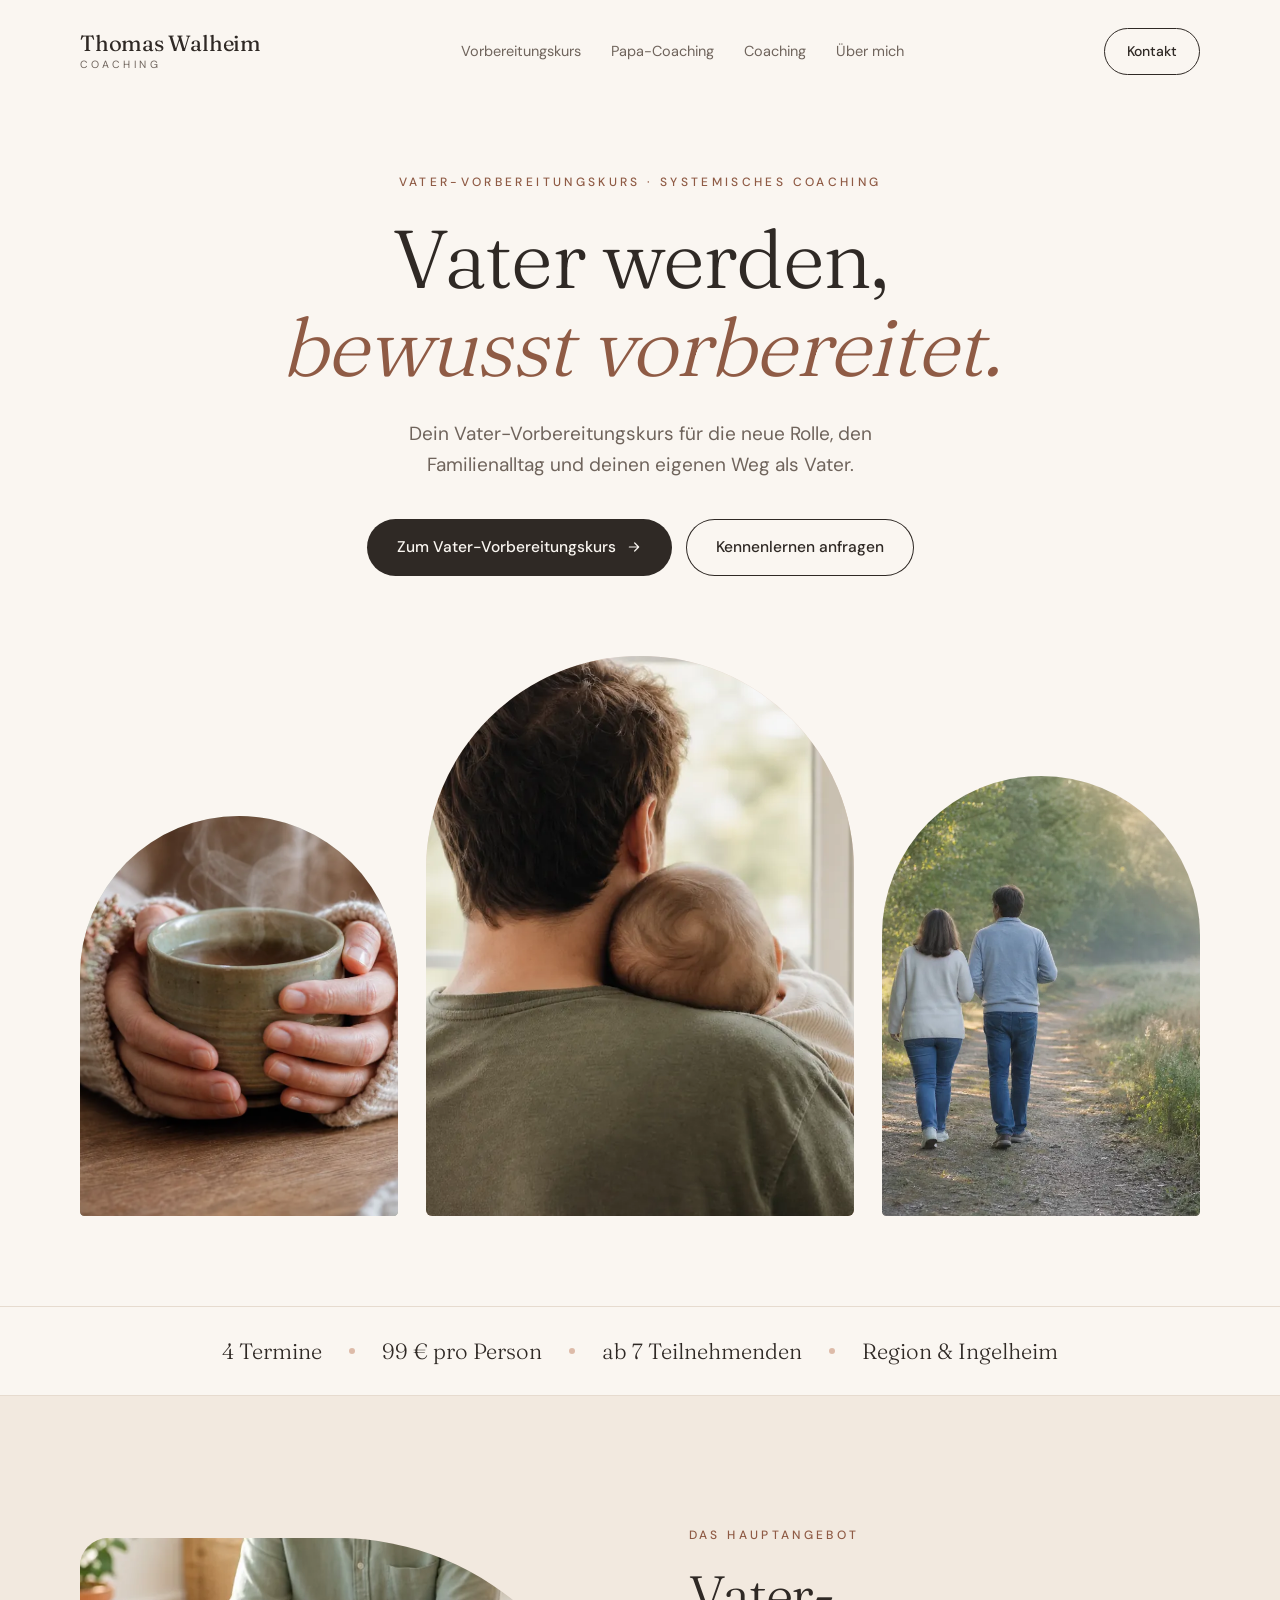
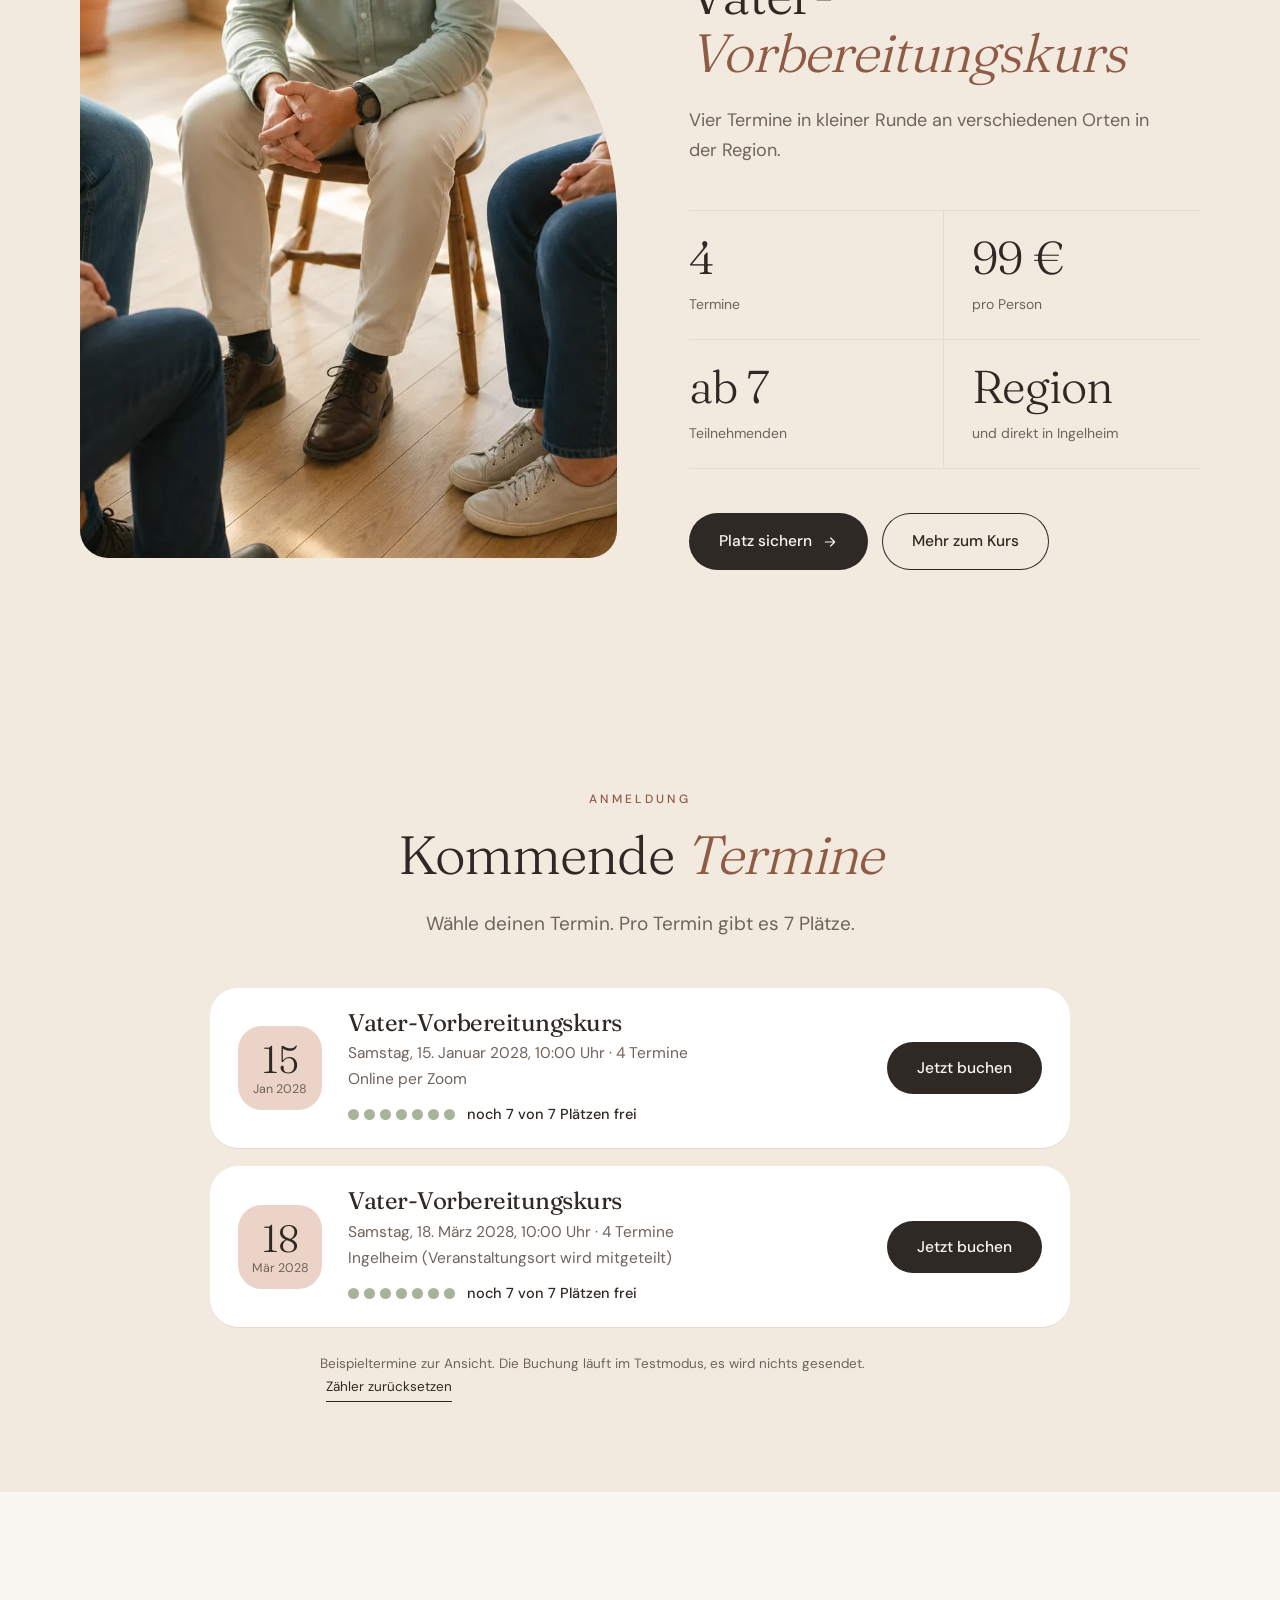
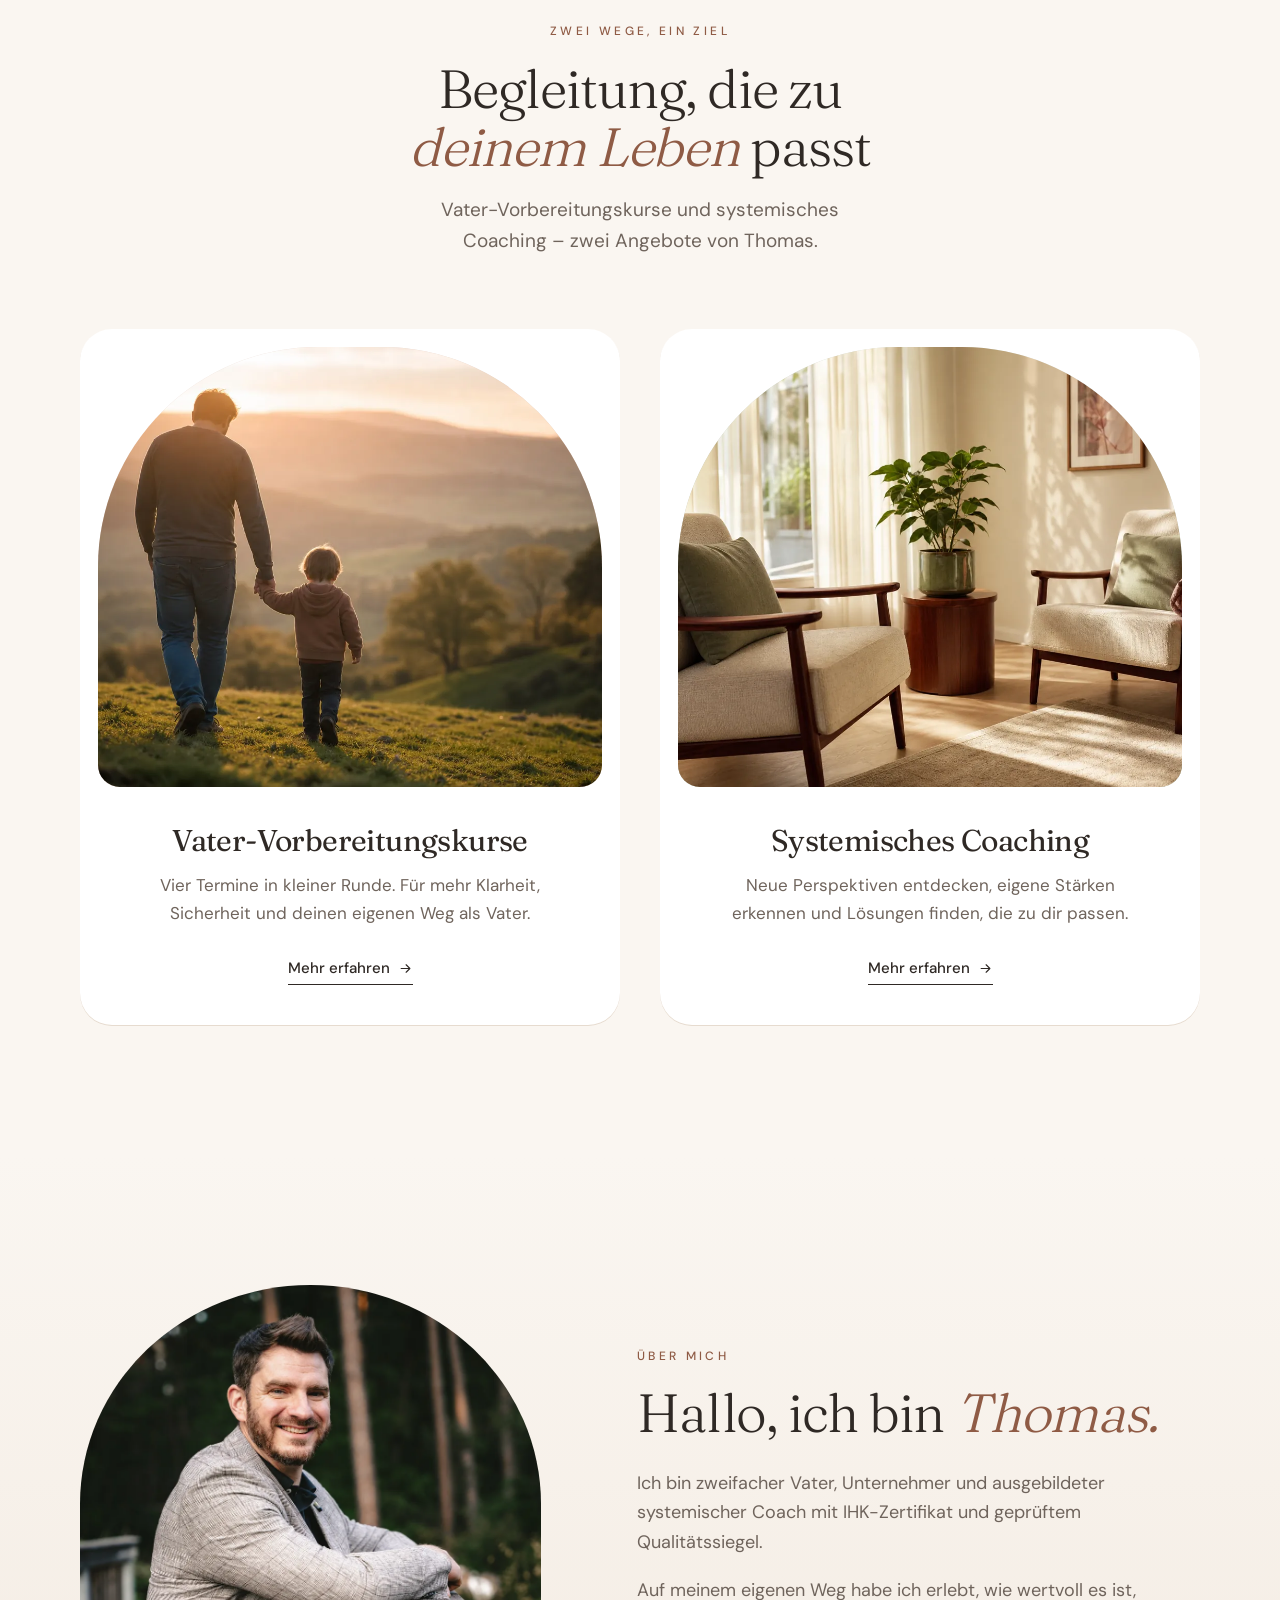
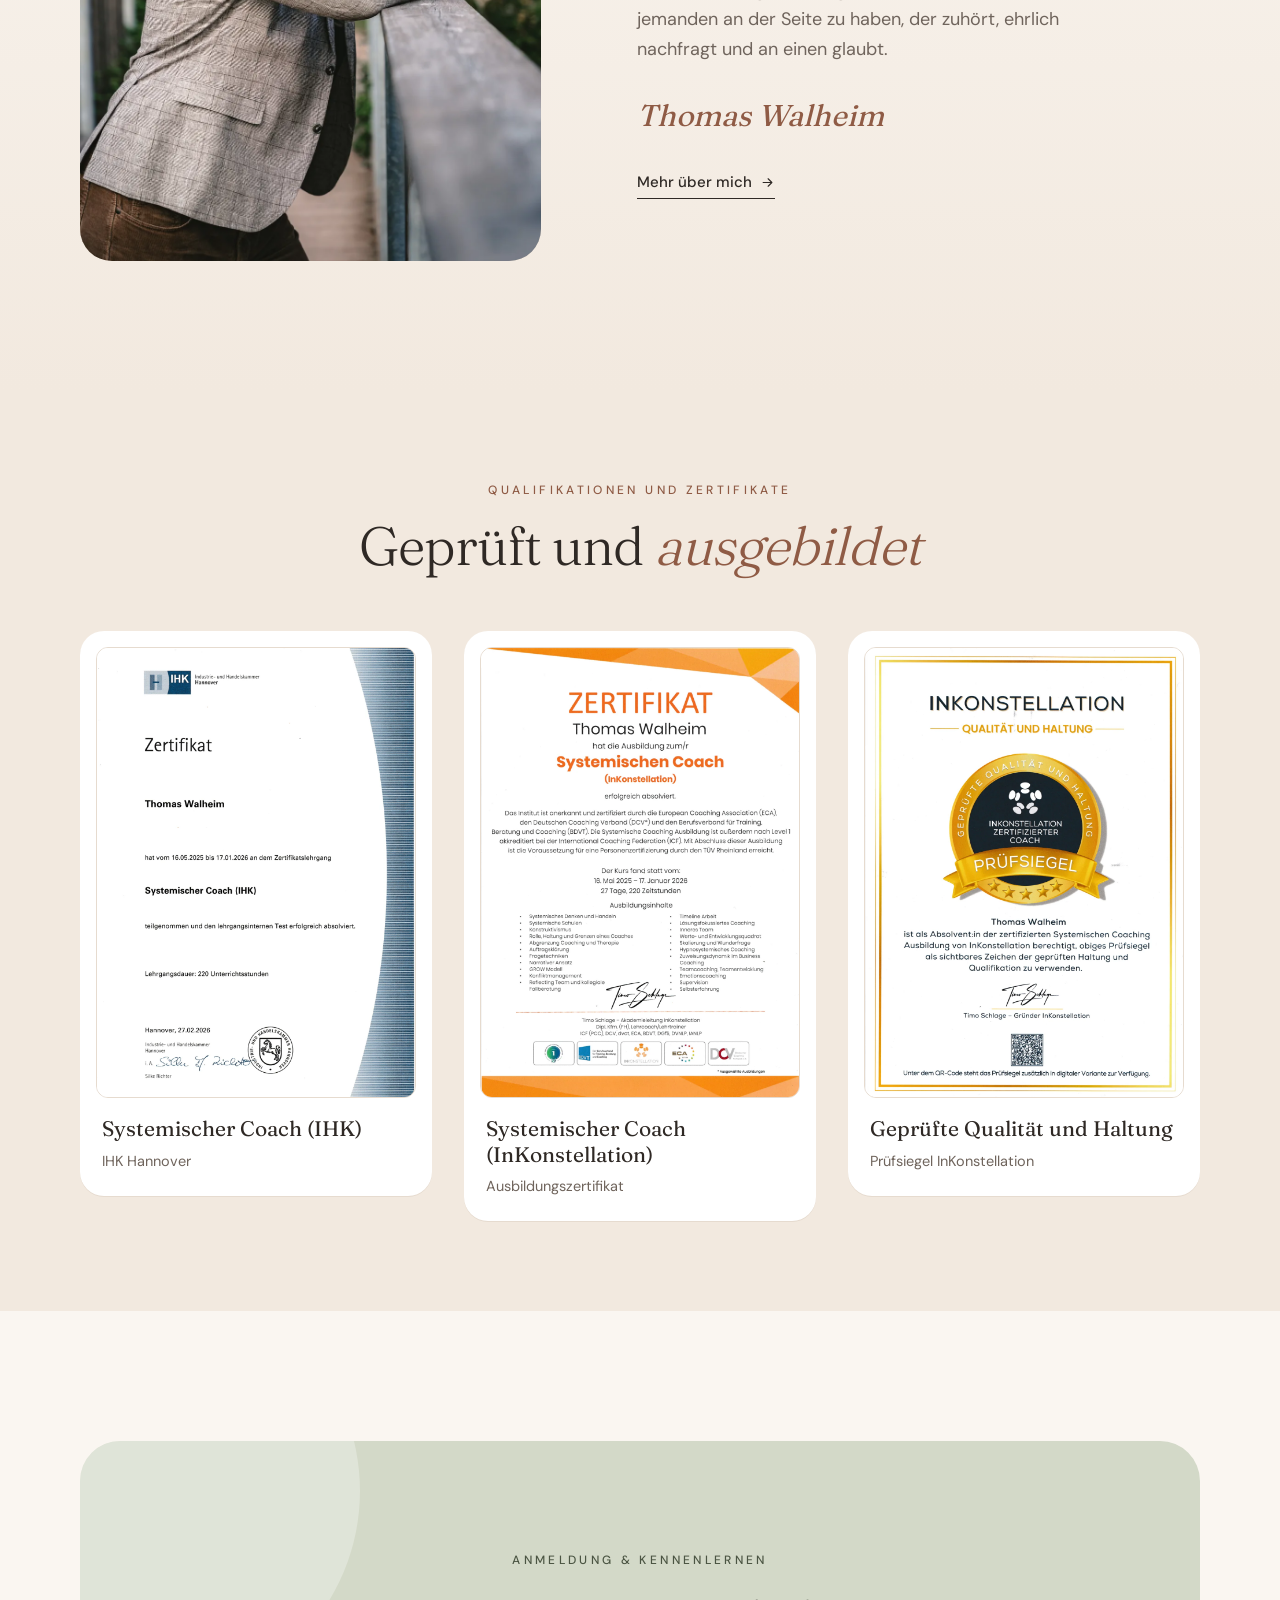
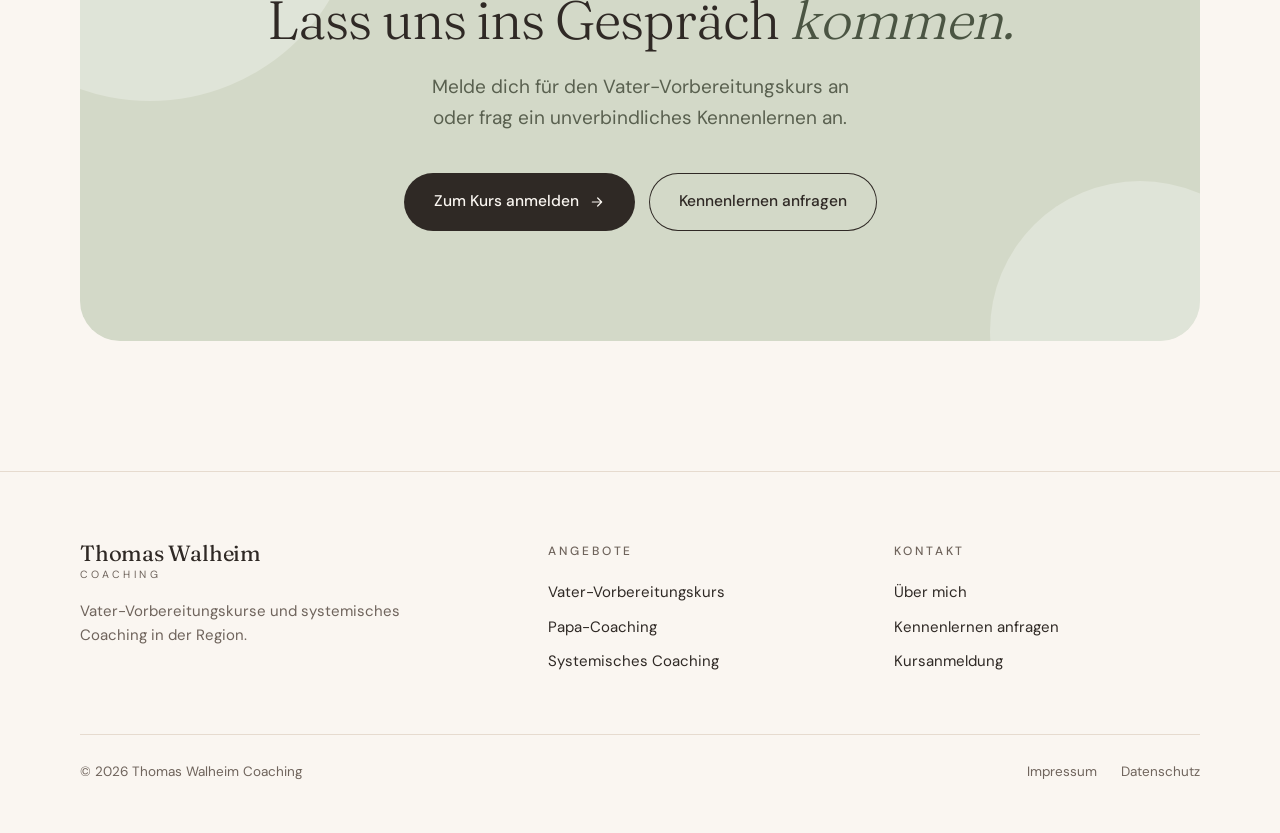
==== index.html @ 5d62e1c5 "Vorschau fuer Thomas" ====
<!DOCTYPE html>
<html lang="de"><head><meta charset="utf-8">
<meta name="viewport" content="width=device-width, initial-scale=1">
<meta name="robots" content="noindex, nofollow">
<title>Start – Thomas Walheim Coaching</title>
<link rel="icon" href="data:,">
<link rel="preload" href="fonts/fraunces-latin-wght-normal.woff2" as="font" type="font/woff2" crossorigin>
<link rel="stylesheet" href="css/style.css"></head><body>
<svg width="0" height="0" style="position:absolute" aria-hidden="true"><symbol id="kamera" viewBox="0 0 24 24" fill="none" stroke="currentColor" stroke-width="1.6" stroke-linecap="round" stroke-linejoin="round"><path d="M4 8h3l1.6-2.4h6.8L17 8h3v11H4z"/><circle cx="12" cy="13.2" r="3.4"/></symbol><symbol id="pfeil" viewBox="0 0 24 24" fill="none" stroke="currentColor" stroke-width="1.8" stroke-linecap="round" stroke-linejoin="round"><path d="M5 12h14M13 6l6 6-6 6"/></symbol></svg>
<header class="kopf"><div class="wrap"><a class="logo" href="index.html">Thomas Walheim<small>Coaching</small></a>
<nav class="nav" id="nav" aria-label="Hauptnavigation"><a href="vorbereitungskurs.html">Vorbereitungskurs</a><a href="papa-coaching.html">Papa-Coaching</a><a href="coaching.html">Coaching</a><a href="ueber-mich.html">Über mich</a></nav>
<a class="kopf-knopf" href="kontakt.html">Kontakt</a>
<button class="menue" type="button" aria-expanded="false" aria-controls="nav">Menü</button></div></header>
<main>
<section class="hero" style="padding-bottom:0"><div class="wrap"><p class="kicker">Vater-Vorbereitungskurs · Systemisches Coaching</p>
<h1>Vater werden, <em>bewusst vorbereitet.</em></h1>
<p class="lead">Dein Vater-Vorbereitungskurs für die neue Rolle, den Familienalltag und deinen eigenen Weg als Vater.</p>
<div class="knoepfe"><a class="knopf" href="vorbereitungskurs.html">Zum Vater-Vorbereitungskurs <svg aria-hidden="true"><use href="#pfeil"/></svg></a><a class="knopf hell" href="kontakt.html">Kennenlernen anfragen</a></div>
<div class="bogen-reihe"><div class="bild bogen salbei"><img src="img/thomas-tasse.webp" alt="Zwei Hände umfassen eine dampfende Tasse Tee, im Hintergrund eine kleine Vase mit Trockenblumen" width="1280" height="853" style="object-position:45% 50%" loading="lazy" decoding="async"></div><div class="bild bogen"><img src="img/thomas-vater-baby.webp" alt="Ein Vater von hinten am Fenster, ein Baby ruht an seiner Schulter" width="1280" height="853" style="object-position:50% 40%" loading="lazy" decoding="async"></div><div class="bild bogen leinen"><img src="img/thomas-spaziergang.webp" alt="Zwei Menschen von hinten auf einem Weg durch Wiesen im Morgennebel" width="1280" height="853" style="object-position:50% 50%" loading="lazy" decoding="async"></div></div></div>
<div class="leiste"><div class="wrap"><span>4 Termine</span><span>99 € pro Person</span><span>ab 7 Teilnehmenden</span><span>Region &amp; Ingelheim</span></div></div></section>
<section class="kurs"><div class="wrap kurs-karte"><div class="bild "><img src="img/thomas-stuhlkreis.webp" alt="Menschen im Stuhlkreis, angeschnitten, mit ruhig gefalteten Händen" width="1280" height="853" style="object-position:50% 50%" loading="lazy" decoding="async"></div>
<div class="kurs-text"><span class="kicker">Das Hauptangebot</span><h2>Vater-<em>Vorbereitungs&shy;kurs</em></h2>
<p>Vier Termine in kleiner Runde an verschiedenen Orten in der Region.</p><div class="fakten"><div><b>4</b><span>Termine</span></div><div><b>99 €</b><span>pro Person</span></div><div><b>ab 7</b><span>Teilnehmenden</span></div><div><b>Region</b><span>und direkt in Ingelheim</span></div></div>
<div class="knoepfe"><a class="knopf" href="vorbereitungskurs.html#anmeldung">Platz sichern <svg aria-hidden="true"><use href="#pfeil"/></svg></a><a class="knopf hell" href="vorbereitungskurs.html">Mehr zum Kurs</a></div></div></div></section>
<section class="eng termine" id="termine"><div class="wrap"><div class="schmal"><p class="kicker">Anmeldung</p><h2>Kommende <em>Termine</em></h2><p class="lead">Wähle deinen Termin. Pro Termin gibt es 7 Plätze.</p></div><div class="termin-liste"><article class="termin" data-id="vk-2028-01" data-gesamt="7" data-titel="Vater-Vorbereitungskurs" data-wann="Samstag, 15. Januar 2028, 10:00 Uhr" data-wo="Online per Zoom"><div class="termin-datum"><b>15</b><span>Jan 2028</span></div><div class="termin-info"><h3>Vater-Vorbereitungskurs</h3><p>Samstag, 15. Januar 2028, 10:00 Uhr · 4 Termine</p><p class="wo">Online per Zoom</p><p class="plaetze"><span class="punkte" aria-hidden="true"></span><b class="plaetze-text"></b></p></div><button class="knopf" type="button" data-buchen>Jetzt buchen</button></article><article class="termin" data-id="vk-2028-03" data-gesamt="7" data-titel="Vater-Vorbereitungskurs" data-wann="Samstag, 18. März 2028, 10:00 Uhr" data-wo="Ingelheim (Veranstaltungsort wird mitgeteilt)"><div class="termin-datum"><b>18</b><span>Mär 2028</span></div><div class="termin-info"><h3>Vater-Vorbereitungskurs</h3><p>Samstag, 18. März 2028, 10:00 Uhr · 4 Termine</p><p class="wo">Ingelheim (Veranstaltungsort wird mitgeteilt)</p><p class="plaetze"><span class="punkte" aria-hidden="true"></span><b class="plaetze-text"></b></p></div><button class="knopf" type="button" data-buchen>Jetzt buchen</button></article></div><p class="termin-note">Beispieltermine zur Ansicht. Die Buchung läuft im Testmodus, es wird nichts gesendet. <button class="textlink" type="button" id="test-reset">Zähler zurücksetzen</button></p></div><dialog id="buchen-dialog" aria-labelledby="dlg-titel">
<button class="dlg-zu" type="button" data-zu aria-label="Fenster schließen">&times;</button>
<div class="dlg-schritt" data-schritt="form">
<p class="kicker" id="dlg-kicker">Anmeldung</p><h2 id="dlg-titel" tabindex="-1">Verbindlich anmelden</h2>
<p class="dlg-sub" id="dlg-sub"></p>
<form id="buchen-form">
<label>Name<input name="name" autocomplete="name" required></label>
<label>E-Mail<input name="email" type="email" autocomplete="email" required></label>
<label>Telefon<input name="tel" type="tel" autocomplete="tel" required></label>
<label>Straße und Hausnummer<input name="strasse" autocomplete="street-address" required></label>
<label>PLZ und Ort<input name="ort" autocomplete="address-level2" required></label>
<label>Voraussichtlicher Geburtstermin (optional)<input name="geburtstermin" type="date"></label>
<label class="check"><input type="checkbox" name="einwilligung" required> <span>Ich habe die <a href="datenschutz.html" target="_blank" rel="noopener">Datenschutzerklärung</a> gelesen und willige in die Verarbeitung meiner Angaben zur Abwicklung meiner Anmeldung ein.</span></label>
<p class="dlg-hinweis" id="dlg-hinweis">Der Platz wird erst verbindlich, wenn du den Link in der Bestätigungs-Mail anklickst.</p>
<button class="knopf" type="submit" id="dlg-senden">Verbindlich anmelden</button>
</form></div>
<div class="dlg-schritt" data-schritt="mail" hidden><p class="kicker">Fast geschafft</p><h2 tabindex="-1">Bitte E-Mail bestätigen</h2>
<p>Du bekommst sofort eine E-Mail mit der Bestätigung deiner Anmeldung, den Bezahldaten (Überweisung) und einem Bestätigungslink. Mit dem Klick auf den Link wird dein Platz verbindlich.</p>
<p class="dlg-test"><b>Testmodus:</b> Es wurde nichts gesendet und nichts gespeichert.</p>
<button class="knopf hell" type="button" id="dlg-link">Bestätigungslink anklicken (Test)</button></div>
<div class="dlg-schritt" data-schritt="fertig" hidden><p class="kicker">Geschafft</p><h2 tabindex="-1">Dein Platz ist verbindlich</h2>
<p>Danke für deine Anmeldung. Du bekommst jetzt eine zweite E-Mail mit dem Zoom-Link bzw. den Angaben zum Veranstaltungsort.</p>
<p class="dlg-test"><b>Testmodus:</b> Es wurde keine E-Mail gesendet.</p>
<button class="knopf" type="button" data-zu>Schließen</button></div>
<div class="dlg-schritt" data-schritt="warte" hidden><p class="kicker">Warteliste</p><h2 tabindex="-1">Du stehst auf der Warteliste</h2>
<p>Dieser Termin ist ausgebucht. Wir melden uns, sobald ein Platz frei wird.</p>
<p class="dlg-test"><b>Testmodus:</b> Es wurde nichts gesendet und nichts gespeichert.</p>
<button class="knopf" type="button" data-zu>Schließen</button></div>
</dialog></section>
<section><div class="wrap"><div class="schmal themen-kopf"><p class="kicker">Zwei Wege, ein Ziel</p><h2>Begleitung, die zu <em>deinem Leben</em> passt</h2>
<p class="lead">Vater-Vorbereitungskurse und systemisches Coaching – zwei Angebote von Thomas.</p></div>
<div class="themen"><article class="thema"><div class="bild "><img src="img/thomas-vater-kind.webp" alt="Ein Vater geht mit seinem kleinen Kind an der Hand über eine Wiese im Abendlicht" width="1280" height="853" style="object-position:62% 50%" loading="lazy" decoding="async"></div><h3>Vater-Vorbereitungskurse</h3><p>Vier Termine in kleiner Runde. Für mehr Klarheit, Sicherheit und deinen eigenen Weg als Vater.</p>
<a class="textlink" href="vorbereitungskurs.html">Mehr erfahren <svg aria-hidden="true"><use href="#pfeil"/></svg></a></article>
<article class="thema"><div class="bild salbei"><img src="img/thomas-sessel.webp" alt="Zwei helle Sessel mit Pflanze in einem sonnigen Raum" width="1280" height="853" style="object-position:40% 50%" loading="lazy" decoding="async"></div><h3>Systemisches Coaching</h3><p>Neue Perspektiven entdecken, eigene Stärken erkennen und Lösungen finden, die zu dir passen.</p>
<a class="textlink" href="coaching.html">Mehr erfahren <svg aria-hidden="true"><use href="#pfeil"/></svg></a></article></div></div></section>
<section class="ich"><div class="wrap ich-raster"><div class="bild leinen"><img src="img/thomas-portrait.webp" alt="Thomas Walheim lehnt lächelnd an einem Geländer im Wald" width="1000" height="1500" style="object-position:45% 18%" loading="lazy" decoding="async"></div>
<div class="ich-text"><p class="kicker">Über mich</p><h2>Hallo, ich bin <em>Thomas.</em></h2>
<p>Ich bin zweifacher Vater, Unternehmer und ausgebildeter systemischer Coach mit IHK-Zertifikat und geprüftem Qualitätssiegel.</p><p>Auf meinem eigenen Weg habe ich erlebt, wie wertvoll es ist, jemanden an der Seite zu haben, der zuhört, ehrlich nachfragt und an einen glaubt.</p>
<p class="unterschrift">Thomas Walheim</p><div class="knoepfe ich-link"><a class="textlink" href="ueber-mich.html">Mehr über mich <svg aria-hidden="true"><use href="#pfeil"/></svg></a></div></div></div></section>
<section class="eng zerts"><div class="wrap"><div class="schmal"><p class="kicker">Qualifikationen und Zertifikate</p><h2>Geprüft und <em>ausgebildet</em></h2></div><div class="zert-raster"><figure><a href="img/zertifikat-ihk.webp"><img src="img/zertifikat-ihk.webp" alt="Zertifikat der IHK Hannover: Systemischer Coach (IHK), Thomas Walheim" width="1100" height="1556" loading="lazy" decoding="async"></a><figcaption><b>Systemischer Coach (IHK)</b><span>IHK Hannover</span></figcaption></figure><figure><a href="img/zertifikat-inkonstellation.webp"><img src="img/zertifikat-inkonstellation.webp" alt="Ausbildungszertifikat InKonstellation: Systemischer Coach, Thomas Walheim" width="1100" height="1556" loading="lazy" decoding="async"></a><figcaption><b>Systemischer Coach (InKonstellation)</b><span>Ausbildungszertifikat</span></figcaption></figure><figure><a href="img/pruefsiegel-inkonstellation.webp"><img src="img/pruefsiegel-inkonstellation.webp" alt="Prüfsiegel InKonstellation: Geprüfte Qualität und Haltung, Thomas Walheim" width="1100" height="1556" loading="lazy" decoding="async"></a><figcaption><b>Geprüfte Qualität und Haltung</b><span>Prüfsiegel InKonstellation</span></figcaption></figure></div></div></section>
<section class="cta"><div class="wrap"><div class="cta-box"><p class="kicker">Anmeldung &amp; Kennenlernen</p><h2>Lass uns ins Gespräch <em>kommen.</em></h2><p class="lead">Melde dich für den Vater-Vorbereitungskurs an oder frag ein unverbindliches Kennenlernen an.</p><div class="knoepfe"><a class="knopf" href="vorbereitungskurs.html#anmeldung">Zum Kurs anmelden <svg aria-hidden="true"><use href="#pfeil"/></svg></a><a class="knopf hell" href="kontakt.html">Kennenlernen anfragen</a></div></div></div></section></main>
<footer class="fuss"><div class="wrap"><div class="fuss-raster">
<div><p class="logo">Thomas Walheim<small>Coaching</small></p><p>Vater-Vorbereitungskurse und systemisches Coaching in der Region.</p></div>
<div><h4>Angebote</h4><ul><li><a href="vorbereitungskurs.html">Vater-Vorbereitungskurs</a></li><li><a href="papa-coaching.html">Papa-Coaching</a></li><li><a href="coaching.html">Systemisches Coaching</a></li></ul></div>
<div><h4>Kontakt</h4><ul><li><a href="ueber-mich.html">Über mich</a></li><li><a href="kontakt.html">Kennenlernen anfragen</a></li><li><a href="vorbereitungskurs.html#anmeldung">Kursanmeldung</a></li></ul></div></div>
<div class="fuss-unten"><span>© 2026 Thomas Walheim Coaching</span><nav><a href="impressum.html">Impressum</a><a href="datenschutz.html">Datenschutz</a></nav></div></div></footer>
<script src="js/main.js"></script><script src="js/termine.js"></script></body></html>
---- css/style.css ----
@font-face{font-family:"Fraunces";src:url("../fonts/fraunces-latin-wght-normal.woff2") format("woff2");font-weight:100 900;font-style:normal;font-display:swap}
@font-face{font-family:"DM Sans";src:url("../fonts/dm-sans-latin-wght-normal.woff2") format("woff2");font-weight:100 1000;font-style:normal;font-display:swap}
/* Morgenlicht: warm, redaktionell, zentriert, Bogenformen */
:root{--creme:#FAF6F1;--leinen:#F2E9DF;--rosenholz:#EBD3C7;--rosenholz-tief:#DDBBA9;--salbei:#D3D9C8;--salbei-tief:#A9B39C;--ton:#8F5B45;--tinte:#2F2925;--grau:#6F645C;--linie:#E6DBCF;--serif:"Fraunces",Georgia,serif;--sans:"DM Sans",system-ui,sans-serif}
*{box-sizing:border-box;margin:0;padding:0}
h1,h2,h3,.lead{text-wrap:balance}
html{scroll-behavior:smooth}
body{background:var(--creme);color:var(--tinte);font-family:var(--sans);font-size:17px;line-height:1.65;-webkit-font-smoothing:antialiased}
a{color:inherit;text-decoration:none}
.wrap{max-width:1200px;margin:0 auto;padding:0 40px}
.schmal{max-width:760px;margin:0 auto;text-align:center}
.kopf{padding:28px 0;position:relative;z-index:5}
.kopf .wrap{display:flex;align-items:center;justify-content:space-between;gap:24px}
.logo{font-family:var(--serif);font-size:22px;font-weight:400;letter-spacing:-.01em;line-height:1}
.logo small{display:block;font-family:var(--sans);font-size:10.5px;letter-spacing:.32em;text-transform:uppercase;color:var(--grau);margin-top:6px}
.nav{display:flex;gap:30px;font-size:14.5px;color:var(--grau)}
.nav a:hover,.nav a[aria-current]{color:var(--tinte)}
.nav a[aria-current]{border-bottom:1px solid var(--ton);padding-bottom:2px}
.kopf-knopf{font-size:14px;font-weight:500;padding:11px 22px;border:1px solid var(--tinte);border-radius:999px}
.menue{display:none;font:500 14px var(--sans);background:none;border:1px solid var(--linie);border-radius:999px;padding:9px 18px;color:var(--tinte);cursor:pointer}
.kicker{font-size:12px;letter-spacing:.28em;text-transform:uppercase;color:var(--ton);font-weight:500}
h1,h2,h3{font-family:var(--serif);font-weight:300;letter-spacing:-.02em;line-height:1.08}
h1{font-size:clamp(44px,6.4vw,88px)}
h2{font-size:clamp(34px,4.2vw,56px)}
h3{font-size:30px;font-weight:400}
h1 em,h2 em{font-style:italic;color:var(--ton)}
.lead{font-size:19px;color:var(--grau);max-width:560px;margin:0 auto}
.knoepfe{display:flex;gap:14px;justify-content:center;flex-wrap:wrap}
.knopf{display:inline-flex;align-items:center;gap:10px;font-weight:500;font-size:15.5px;padding:16px 30px;border-radius:999px;background:var(--tinte);color:var(--creme);transition:transform .2s;border:0;font-family:var(--sans);cursor:pointer}
.knopf:hover{transform:translateY(-2px)}
.knopf.hell{background:transparent;color:var(--tinte);box-shadow:inset 0 0 0 1px var(--tinte)}
.knopf svg{width:16px;height:16px}
a:focus-visible,input:focus-visible,select:focus-visible,button:focus-visible{outline:3px solid #2b2480;outline-offset:3px}
.bild{position:relative;overflow:hidden;background:radial-gradient(120% 90% at 30% 20%,rgba(255,255,255,.55),transparent 60%),linear-gradient(160deg,var(--rosenholz),var(--rosenholz-tief))}
.bild::after{content:"";position:absolute;inset:0;opacity:.18;mix-blend-mode:multiply;background-image:url("data:image/svg+xml,%3Csvg xmlns='http://www.w3.org/2000/svg' width='160' height='160'%3E%3Cfilter id='n'%3E%3CfeTurbulence type='fractalNoise' baseFrequency='.9' numOctaves='2'/%3E%3C/filter%3E%3Crect width='100%25' height='100%25' filter='url(%23n)' opacity='.6'/%3E%3C/svg%3E")}
.bild.salbei{background:radial-gradient(120% 90% at 70% 15%,rgba(255,255,255,.55),transparent 60%),linear-gradient(170deg,var(--salbei),var(--salbei-tief))}
.bild.leinen{background:radial-gradient(120% 90% at 50% 10%,rgba(255,255,255,.7),transparent 60%),linear-gradient(170deg,var(--leinen),#E2D3C2)}
.bild img{position:absolute;inset:0;width:100%;height:100%;object-fit:cover;z-index:1}
.bildidee{position:absolute;left:18px;bottom:18px;right:18px;z-index:2;display:flex;gap:10px;align-items:flex-start;font-size:12.5px;line-height:1.4;color:var(--tinte);background:rgba(250,246,241,.82);backdrop-filter:blur(6px);padding:10px 14px;border-radius:14px;max-width:300px;text-align:left}
.bildidee svg{flex:0 0 15px;width:15px;height:15px;margin-top:1px;opacity:.6}
.bildidee b{display:block;font-weight:600;font-size:10.5px;letter-spacing:.18em;text-transform:uppercase;color:var(--ton);margin-bottom:2px}
.hero{padding:70px 0 0;text-align:center}
.hero h1{margin:22px auto 26px;max-width:900px}
.hero .lead{margin-bottom:38px}
.hero.klein{padding:50px 0 20px}.hero.klein h1{font-size:clamp(40px,5.4vw,72px)}
.bogen-reihe{display:grid;grid-template-columns:1fr 1.35fr 1fr;gap:28px;align-items:end;margin-top:80px}
.bogen{border-radius:999px 999px 28px 28px}
.bogen-reihe .bild:nth-child(1){height:400px}.bogen-reihe .bild:nth-child(2){height:560px}.bogen-reihe .bild:nth-child(3){height:440px}
.bogen-einzel{width:min(380px,100%);height:460px;margin:60px auto 0}
.leiste{border-top:1px solid var(--linie);border-bottom:1px solid var(--linie);margin-top:90px}
.leiste .wrap{display:flex;justify-content:center;padding-top:26px;padding-bottom:26px;flex-wrap:wrap;font-family:var(--serif);font-size:22px;font-weight:300}
.leiste span{position:relative;padding:0 30px}
.leiste span+span::before{content:"";position:absolute;left:-3px;top:50%;width:6px;height:6px;margin-top:-3px;border-radius:50%;background:var(--rosenholz-tief)}
section{padding:130px 0}
section.eng{padding:90px 0}
.kurs{background:var(--leinen)}
.kurs-karte{display:grid;grid-template-columns:1.05fr 1fr;gap:72px;align-items:center}
.kurs-karte .bild{height:620px;border-radius:28px 280px 28px 28px}
.kurs-text{text-align:left}
.kurs-text .kicker{display:block;margin-bottom:20px}
.kurs-text h2{margin-bottom:24px}
.kurs-text p{color:var(--grau);font-size:18px;max-width:470px}
.fakten{display:grid;grid-template-columns:1fr 1fr;margin:44px 0;border-top:1px solid var(--linie)}
.fakten div{padding:24px 0 22px;border-bottom:1px solid var(--linie)}
.fakten div:nth-child(odd){padding-right:24px;border-right:1px solid var(--linie)}
.fakten div:nth-child(even){padding-left:28px}
.fakten b{display:block;font-family:var(--serif);font-weight:300;font-size:46px;line-height:1;letter-spacing:-.02em;margin-bottom:8px}
.fakten span{font-size:14px;color:var(--grau)}
.kurs-text .knoepfe{justify-content:flex-start}
.themen-kopf{margin-bottom:72px}
.themen-kopf h2{margin:18px auto;max-width:640px}
.themen{display:grid;grid-template-columns:1fr 1fr;gap:40px}
.thema{background:#fff;border-radius:32px;padding:18px 18px 40px;box-shadow:0 1px 0 var(--linie);text-align:center}
.thema .bild{height:440px;border-radius:220px 220px 22px 22px;margin-bottom:38px}
.thema h3{margin-bottom:14px}
.thema p{color:var(--grau);max-width:400px;margin:0 auto 26px}
.textlink{display:inline-flex;gap:8px;align-items:center;font-weight:500;font-size:15px;border-bottom:1px solid var(--tinte);padding-bottom:3px}
.textlink svg{width:15px;height:15px}
.ich{background:linear-gradient(180deg,var(--creme),var(--leinen))}
.ich-raster{display:grid;grid-template-columns:.9fr 1.1fr;gap:96px;align-items:center}
.ich .bild{aspect-ratio:4/5;border-radius:50% 50% 32px 32px / 38% 38% 32px 32px}
.ich-text{text-align:left}
.ich-text h2{margin:18px 0 26px}
.ich-text p{color:var(--grau);font-size:18px;max-width:500px;margin-bottom:18px}
.ich-text p.kicker{color:var(--ton);font-size:12px;margin:0}
.ich-text .unterschrift{font-family:var(--serif);font-style:italic;font-size:30px;color:var(--ton);margin:26px 0 30px}
.ich-link{justify-content:flex-start}
.drei{display:grid;grid-template-columns:repeat(3,1fr);gap:24px;margin-top:56px}
.drei article{background:#fff;border-radius:28px;padding:36px 26px;text-align:center}
.drei article:nth-child(2){background:var(--rosenholz)}.drei article:nth-child(3){background:var(--salbei)}
.drei h3{font-size:26px;margin-bottom:10px}.drei p{color:var(--grau);font-size:16px}
.schritte{list-style:none;display:grid;grid-template-columns:repeat(3,1fr);gap:36px;margin-top:56px}
.schritte li{text-align:center}
.schritte span{width:64px;height:64px;border-radius:50%;background:var(--salbei);display:flex;align-items:center;justify-content:center;font-family:var(--serif);font-size:28px;font-weight:300;margin:0 auto 16px}
.schritte p{color:var(--grau);font-size:16px}
.zitat{background:var(--rosenholz)}
blockquote{font-family:var(--serif);font-style:italic;font-weight:300;font-size:clamp(28px,4vw,48px);line-height:1.2;letter-spacing:-.02em;max-width:820px;margin:0 auto}
.zitat .kicker{margin-top:26px;display:block}
.cta{text-align:center;padding:130px 0}
.cta-box{background:var(--salbei);border-radius:40px;padding:110px 40px;position:relative;overflow:hidden}
.cta-box::before,.cta-box::after{content:"";position:absolute;border-radius:50%;background:rgba(255,255,255,.28)}
.cta-box::before{width:420px;height:420px;left:-140px;top:-160px}
.cta-box::after{width:300px;height:300px;right:-90px;bottom:-140px}
.cta-box>*{position:relative;z-index:1}
.cta h2{margin:20px auto 22px;max-width:900px}
.cta .lead{margin-bottom:40px;color:#59604F}
.cta .kicker,.cta h2 em{color:#4B5543}
.hinweis{background:rgba(255,255,255,.6);padding:14px 20px;border-radius:18px;font-size:15px;max-width:560px;margin:0 auto 10px}
form{text-align:left;max-width:480px;margin:34px auto 0}
form label{display:block;margin:16px 0;font-weight:500;font-size:15px}
input:not([type=checkbox]),select{display:block;width:100%;padding:14px 20px;border:1px solid var(--salbei-tief);border-radius:999px;font:inherit;margin-top:6px;background:#fff;color:var(--tinte)}
label.check{font-weight:400;display:flex;gap:10px;align-items:flex-start}
form .knopf{display:flex;margin:26px auto 0}
#meldung{font-weight:600;text-align:center;margin-top:14px;color:#3d4536}
.text-seite{max-width:680px;margin:0 auto;text-align:center;color:var(--grau);font-size:18px}
.fuss{padding:70px 0 50px;border-top:1px solid var(--linie)}
.fuss-raster{display:grid;grid-template-columns:1.4fr 1fr 1fr;gap:40px}
.fuss>.wrap>.fuss-raster>div{text-align:left}
.fuss h4{font-size:12px;letter-spacing:.24em;text-transform:uppercase;font-weight:500;color:var(--grau);margin-bottom:18px}
.fuss ul{list-style:none;display:grid;gap:10px;font-size:15px}
.fuss p{color:var(--grau);font-size:15px;max-width:320px;margin-top:18px}
.fuss p.logo{color:var(--tinte);font-size:22px;margin-top:0}
.fuss-unten{display:flex;justify-content:space-between;margin-top:60px;padding-top:26px;border-top:1px solid var(--linie);font-size:13.5px;color:var(--grau)}
.fuss-unten nav{display:flex;gap:24px}
@media(max-width:900px){
.wrap{padding:0 22px}
.kopf{padding:20px 0}.kopf .wrap{flex-wrap:wrap}
.nav,.kopf-knopf{display:none}.menue{display:block}
.nav.offen{display:flex;flex-direction:column;gap:0;width:100%;order:3;background:#fff;border-radius:24px;padding:10px 22px;text-align:center}
.nav.offen a{padding:12px 0;border-bottom:1px solid var(--linie)}.nav.offen a:last-child{border:0}
section{padding:84px 0}section.eng{padding:60px 0}
.hero{padding-top:44px}.lead{font-size:17.5px}
.bogen-reihe{grid-template-columns:1fr;gap:14px;margin-top:54px}
.bogen-reihe .bild:nth-child(1),.bogen-reihe .bild:nth-child(3){display:none}
.bogen-reihe .bild:nth-child(2){height:400px}
.bogen-einzel{height:360px}
.leiste{margin-top:56px}
.leiste .wrap{display:grid;grid-template-columns:1fr 1fr;font-size:16.5px;row-gap:10px;text-align:center}
.leiste span{padding:0 6px}.leiste span+span::before{display:none}
.kurs-karte,.ich-raster{grid-template-columns:1fr;gap:44px}
.kurs-karte .bild{height:380px;border-radius:24px 160px 24px 24px}
.fakten b{font-size:36px}
.themen,.drei,.schritte{grid-template-columns:1fr;gap:26px}
.thema .bild{height:320px}.themen-kopf{margin-bottom:46px}
.ich-raster,.ich-text,.kurs-text{text-align:center}
.ich-text p,.kurs-text p{margin-left:auto;margin-right:auto}
.kurs-text .knoepfe,.ich-link{justify-content:center}
.kicker{font-size:11px;letter-spacing:.2em}
.ich .bild{max-width:340px;margin:0 auto;width:100%}
.cta{padding:40px 0 84px}.cta-box{padding:72px 24px;border-radius:30px}
.fuss-raster{grid-template-columns:1fr 1fr}.fuss-raster>div:first-child{grid-column:1/-1}
.fuss-unten{flex-direction:column;gap:14px}
.knopf{padding:15px 26px}}
@media(prefers-reduced-motion:reduce){html{scroll-behavior:auto}.knopf{transition:none}}
.ich-seite p{margin-bottom:1.1em}
.zerts{background:var(--leinen)}
.zert-raster{display:grid;grid-template-columns:repeat(3,1fr);gap:32px;margin-top:56px;align-items:start}
.zert-raster figure{background:#fff;border-radius:24px;padding:16px;box-shadow:0 1px 0 var(--linie)}
.zert-raster img{display:block;width:100%;height:auto;border-radius:12px;border:1px solid var(--linie)}
.zert-raster figcaption{padding:18px 6px 6px}
.zert-raster figcaption b{display:block;font-family:var(--serif);font-weight:400;font-size:21px;line-height:1.2;margin-bottom:4px}
.zert-raster figcaption span{font-size:14.5px;color:var(--grau)}
@media(max-width:900px){.zert-raster{grid-template-columns:1fr;max-width:420px;margin-left:auto;margin-right:auto}}
.ich .bild.weg{aspect-ratio:2/3;width:100%;max-width:420px;margin:0 auto}
.ich-text.ich-seite p{max-width:520px}
.bogen-einzel img,.ich .bild img{object-fit:cover}
.eng h2{margin:16px 0 24px}
.eng .schmal>.lead+.lead{margin-top:18px}
/* Termine und Buchen-Dialog */
.termine{background:var(--leinen)}
.termin-liste{display:grid;gap:18px;max-width:860px;margin:48px auto 0}
.termin{display:grid;grid-template-columns:auto 1fr auto;gap:26px;align-items:center;background:#fff;border-radius:28px;padding:22px 28px;text-align:left;box-shadow:0 1px 0 var(--linie)}
.termin-datum{width:84px;height:84px;border-radius:24px;background:var(--rosenholz);display:flex;flex-direction:column;align-items:center;justify-content:center;line-height:1}
.termin-datum b{font-family:var(--serif);font-weight:300;font-size:38px}
.termin-datum span{font-size:12.5px;color:var(--grau);margin-top:4px}
.termin-info h3{font-size:24px;margin-bottom:6px}
.termin-info p{color:var(--grau);font-size:15.5px;margin:0}
.termin-info .wo{margin-bottom:10px}
.plaetze{display:flex;align-items:center;gap:12px;flex-wrap:wrap}
.plaetze b{font-weight:500;color:var(--tinte);font-size:14.5px}
.punkte{display:inline-flex;gap:5px}
.punkte i{width:11px;height:11px;border-radius:50%;background:var(--salbei-tief)}
.punkte i.belegt{background:transparent;box-shadow:inset 0 0 0 1.5px var(--linie)}
.termin.ausgebucht .plaetze b{color:var(--ton)}
.termin.ausgebucht .knopf{background:transparent;color:var(--tinte);box-shadow:inset 0 0 0 1px var(--tinte)}
.termin-note{max-width:640px;margin:26px auto 0;font-size:13.5px;color:var(--grau)}
.termin-note .textlink{background:none;border-top:0;border-left:0;border-right:0;font:inherit;cursor:pointer;color:var(--tinte);margin-left:6px;font-size:13.5px}
dialog#buchen-dialog{border:0;border-radius:32px;padding:44px 40px 40px;width:min(580px,calc(100% - 32px));max-height:calc(100vh - 32px);overflow:auto;background:var(--creme);color:var(--tinte);text-align:left;margin:auto;box-shadow:0 30px 80px rgba(47,41,37,.28)}
dialog#buchen-dialog::backdrop{background:rgba(47,41,37,.5);backdrop-filter:blur(3px)}
.dlg-zu{position:absolute;top:14px;right:16px;width:42px;height:42px;border-radius:50%;border:1px solid var(--linie);background:#fff;font-size:24px;line-height:1;cursor:pointer;color:var(--tinte)}
.dlg-schritt h2{font-size:clamp(28px,5vw,38px);margin:10px 0 12px}
.dlg-schritt h2:focus{outline:none}
.dlg-sub{color:var(--grau);font-size:15.5px;margin-bottom:6px}
#buchen-form label{display:block;margin:14px 0;font-weight:500;font-size:14.5px}
#buchen-form input:not([type=checkbox]){display:block;width:100%;padding:13px 18px;border:1px solid var(--salbei-tief);border-radius:999px;font:inherit;margin-top:6px;background:#fff;color:var(--tinte)}
#buchen-form label.check{display:flex;gap:12px;align-items:flex-start;font-weight:400;font-size:14.5px}
#buchen-form label.check input{margin-top:5px;flex:none}
#buchen-form label.check a{text-decoration:underline}
.dlg-hinweis{background:var(--salbei);border-radius:18px;padding:12px 18px;font-size:14.5px;margin:18px 0 6px}
#buchen-form .knopf{display:flex;margin:22px 0 0;width:100%;justify-content:center}
.dlg-test{background:var(--butter);border-radius:16px;padding:10px 16px;font-size:14px;margin:18px 0}
.dlg-schritt p{color:var(--grau)}
.dlg-schritt .knopf{margin:6px 0 0}
@media(max-width:700px){.termin{grid-template-columns:1fr;text-align:center;justify-items:center;padding:24px 20px}.plaetze{justify-content:center}dialog#buchen-dialog{padding:40px 22px 28px;border-radius:26px}}
@media(min-width:701px){dialog#buchen-dialog{width:min(700px,calc(100% - 32px))}
#buchen-form{display:grid;grid-template-columns:1fr 1fr;column-gap:18px}
#buchen-form label.check,#buchen-form .dlg-hinweis,#buchen-form .knopf{grid-column:1/-1}}
#buchen-form{max-width:none;margin:18px 0 0}
/* FAQ */
.faq-liste{max-width:760px;margin:44px auto 0;display:grid;gap:12px;text-align:left}
.faq-punkt{background:#fff;border-radius:24px;box-shadow:0 1px 0 var(--linie)}
.faq-punkt summary{list-style:none;cursor:pointer;padding:20px 64px 20px 26px;font-family:var(--serif);font-size:20px;line-height:1.3;position:relative}
.faq-punkt summary::-webkit-details-marker{display:none}
.faq-punkt summary::after{content:"+";position:absolute;right:22px;top:50%;transform:translateY(-50%);width:32px;height:32px;border-radius:50%;background:var(--leinen);display:flex;align-items:center;justify-content:center;font-family:var(--sans);font-size:20px;line-height:1}
.faq-punkt[open] summary::after{content:"–"}
.faq-punkt p{padding:0 26px 22px;color:var(--grau);font-size:16.5px}
.faq-punkt summary:focus-visible{outline:3px solid #2b2480;outline-offset:2px;border-radius:24px}
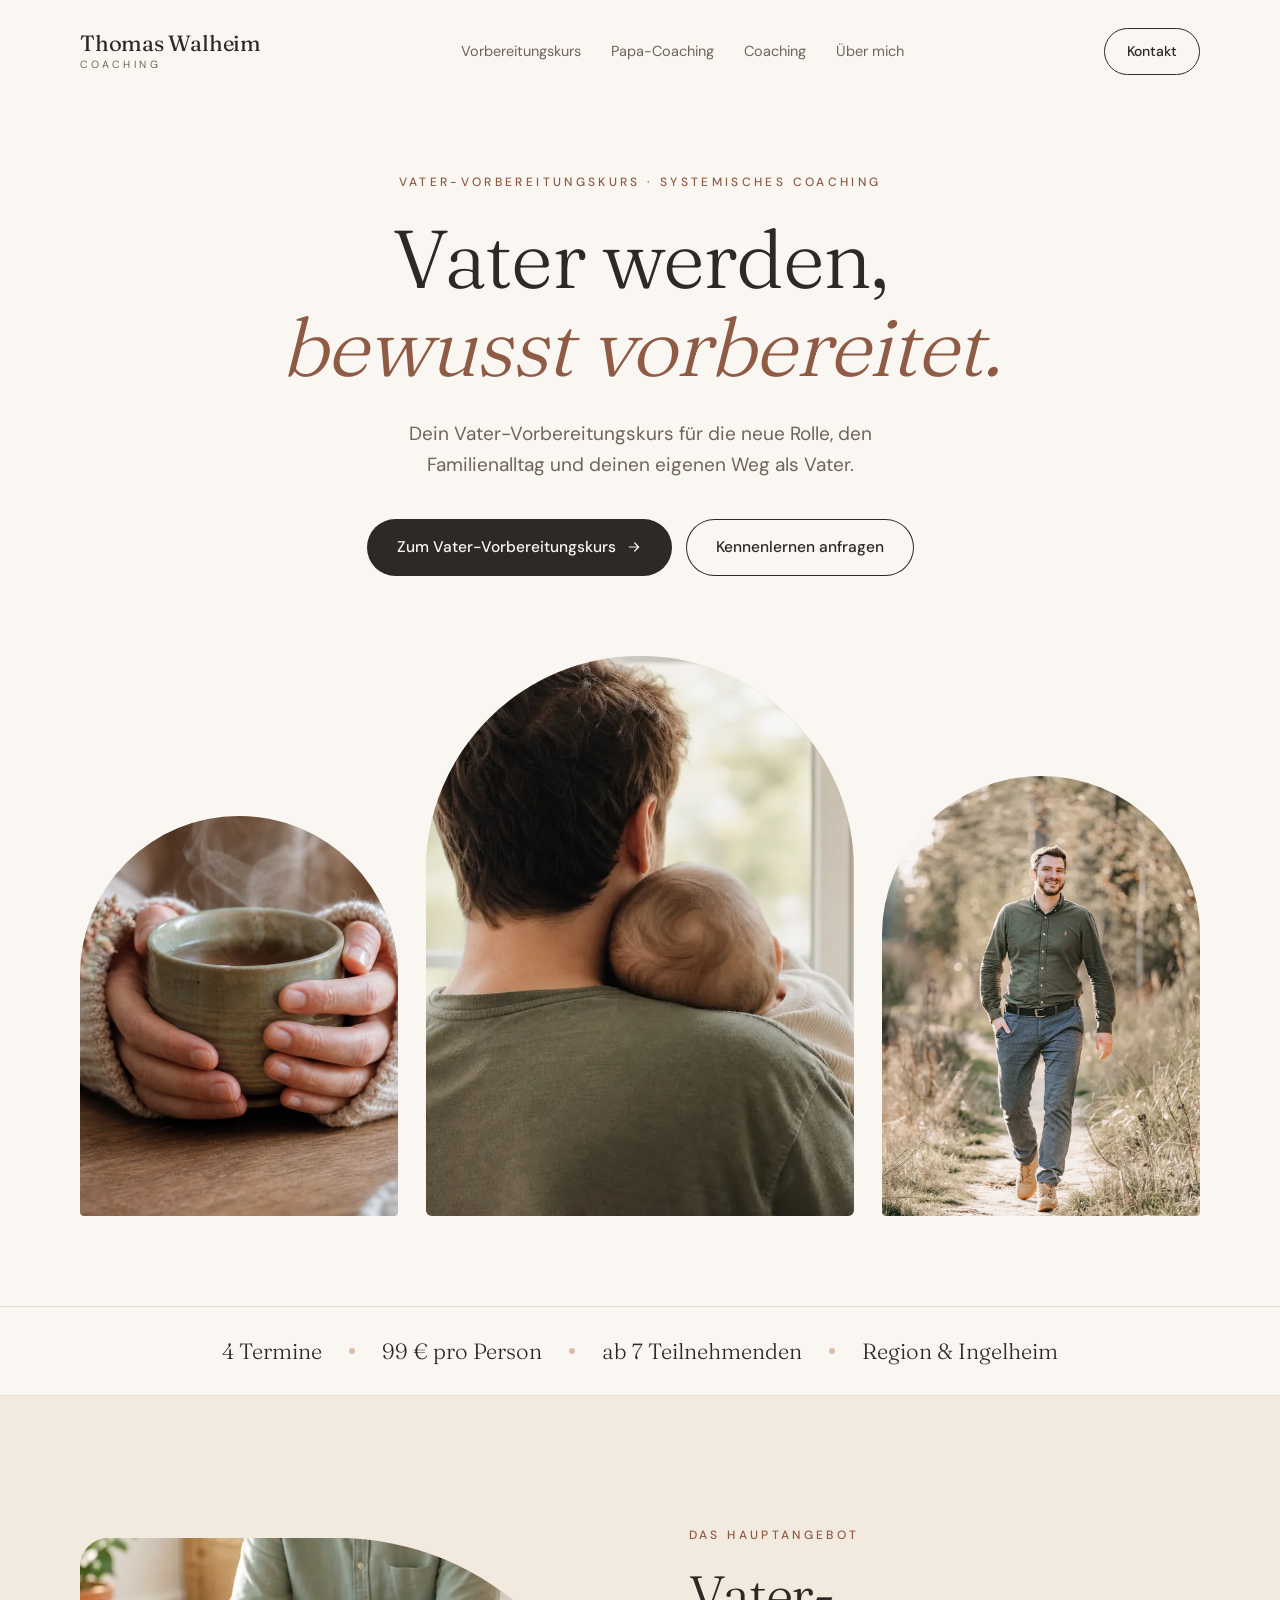
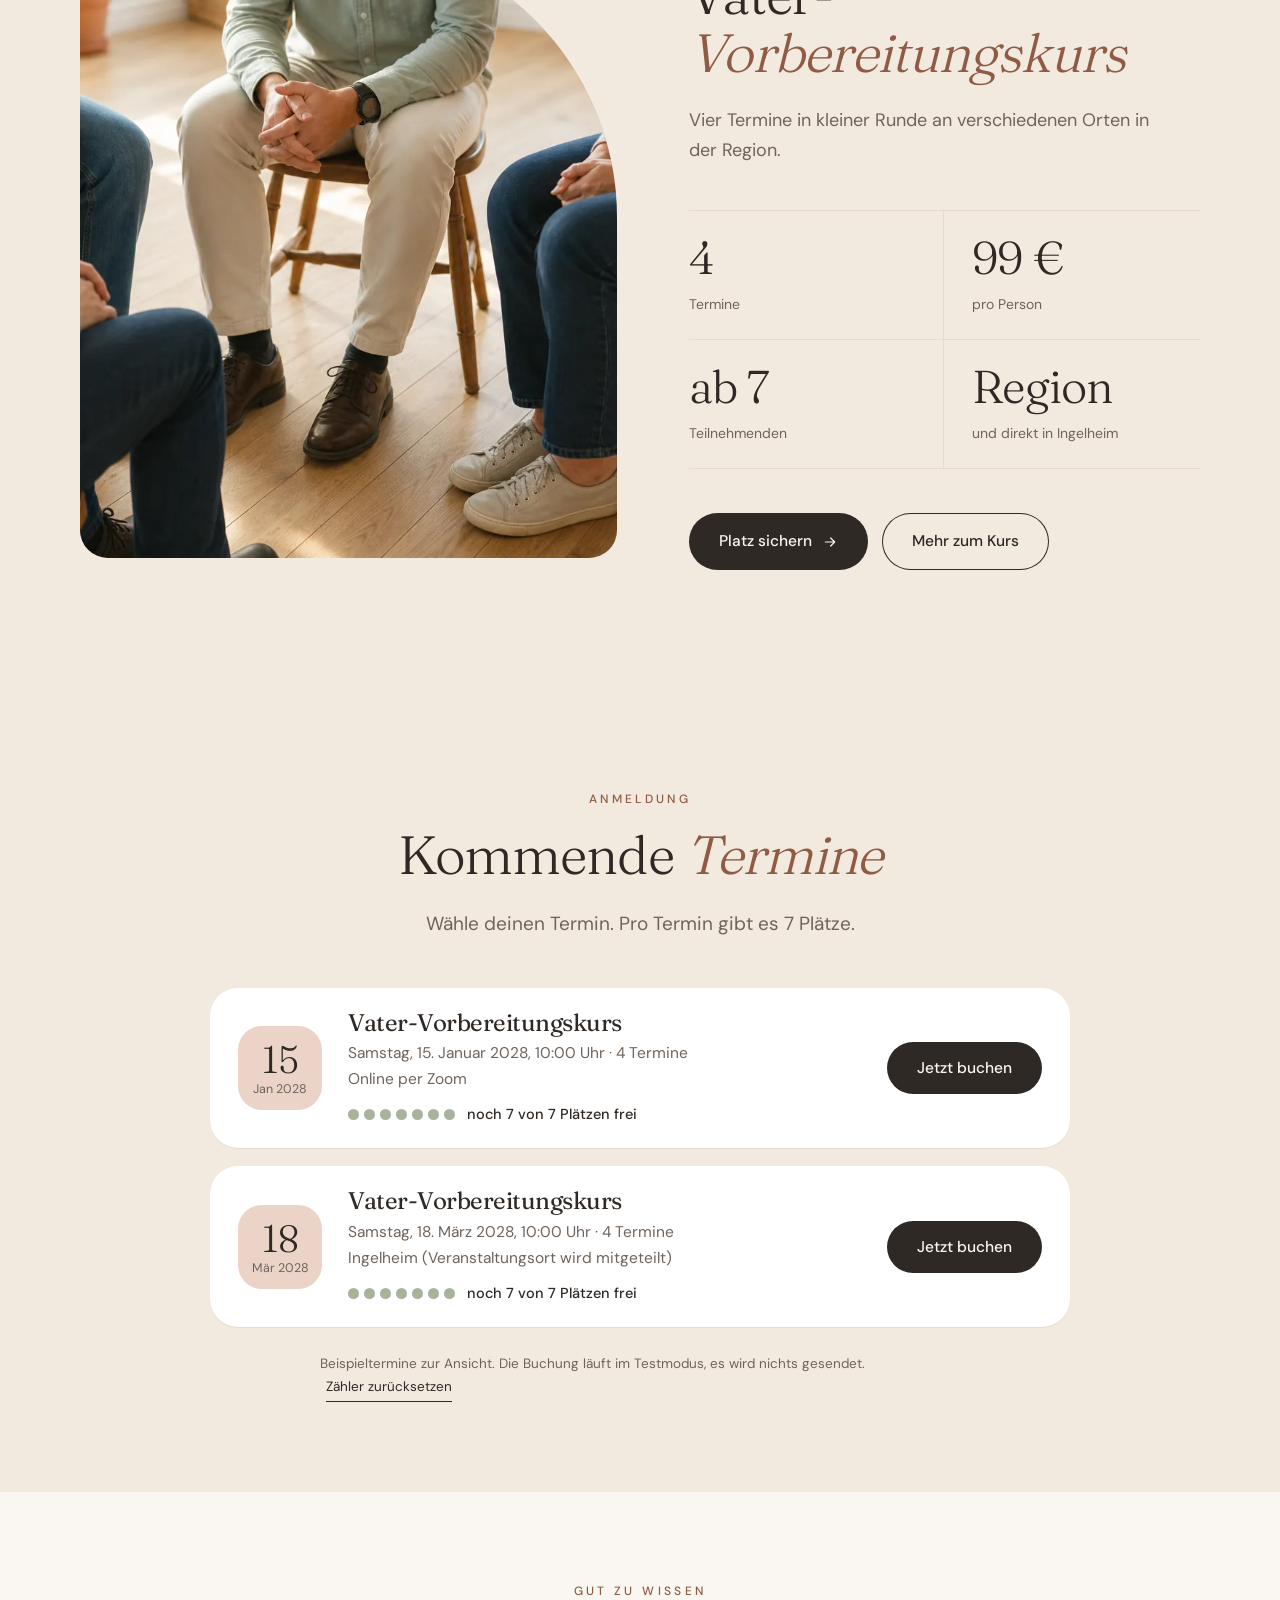
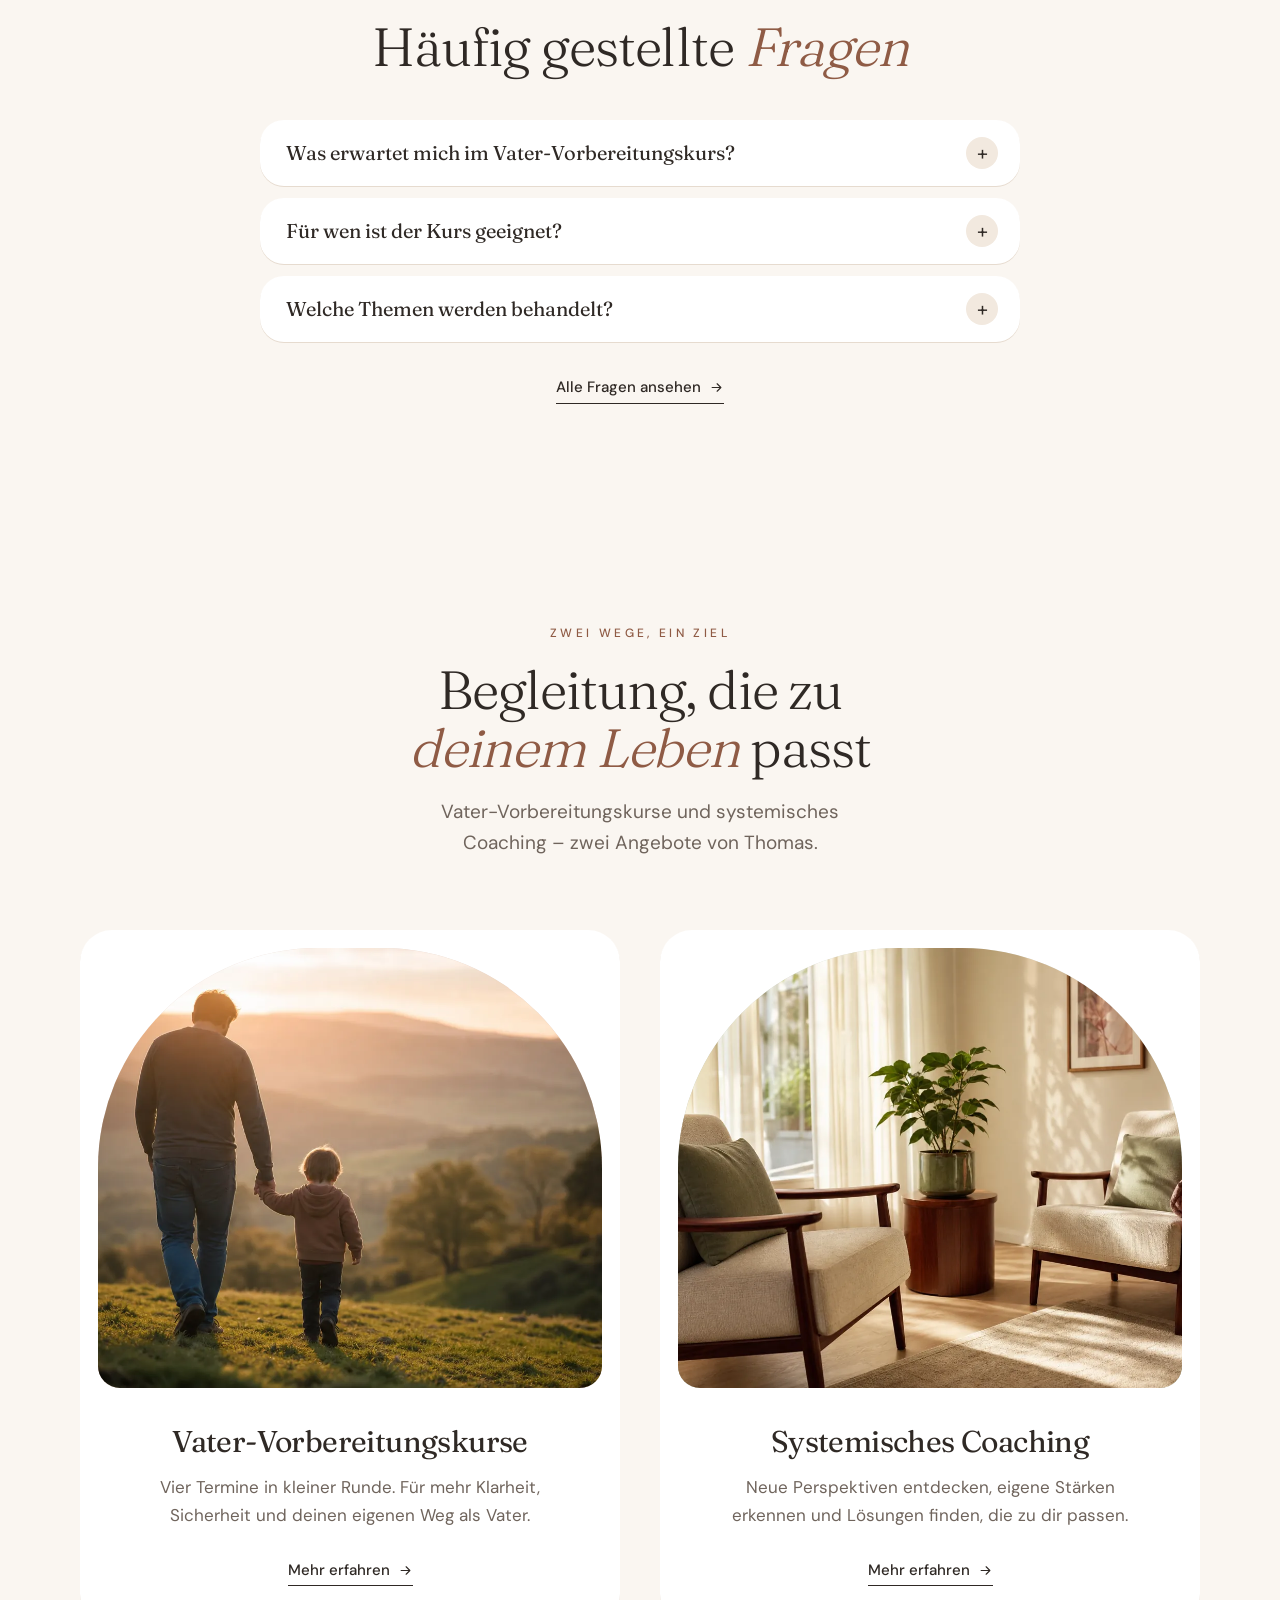
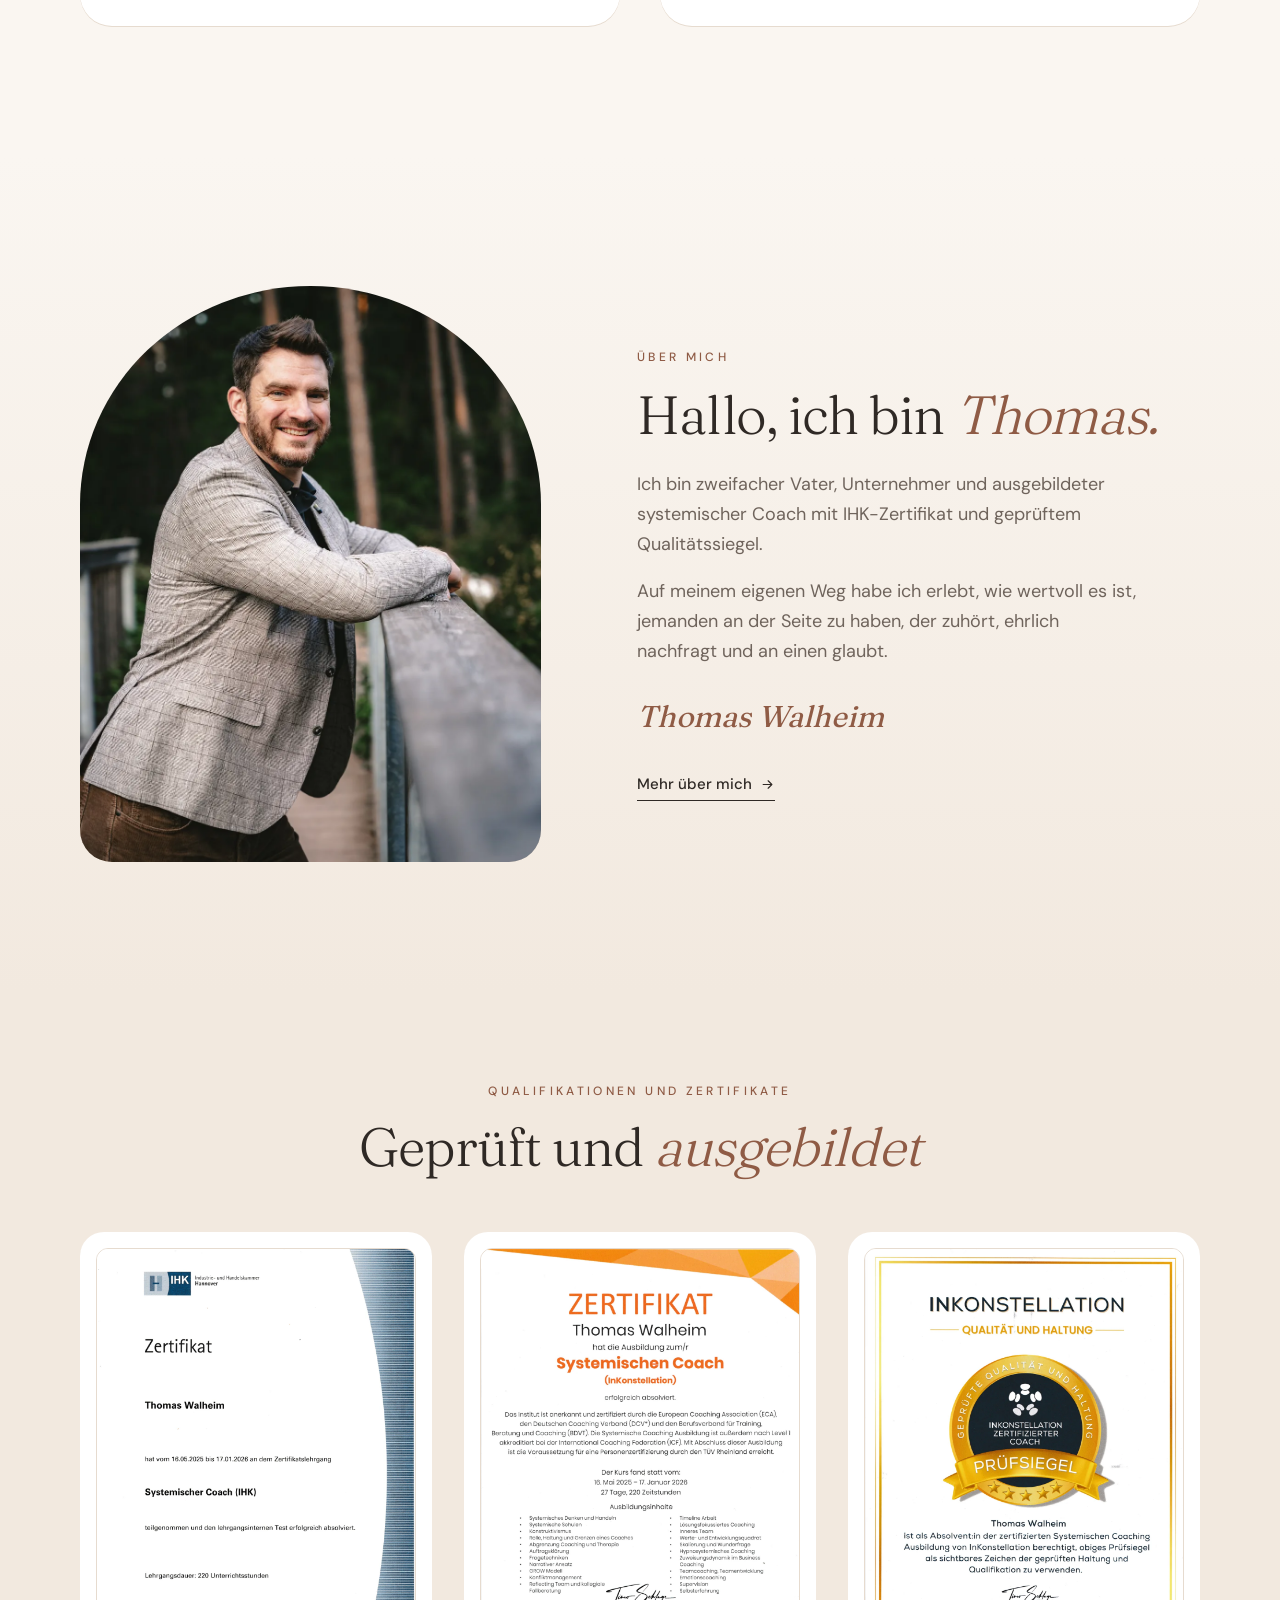
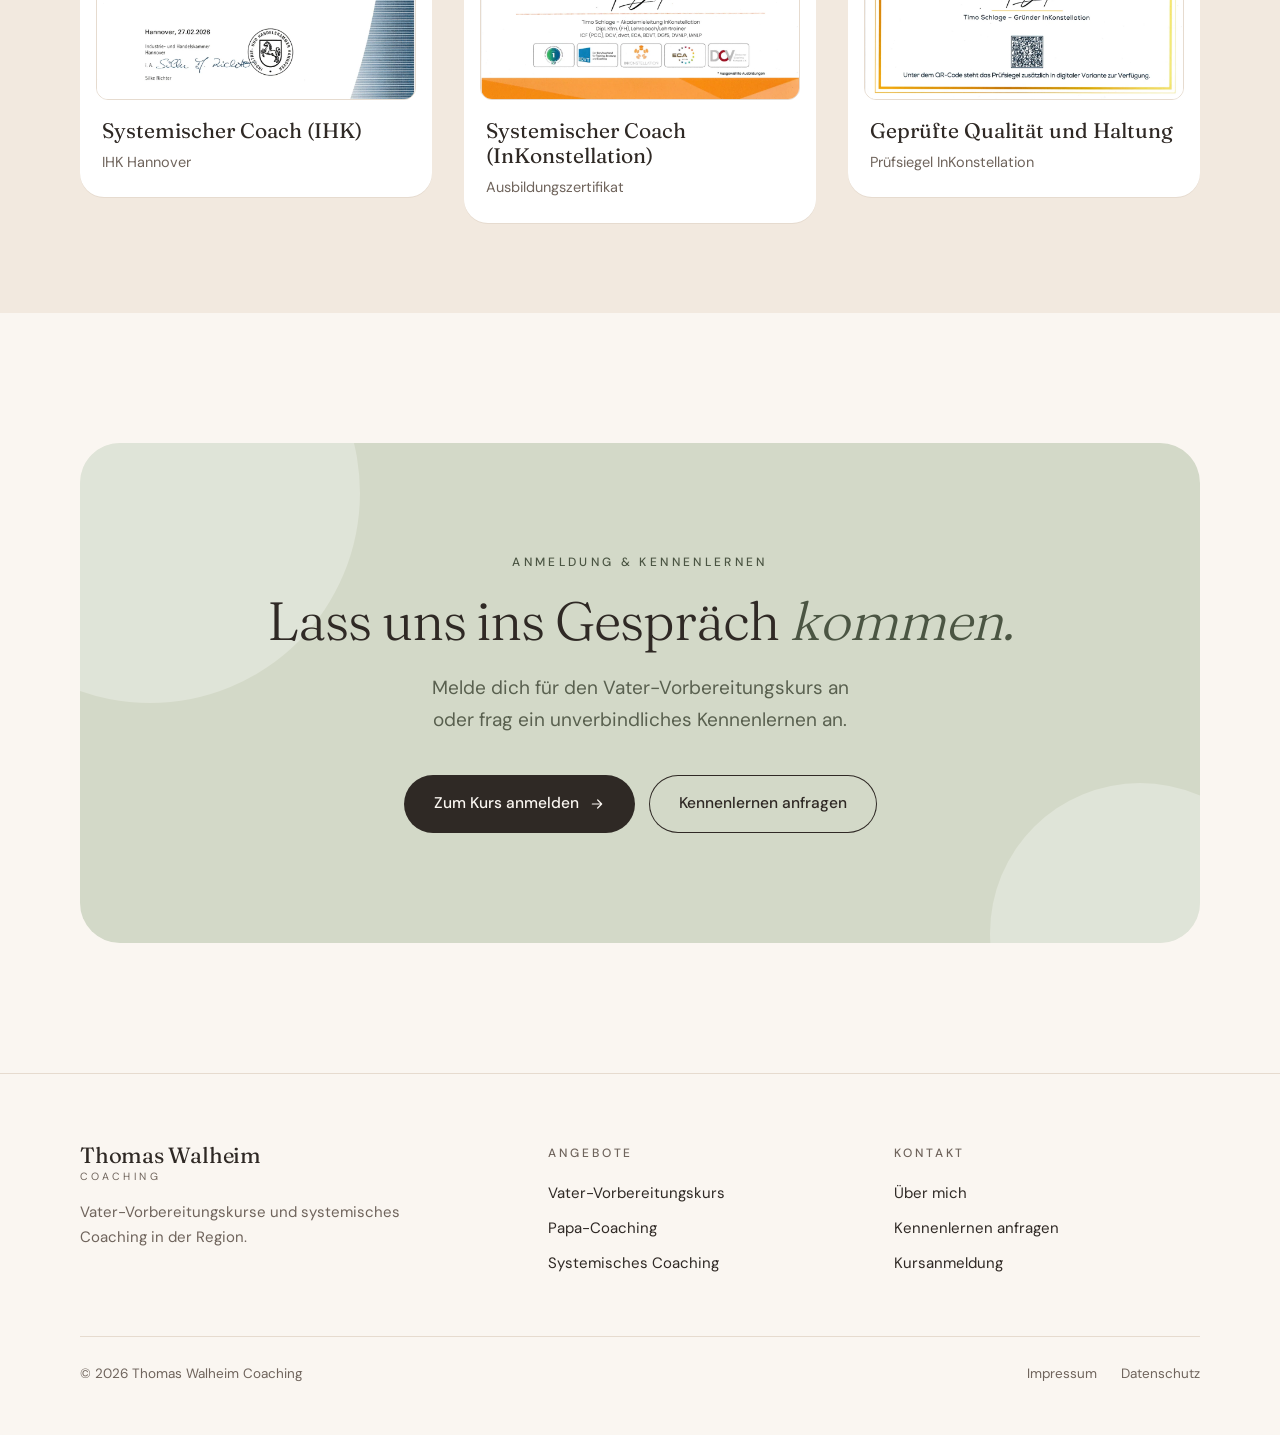
==== commit 5b3e6e4f: "Vorschau fuer Thomas" ====
--- a/index.html
+++ b/index.html
@@ -16,7 +16,7 @@
 <h1>Vater werden, <em>bewusst vorbereitet.</em></h1>
 <p class="lead">Dein Vater-Vorbereitungskurs für die neue Rolle, den Familienalltag und deinen eigenen Weg als Vater.</p>
 <div class="knoepfe"><a class="knopf" href="vorbereitungskurs.html">Zum Vater-Vorbereitungskurs <svg aria-hidden="true"><use href="#pfeil"/></svg></a><a class="knopf hell" href="kontakt.html">Kennenlernen anfragen</a></div>
-<div class="bogen-reihe"><div class="bild bogen salbei"><img src="img/thomas-tasse.webp" alt="Zwei Hände umfassen eine dampfende Tasse Tee, im Hintergrund eine kleine Vase mit Trockenblumen" width="1280" height="853" style="object-position:45% 50%" loading="lazy" decoding="async"></div><div class="bild bogen"><img src="img/thomas-vater-baby.webp" alt="Ein Vater von hinten am Fenster, ein Baby ruht an seiner Schulter" width="1280" height="853" style="object-position:50% 40%" loading="lazy" decoding="async"></div><div class="bild bogen leinen"><img src="img/thomas-spaziergang.webp" alt="Zwei Menschen von hinten auf einem Weg durch Wiesen im Morgennebel" width="1280" height="853" style="object-position:50% 50%" loading="lazy" decoding="async"></div></div></div>
+<div class="bogen-reihe"><div class="bild bogen salbei"><img src="img/thomas-tasse.webp" alt="Zwei Hände umfassen eine dampfende Tasse Tee, im Hintergrund eine kleine Vase mit Trockenblumen" width="1280" height="853" style="object-position:45% 50%" loading="lazy" decoding="async"></div><div class="bild bogen"><img src="img/thomas-vater-baby.webp" alt="Ein Vater von hinten am Fenster, ein Baby ruht an seiner Schulter" width="1280" height="853" style="object-position:50% 40%" loading="lazy" decoding="async"></div><div class="bild bogen leinen"><img src="img/thomas-weg.webp" alt="Thomas Walheim geht lächelnd einen Waldweg entlang" width="1000" height="1500" style="object-position:50% 30%" loading="lazy" decoding="async"></div></div></div>
 <div class="leiste"><div class="wrap"><span>4 Termine</span><span>99 € pro Person</span><span>ab 7 Teilnehmenden</span><span>Region &amp; Ingelheim</span></div></div></section>
 <section class="kurs"><div class="wrap kurs-karte"><div class="bild "><img src="img/thomas-stuhlkreis.webp" alt="Menschen im Stuhlkreis, angeschnitten, mit ruhig gefalteten Händen" width="1280" height="853" style="object-position:50% 50%" loading="lazy" decoding="async"></div>
 <div class="kurs-text"><span class="kicker">Das Hauptangebot</span><h2>Vater-<em>Vorbereitungs&shy;kurs</em></h2>
@@ -51,6 +51,7 @@
 <p class="dlg-test"><b>Testmodus:</b> Es wurde nichts gesendet und nichts gespeichert.</p>
 <button class="knopf" type="button" data-zu>Schließen</button></div>
 </dialog></section>
+<section class="eng faq" id="faq"><div class="wrap"><div class="schmal"><p class="kicker">Gut zu wissen</p><h2>Häufig gestellte <em>Fragen</em></h2></div><div class="faq-liste"><details class="faq-punkt"><summary>Was erwartet mich im Vater-Vorbereitungskurs?</summary><p>Eine Mischung aus praktischen Tipps für den Babyalltag, persönlichen Fragen rund ums Vatersein und offenem Austausch mit anderen werdenden Vätern.</p></details><details class="faq-punkt"><summary>Für wen ist der Kurs geeignet?</summary><p>Für Männer, die zum ersten Mal Vater werden. Aber auch für Väter, die ihr zweites oder drittes Kind erwarten und sich mit neuen oder bereits erlebten Herausforderungen auseinandersetzen möchten.</p></details><details class="faq-punkt"><summary>Welche Themen werden behandelt?</summary><p>Babypflege, Partnerschaft, die eigene Vaterrolle, Erwartungen, Unsicherheiten und Veränderungen im Familienalltag. Auch der Schritt vom ersten zum zweiten Kind wird kurz thematisiert.</p></details></div><p class="faq-mehr"><a class="textlink" href="vorbereitungskurs.html#faq">Alle Fragen ansehen <svg aria-hidden="true"><use href="#pfeil"/></svg></a></p></div></section>
 <section><div class="wrap"><div class="schmal themen-kopf"><p class="kicker">Zwei Wege, ein Ziel</p><h2>Begleitung, die zu <em>deinem Leben</em> passt</h2>
 <p class="lead">Vater-Vorbereitungskurse und systemisches Coaching – zwei Angebote von Thomas.</p></div>
 <div class="themen"><article class="thema"><div class="bild "><img src="img/thomas-vater-kind.webp" alt="Ein Vater geht mit seinem kleinen Kind an der Hand über eine Wiese im Abendlicht" width="1280" height="853" style="object-position:62% 50%" loading="lazy" decoding="async"></div><h3>Vater-Vorbereitungskurse</h3><p>Vier Termine in kleiner Runde. Für mehr Klarheit, Sicherheit und deinen eigenen Weg als Vater.</p>
--- a/css/style.css
+++ b/css/style.css
@@ -215,3 +215,4 @@
 .faq-punkt[open] summary::after{content:"–"}
 .faq-punkt p{padding:0 26px 22px;color:var(--grau);font-size:16.5px}
 .faq-punkt summary:focus-visible{outline:3px solid #2b2480;outline-offset:2px;border-radius:24px}
+.faq-mehr{text-align:center;margin-top:30px}
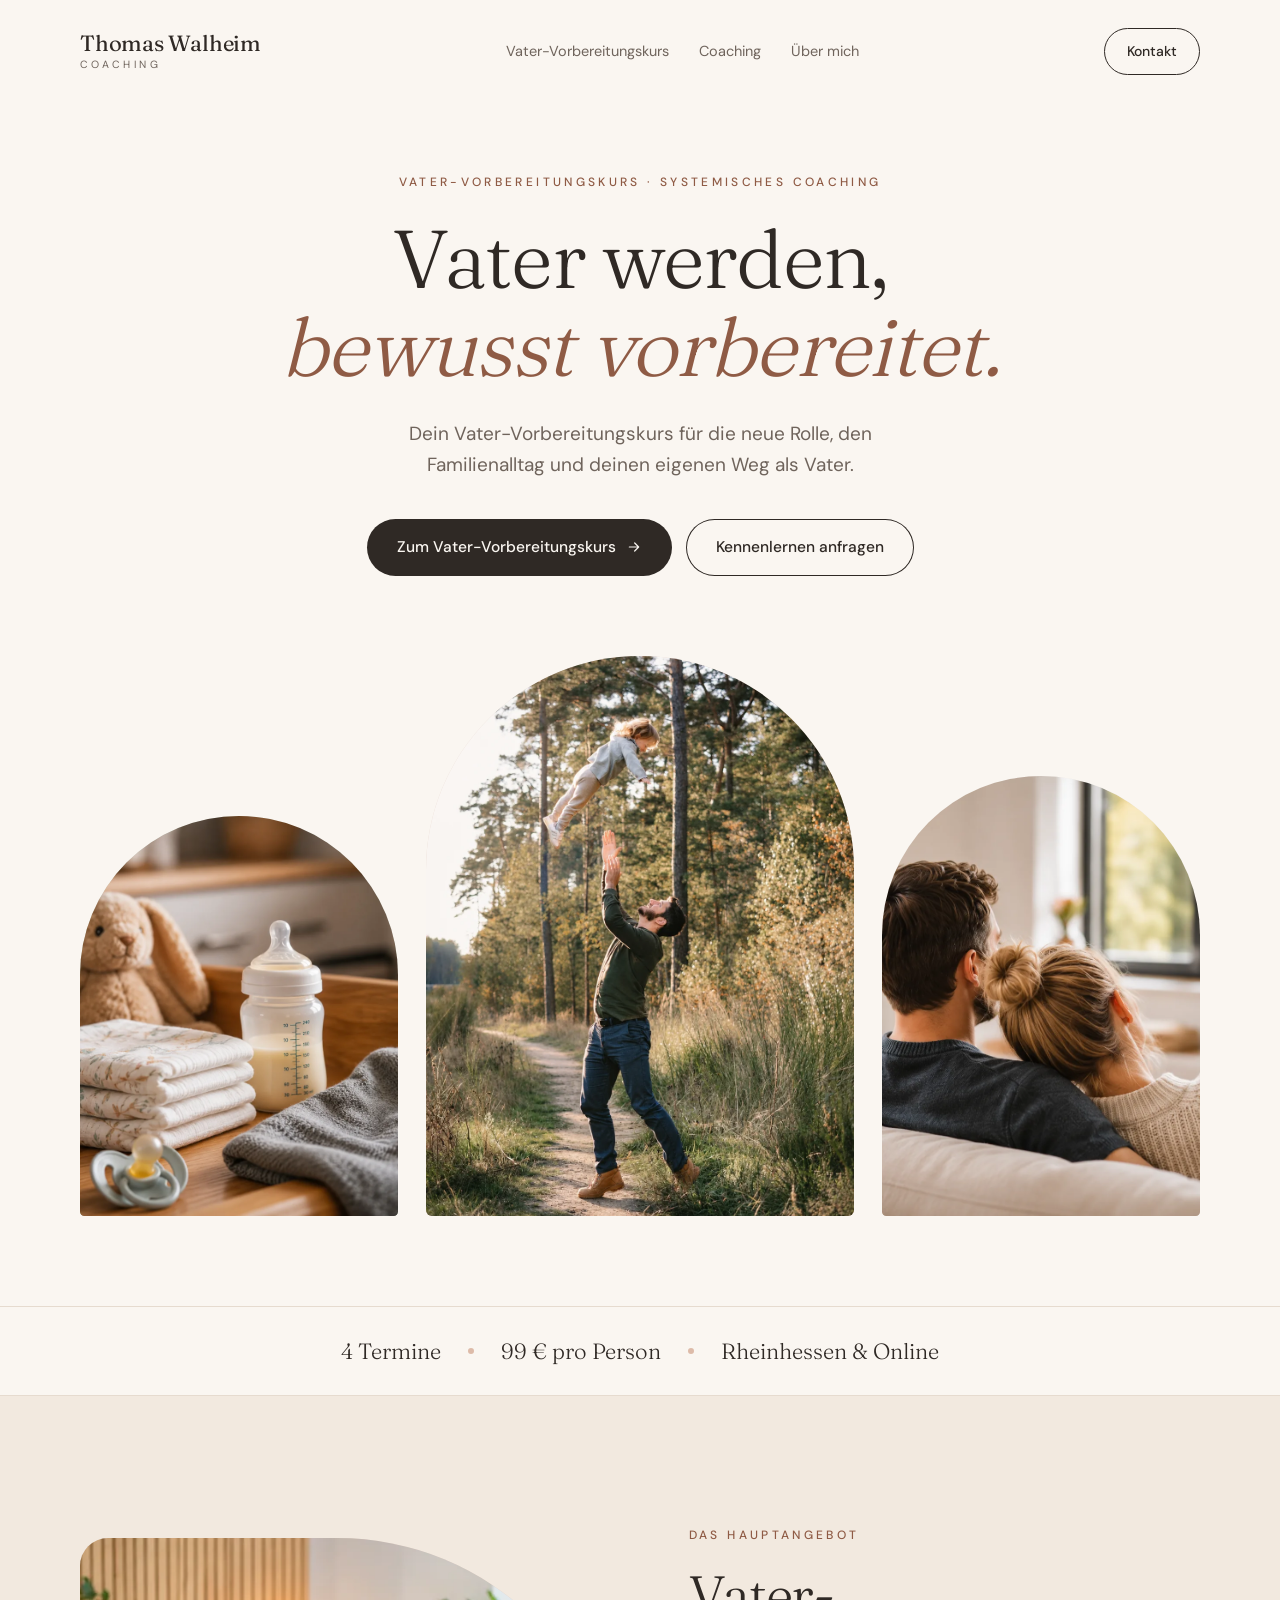
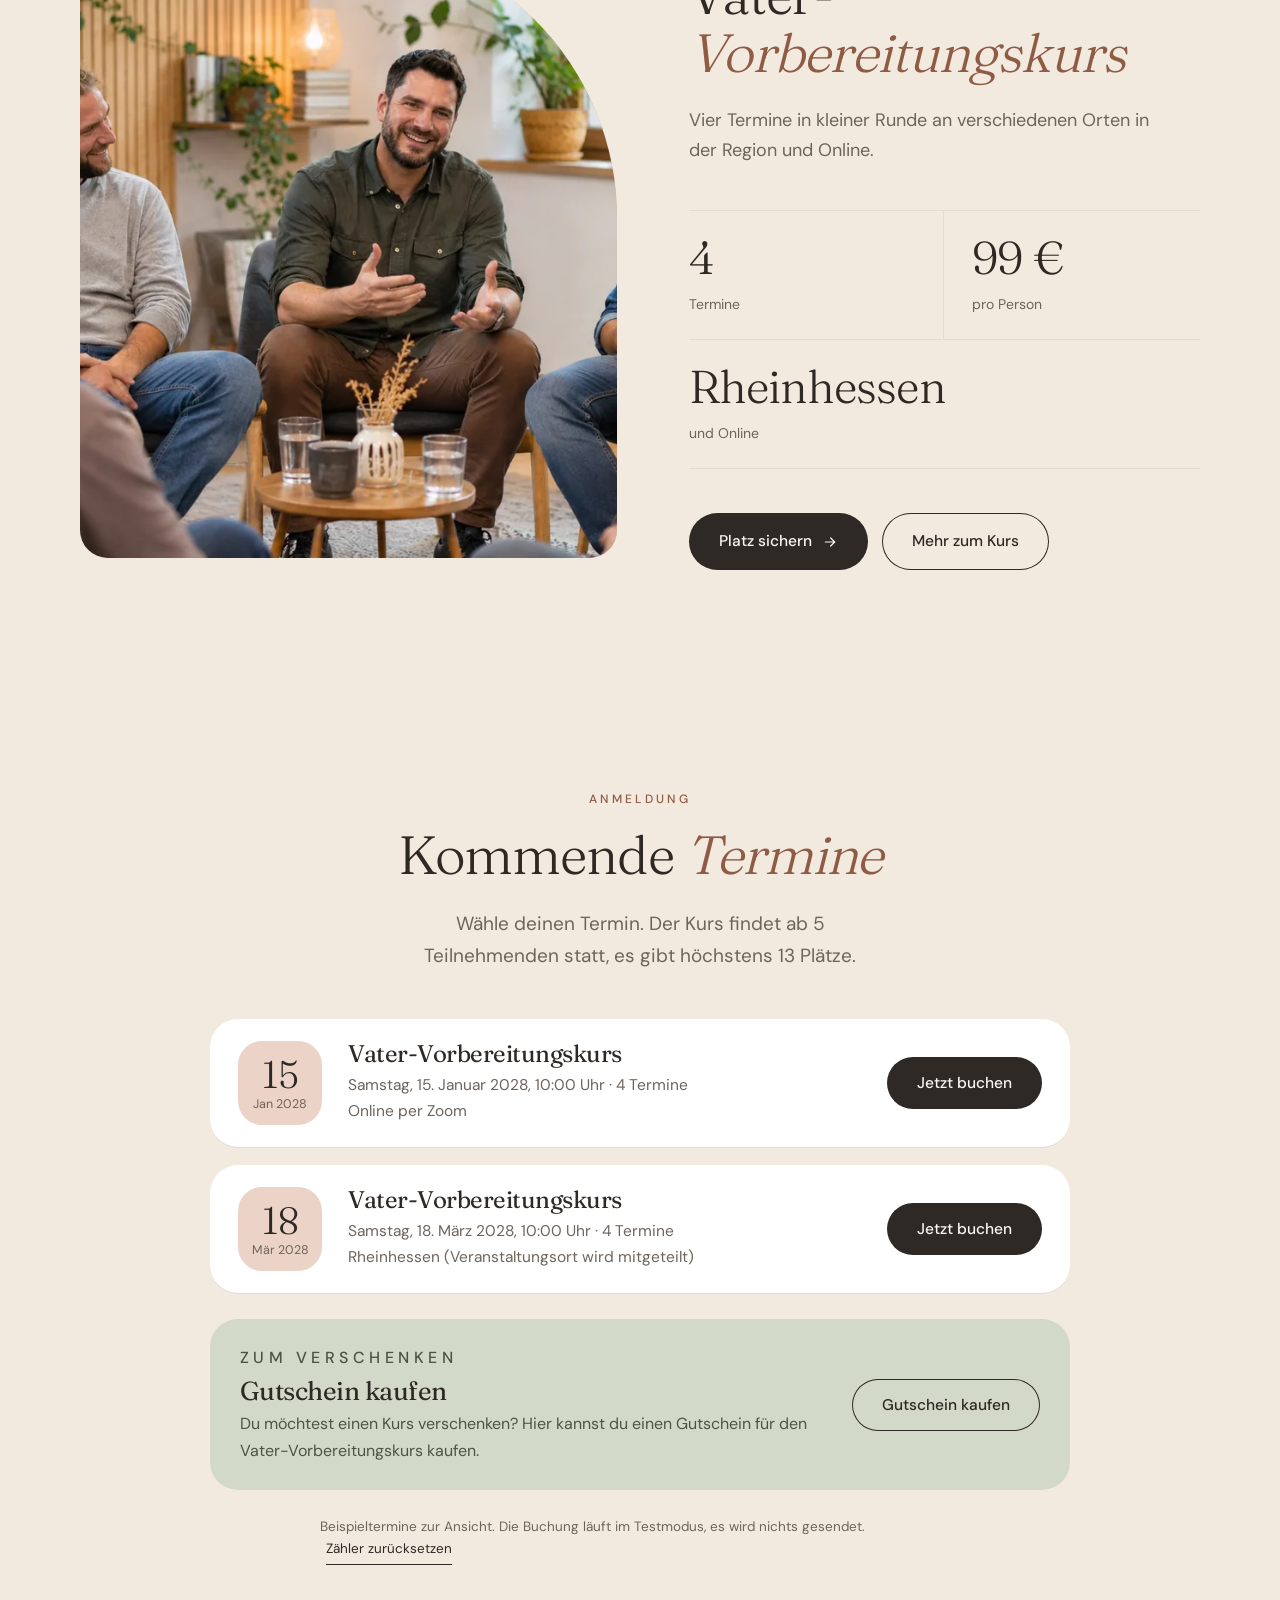
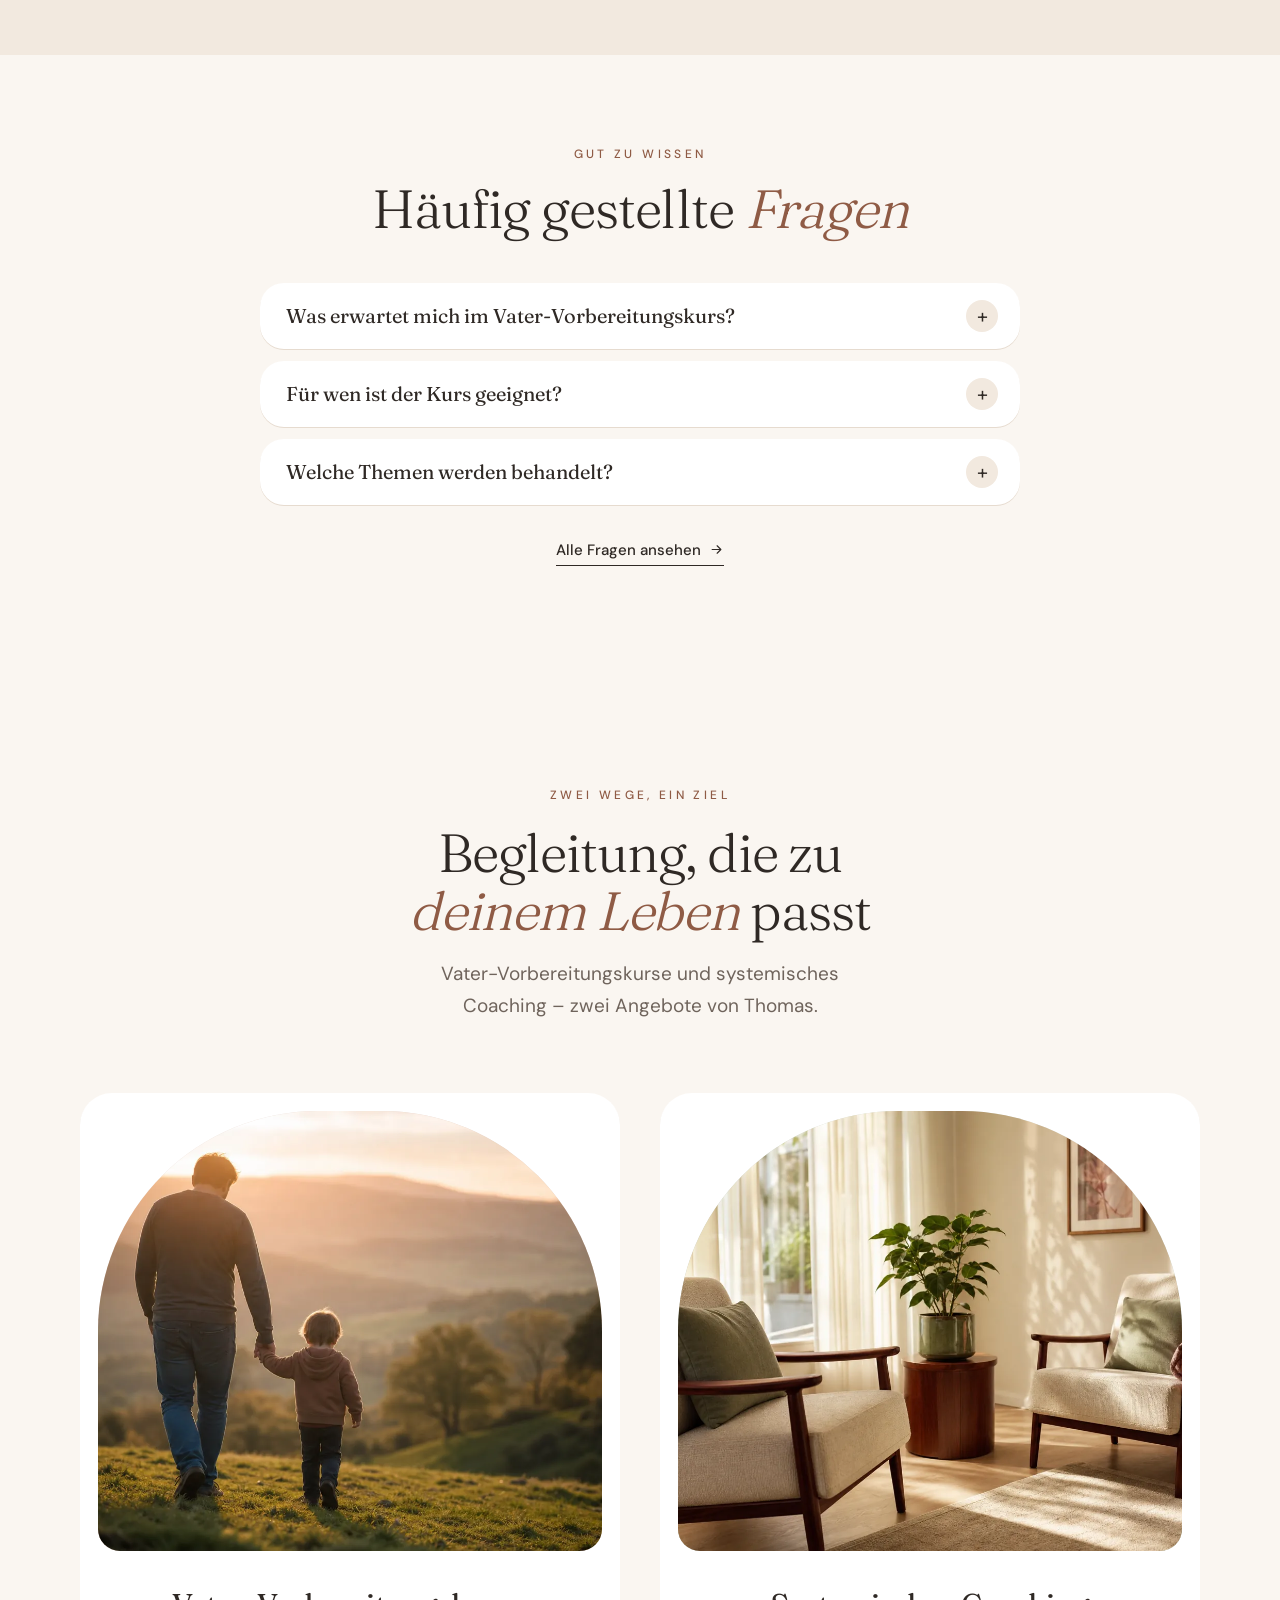
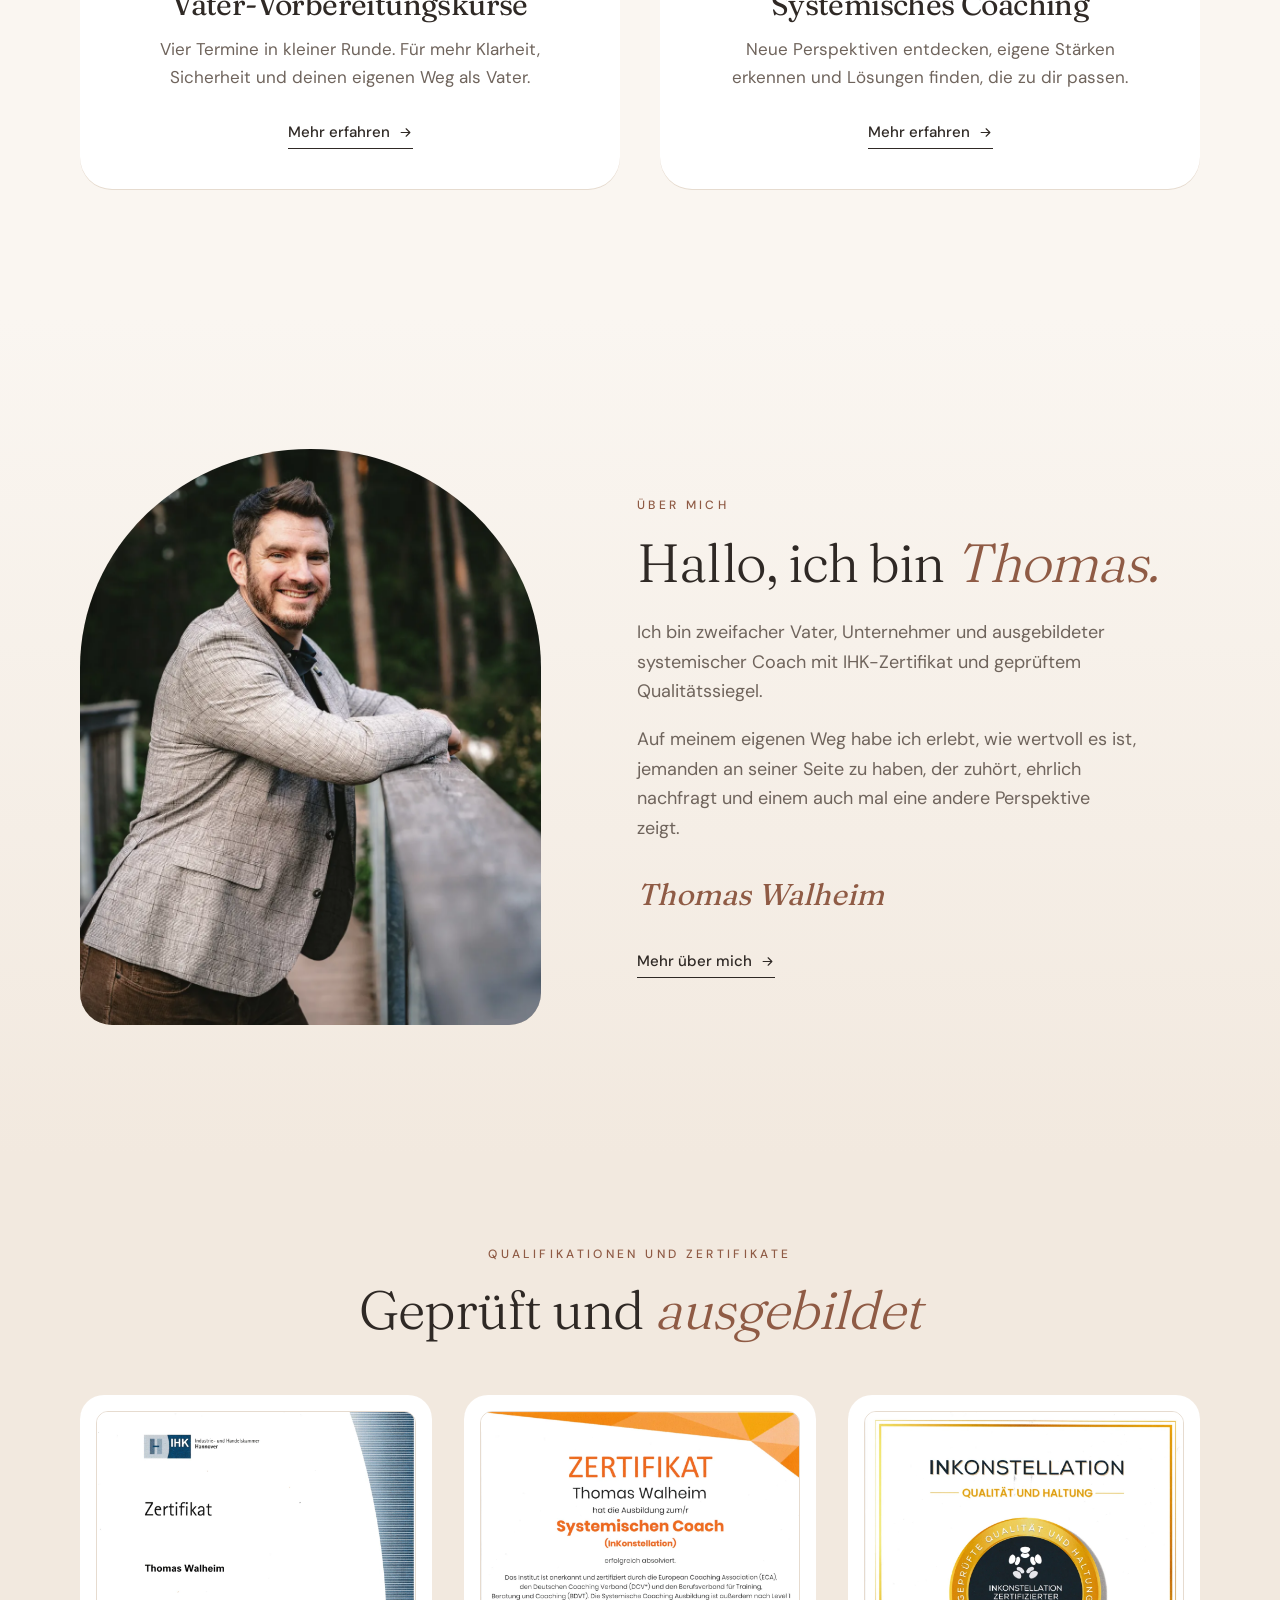
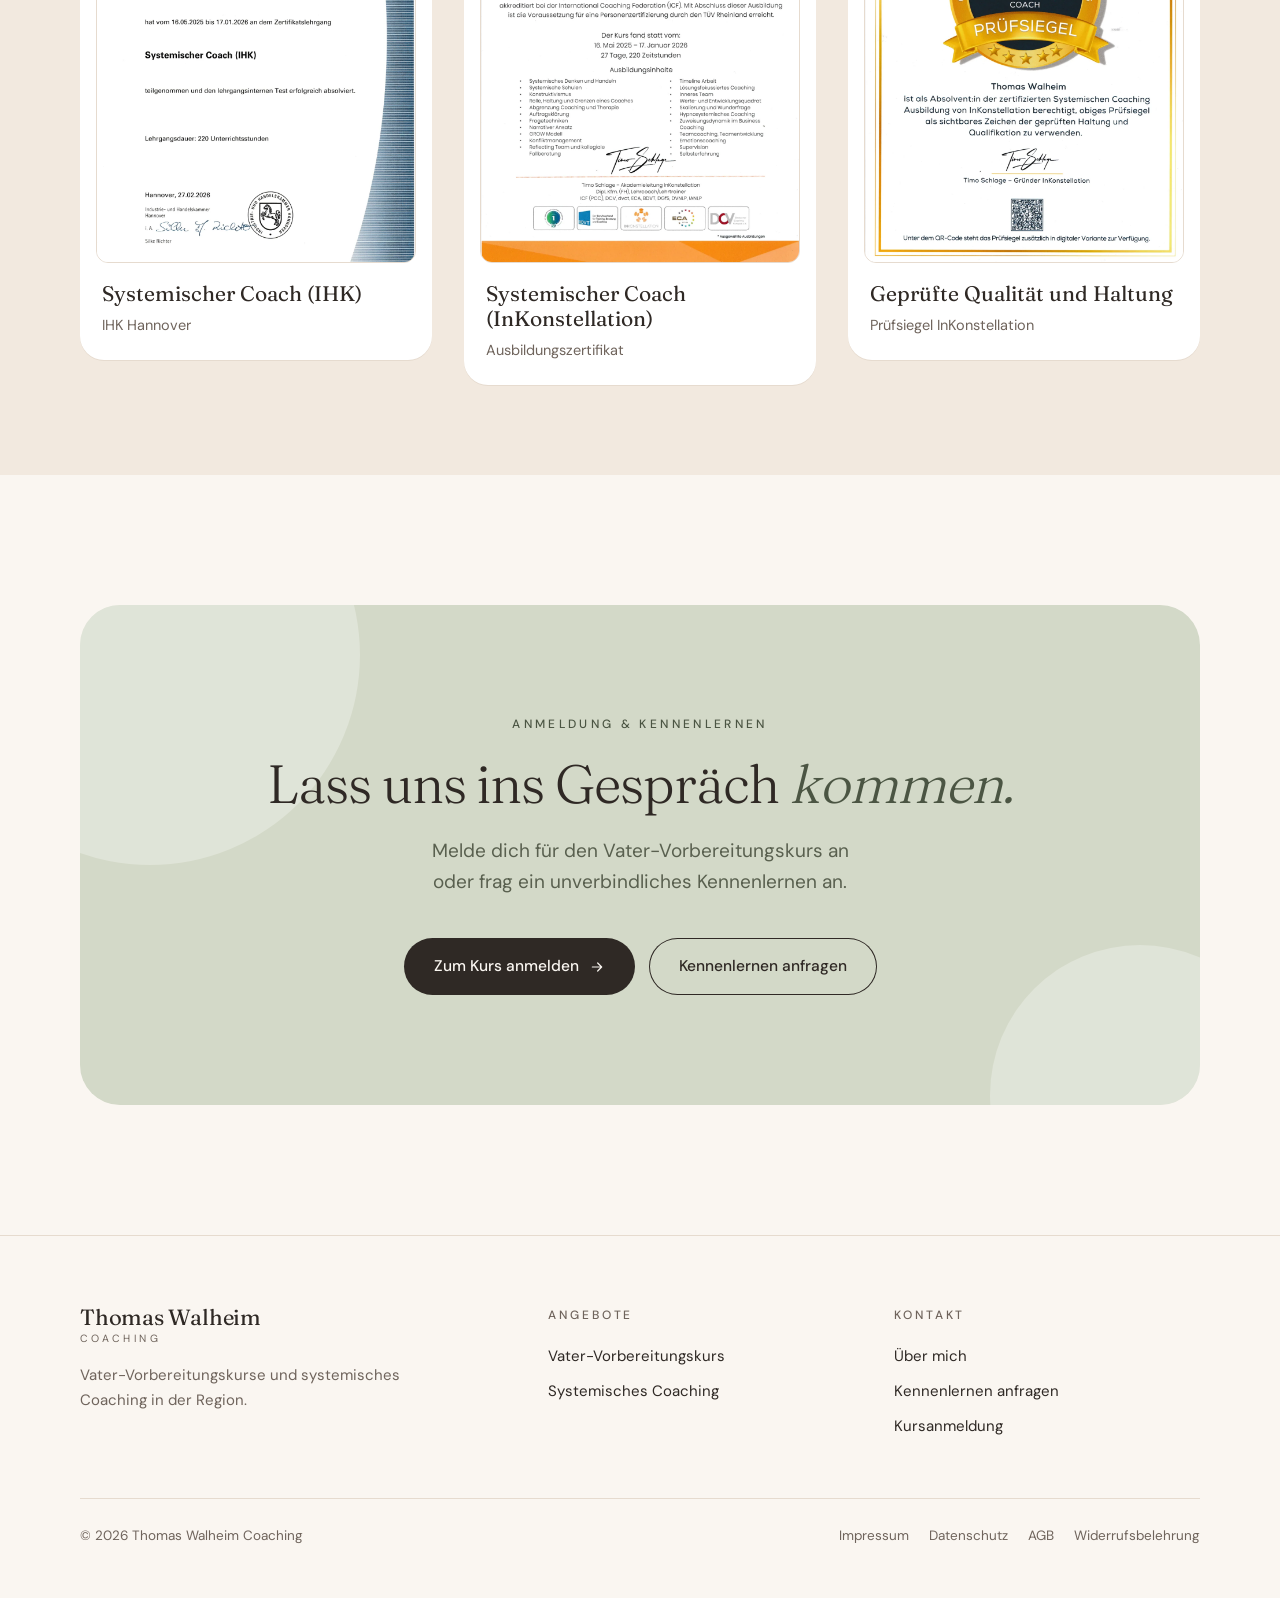
==== commit fadcabfa: "Vorschau fuer Thomas" ====
--- a/index.html
+++ b/index.html
@@ -8,7 +8,7 @@
 <link rel="stylesheet" href="css/style.css"></head><body>
 <svg width="0" height="0" style="position:absolute" aria-hidden="true"><symbol id="kamera" viewBox="0 0 24 24" fill="none" stroke="currentColor" stroke-width="1.6" stroke-linecap="round" stroke-linejoin="round"><path d="M4 8h3l1.6-2.4h6.8L17 8h3v11H4z"/><circle cx="12" cy="13.2" r="3.4"/></symbol><symbol id="pfeil" viewBox="0 0 24 24" fill="none" stroke="currentColor" stroke-width="1.8" stroke-linecap="round" stroke-linejoin="round"><path d="M5 12h14M13 6l6 6-6 6"/></symbol></svg>
 <header class="kopf"><div class="wrap"><a class="logo" href="index.html">Thomas Walheim<small>Coaching</small></a>
-<nav class="nav" id="nav" aria-label="Hauptnavigation"><a href="vorbereitungskurs.html">Vorbereitungskurs</a><a href="papa-coaching.html">Papa-Coaching</a><a href="coaching.html">Coaching</a><a href="ueber-mich.html">Über mich</a></nav>
+<nav class="nav" id="nav" aria-label="Hauptnavigation"><a href="vorbereitungskurs.html">Vater-Vorbereitungskurs</a><a href="coaching.html">Coaching</a><a href="ueber-mich.html">Über mich</a></nav>
 <a class="kopf-knopf" href="kontakt.html">Kontakt</a>
 <button class="menue" type="button" aria-expanded="false" aria-controls="nav">Menü</button></div></header>
 <main>
@@ -16,13 +16,24 @@
 <h1>Vater werden, <em>bewusst vorbereitet.</em></h1>
 <p class="lead">Dein Vater-Vorbereitungskurs für die neue Rolle, den Familienalltag und deinen eigenen Weg als Vater.</p>
 <div class="knoepfe"><a class="knopf" href="vorbereitungskurs.html">Zum Vater-Vorbereitungskurs <svg aria-hidden="true"><use href="#pfeil"/></svg></a><a class="knopf hell" href="kontakt.html">Kennenlernen anfragen</a></div>
-<div class="bogen-reihe"><div class="bild bogen salbei"><img src="img/thomas-tasse.webp" alt="Zwei Hände umfassen eine dampfende Tasse Tee, im Hintergrund eine kleine Vase mit Trockenblumen" width="1280" height="853" style="object-position:45% 50%" loading="lazy" decoding="async"></div><div class="bild bogen"><img src="img/thomas-vater-baby.webp" alt="Ein Vater von hinten am Fenster, ein Baby ruht an seiner Schulter" width="1280" height="853" style="object-position:50% 40%" loading="lazy" decoding="async"></div><div class="bild bogen leinen"><img src="img/thomas-weg.webp" alt="Thomas Walheim geht lächelnd einen Waldweg entlang" width="1000" height="1500" style="object-position:50% 30%" loading="lazy" decoding="async"></div></div></div>
-<div class="leiste"><div class="wrap"><span>4 Termine</span><span>99 € pro Person</span><span>ab 7 Teilnehmenden</span><span>Region &amp; Ingelheim</span></div></div></section>
-<section class="kurs"><div class="wrap kurs-karte"><div class="bild "><img src="img/thomas-stuhlkreis.webp" alt="Menschen im Stuhlkreis, angeschnitten, mit ruhig gefalteten Händen" width="1280" height="853" style="object-position:50% 50%" loading="lazy" decoding="async"></div>
+<div class="bogen-reihe"><div class="bild bogen salbei"><img src="img/hero-links.webp" alt="Babyausstattung auf einem Wickeltisch: Stoffhase, Fläschchen, Windeln, Schnuller und eine Strickmütze" width="1000" height="1000" style="object-position:50% 50%" loading="lazy" decoding="async"></div><div class="bild bogen"><img src="img/hero-mitte.webp" alt="Ein Vater wirft sein Kind auf einem Waldweg in die Luft" width="1000" height="1500" style="object-position:50% 40%" loading="lazy" decoding="async"></div><div class="bild bogen leinen"><img src="img/hero-rechts.webp" alt="Ein Paar sitzt eng aneinandergelehnt auf dem Sofa, von hinten gesehen" width="1000" height="1000" style="object-position:45% 50%" loading="lazy" decoding="async"></div></div></div>
+<div class="leiste"><div class="wrap"><span>4 Termine</span><span>99 € pro Person</span><span>Rheinhessen &amp; Online</span></div></div></section>
+<section class="kurs"><div class="wrap kurs-karte"><div class="bild "><img src="img/kurs-gespraechskreis.webp" alt="Eine Gruppe von Männern im Gesprächskreis in einem hellen Raum, einer erzählt lächelnd" width="1280" height="721" style="object-position:60% 50%" loading="lazy" decoding="async"></div>
 <div class="kurs-text"><span class="kicker">Das Hauptangebot</span><h2>Vater-<em>Vorbereitungs&shy;kurs</em></h2>
-<p>Vier Termine in kleiner Runde an verschiedenen Orten in der Region.</p><div class="fakten"><div><b>4</b><span>Termine</span></div><div><b>99 €</b><span>pro Person</span></div><div><b>ab 7</b><span>Teilnehmenden</span></div><div><b>Region</b><span>und direkt in Ingelheim</span></div></div>
+<p>Vier Termine in kleiner Runde an verschiedenen Orten in der Region und Online.</p><div class="fakten"><div><b>4</b><span>Termine</span></div><div><b>99 €</b><span>pro Person</span></div><div><b>Rheinhessen</b><span>und Online</span></div></div>
 <div class="knoepfe"><a class="knopf" href="vorbereitungskurs.html#anmeldung">Platz sichern <svg aria-hidden="true"><use href="#pfeil"/></svg></a><a class="knopf hell" href="vorbereitungskurs.html">Mehr zum Kurs</a></div></div></div></section>
-<section class="eng termine" id="termine"><div class="wrap"><div class="schmal"><p class="kicker">Anmeldung</p><h2>Kommende <em>Termine</em></h2><p class="lead">Wähle deinen Termin. Pro Termin gibt es 7 Plätze.</p></div><div class="termin-liste"><article class="termin" data-id="vk-2028-01" data-gesamt="7" data-titel="Vater-Vorbereitungskurs" data-wann="Samstag, 15. Januar 2028, 10:00 Uhr" data-wo="Online per Zoom"><div class="termin-datum"><b>15</b><span>Jan 2028</span></div><div class="termin-info"><h3>Vater-Vorbereitungskurs</h3><p>Samstag, 15. Januar 2028, 10:00 Uhr · 4 Termine</p><p class="wo">Online per Zoom</p><p class="plaetze"><span class="punkte" aria-hidden="true"></span><b class="plaetze-text"></b></p></div><button class="knopf" type="button" data-buchen>Jetzt buchen</button></article><article class="termin" data-id="vk-2028-03" data-gesamt="7" data-titel="Vater-Vorbereitungskurs" data-wann="Samstag, 18. März 2028, 10:00 Uhr" data-wo="Ingelheim (Veranstaltungsort wird mitgeteilt)"><div class="termin-datum"><b>18</b><span>Mär 2028</span></div><div class="termin-info"><h3>Vater-Vorbereitungskurs</h3><p>Samstag, 18. März 2028, 10:00 Uhr · 4 Termine</p><p class="wo">Ingelheim (Veranstaltungsort wird mitgeteilt)</p><p class="plaetze"><span class="punkte" aria-hidden="true"></span><b class="plaetze-text"></b></p></div><button class="knopf" type="button" data-buchen>Jetzt buchen</button></article></div><p class="termin-note">Beispieltermine zur Ansicht. Die Buchung läuft im Testmodus, es wird nichts gesendet. <button class="textlink" type="button" id="test-reset">Zähler zurücksetzen</button></p></div><dialog id="buchen-dialog" aria-labelledby="dlg-titel">
+<section class="eng termine" id="termine"><div class="wrap"><div class="schmal"><p class="kicker">Anmeldung</p><h2>Kommende <em>Termine</em></h2><p class="lead">Wähle deinen Termin. Der Kurs findet ab 5 Teilnehmenden statt, es gibt höchstens 13 Plätze.</p></div><div class="termin-liste"><article class="termin" data-id="vk-2028-01" data-gesamt="13" data-titel="Vater-Vorbereitungskurs" data-wann="Samstag, 15. Januar 2028, 10:00 Uhr" data-wo="Online per Zoom"><div class="termin-datum"><b>15</b><span>Jan 2028</span></div><div class="termin-info"><h3>Vater-Vorbereitungskurs</h3><p>Samstag, 15. Januar 2028, 10:00 Uhr · 4 Termine</p><p class="wo">Online per Zoom</p><p class="plaetze"><span class="punkte" aria-hidden="true"></span><b class="plaetze-text"></b></p></div><button class="knopf" type="button" data-buchen>Jetzt buchen</button></article><article class="termin" data-id="vk-2028-03" data-gesamt="13" data-titel="Vater-Vorbereitungskurs" data-wann="Samstag, 18. März 2028, 10:00 Uhr" data-wo="Rheinhessen (Veranstaltungsort wird mitgeteilt)"><div class="termin-datum"><b>18</b><span>Mär 2028</span></div><div class="termin-info"><h3>Vater-Vorbereitungskurs</h3><p>Samstag, 18. März 2028, 10:00 Uhr · 4 Termine</p><p class="wo">Rheinhessen (Veranstaltungsort wird mitgeteilt)</p><p class="plaetze"><span class="punkte" aria-hidden="true"></span><b class="plaetze-text"></b></p></div><button class="knopf" type="button" data-buchen>Jetzt buchen</button></article></div><article class="gutschein" id="gutschein"><div><p class="kicker">Zum Verschenken</p><h3>Gutschein kaufen</h3><p>Du möchtest einen Kurs verschenken? Hier kannst du einen Gutschein für den Vater-Vorbereitungskurs kaufen.</p></div><button class="knopf hell" type="button" id="gutschein-oeffnen">Gutschein kaufen</button></article><dialog id="gutschein-dialog" class="dlg" aria-labelledby="gs-titel"><button class="dlg-zu" type="button" data-zu aria-label="Fenster schließen">&times;</button>
+<div class="dlg-schritt" data-schritt="form"><p class="kicker">Zum Verschenken</p><h2 id="gs-titel" tabindex="-1">Gutschein kaufen</h2>
+<p class="dlg-sub">Gutschein für den Vater-Vorbereitungskurs</p>
+<form id="gutschein-form"><label>Dein Name<input name="name" autocomplete="name" required></label>
+<label>Deine E-Mail<input name="email" type="email" autocomplete="email" required></label>
+<label>Straße und Hausnummer<input name="strasse" autocomplete="street-address" required></label>
+<label>PLZ und Ort<input name="ort" autocomplete="address-level2" required></label>
+<label>Name der beschenkten Person (optional)<input name="beschenkt"></label>
+<label class="check"><input type="checkbox" name="einwilligung" required> <span>Ich habe die <a href="datenschutz.html" target="_blank" rel="noopener">Datenschutzerklärung</a> gelesen und willige in die Verarbeitung meiner Angaben zur Abwicklung meiner Bestellung ein.</span></label>
+<button class="knopf" type="submit">Gutschein kaufen</button></form></div>
+<div class="dlg-schritt" data-schritt="fertig" hidden><p class="kicker">Geschafft</p><h2 tabindex="-1">Danke für deine Bestellung</h2>
+<p>Du bekommst den Gutschein per E-Mail.</p><p class="dlg-test"><b>Testmodus:</b> Es wurde nichts gesendet und nichts bestellt.</p><button class="knopf" type="button" data-zu>Schließen</button></div></dialog><p class="termin-note">Beispieltermine zur Ansicht. Die Buchung läuft im Testmodus, es wird nichts gesendet. <button class="textlink" type="button" id="test-reset">Zähler zurücksetzen</button></p></div><dialog id="buchen-dialog" class="dlg" aria-labelledby="dlg-titel">
 <button class="dlg-zu" type="button" data-zu aria-label="Fenster schließen">&times;</button>
 <div class="dlg-schritt" data-schritt="form">
 <p class="kicker" id="dlg-kicker">Anmeldung</p><h2 id="dlg-titel" tabindex="-1">Verbindlich anmelden</h2>
@@ -36,6 +47,7 @@
 <label>Voraussichtlicher Geburtstermin (optional)<input name="geburtstermin" type="date"></label>
 <label class="check"><input type="checkbox" name="einwilligung" required> <span>Ich habe die <a href="datenschutz.html" target="_blank" rel="noopener">Datenschutzerklärung</a> gelesen und willige in die Verarbeitung meiner Angaben zur Abwicklung meiner Anmeldung ein.</span></label>
 <p class="dlg-hinweis" id="dlg-hinweis">Der Platz wird erst verbindlich, wenn du den Link in der Bestätigungs-Mail anklickst.</p>
+<p class="dlg-fehler" id="dlg-fehler" role="alert" hidden></p>
 <button class="knopf" type="submit" id="dlg-senden">Verbindlich anmelden</button>
 </form></div>
 <div class="dlg-schritt" data-schritt="mail" hidden><p class="kicker">Fast geschafft</p><h2 tabindex="-1">Bitte E-Mail bestätigen</h2>
@@ -60,13 +72,13 @@
 <a class="textlink" href="coaching.html">Mehr erfahren <svg aria-hidden="true"><use href="#pfeil"/></svg></a></article></div></div></section>
 <section class="ich"><div class="wrap ich-raster"><div class="bild leinen"><img src="img/thomas-portrait.webp" alt="Thomas Walheim lehnt lächelnd an einem Geländer im Wald" width="1000" height="1500" style="object-position:45% 18%" loading="lazy" decoding="async"></div>
 <div class="ich-text"><p class="kicker">Über mich</p><h2>Hallo, ich bin <em>Thomas.</em></h2>
-<p>Ich bin zweifacher Vater, Unternehmer und ausgebildeter systemischer Coach mit IHK-Zertifikat und geprüftem Qualitätssiegel.</p><p>Auf meinem eigenen Weg habe ich erlebt, wie wertvoll es ist, jemanden an der Seite zu haben, der zuhört, ehrlich nachfragt und an einen glaubt.</p>
+<p>Ich bin zweifacher Vater, Unternehmer und ausgebildeter systemischer Coach mit IHK-Zertifikat und geprüftem Qualitätssiegel.</p><p>Auf meinem eigenen Weg habe ich erlebt, wie wertvoll es ist, jemanden an seiner Seite zu haben, der zuhört, ehrlich nachfragt und einem auch mal eine andere Perspektive zeigt.</p>
 <p class="unterschrift">Thomas Walheim</p><div class="knoepfe ich-link"><a class="textlink" href="ueber-mich.html">Mehr über mich <svg aria-hidden="true"><use href="#pfeil"/></svg></a></div></div></div></section>
 <section class="eng zerts"><div class="wrap"><div class="schmal"><p class="kicker">Qualifikationen und Zertifikate</p><h2>Geprüft und <em>ausgebildet</em></h2></div><div class="zert-raster"><figure><a href="img/zertifikat-ihk.webp"><img src="img/zertifikat-ihk.webp" alt="Zertifikat der IHK Hannover: Systemischer Coach (IHK), Thomas Walheim" width="1100" height="1556" loading="lazy" decoding="async"></a><figcaption><b>Systemischer Coach (IHK)</b><span>IHK Hannover</span></figcaption></figure><figure><a href="img/zertifikat-inkonstellation.webp"><img src="img/zertifikat-inkonstellation.webp" alt="Ausbildungszertifikat InKonstellation: Systemischer Coach, Thomas Walheim" width="1100" height="1556" loading="lazy" decoding="async"></a><figcaption><b>Systemischer Coach (InKonstellation)</b><span>Ausbildungszertifikat</span></figcaption></figure><figure><a href="img/pruefsiegel-inkonstellation.webp"><img src="img/pruefsiegel-inkonstellation.webp" alt="Prüfsiegel InKonstellation: Geprüfte Qualität und Haltung, Thomas Walheim" width="1100" height="1556" loading="lazy" decoding="async"></a><figcaption><b>Geprüfte Qualität und Haltung</b><span>Prüfsiegel InKonstellation</span></figcaption></figure></div></div></section>
 <section class="cta"><div class="wrap"><div class="cta-box"><p class="kicker">Anmeldung &amp; Kennenlernen</p><h2>Lass uns ins Gespräch <em>kommen.</em></h2><p class="lead">Melde dich für den Vater-Vorbereitungskurs an oder frag ein unverbindliches Kennenlernen an.</p><div class="knoepfe"><a class="knopf" href="vorbereitungskurs.html#anmeldung">Zum Kurs anmelden <svg aria-hidden="true"><use href="#pfeil"/></svg></a><a class="knopf hell" href="kontakt.html">Kennenlernen anfragen</a></div></div></div></section></main>
 <footer class="fuss"><div class="wrap"><div class="fuss-raster">
 <div><p class="logo">Thomas Walheim<small>Coaching</small></p><p>Vater-Vorbereitungskurse und systemisches Coaching in der Region.</p></div>
-<div><h4>Angebote</h4><ul><li><a href="vorbereitungskurs.html">Vater-Vorbereitungskurs</a></li><li><a href="papa-coaching.html">Papa-Coaching</a></li><li><a href="coaching.html">Systemisches Coaching</a></li></ul></div>
+<div><h4>Angebote</h4><ul><li><a href="vorbereitungskurs.html">Vater-Vorbereitungskurs</a></li><li><a href="coaching.html">Systemisches Coaching</a></li></ul></div>
 <div><h4>Kontakt</h4><ul><li><a href="ueber-mich.html">Über mich</a></li><li><a href="kontakt.html">Kennenlernen anfragen</a></li><li><a href="vorbereitungskurs.html#anmeldung">Kursanmeldung</a></li></ul></div></div>
-<div class="fuss-unten"><span>© 2026 Thomas Walheim Coaching</span><nav><a href="impressum.html">Impressum</a><a href="datenschutz.html">Datenschutz</a></nav></div></div></footer>
-<script src="js/main.js"></script><script src="js/termine.js"></script></body></html>+<div class="fuss-unten"><span>© 2026 Thomas Walheim Coaching</span><nav><a href="impressum.html">Impressum</a><a href="datenschutz.html">Datenschutz</a><a href="agb.html">AGB</a><a href="widerruf.html">Widerrufsbelehrung</a></nav></div></div></footer>
+<script src="js/main.js"></script><script src="js/config.js"></script><script src="js/termine.js"></script></body></html>
--- a/css/style.css
+++ b/css/style.css
@@ -185,27 +185,27 @@
 .termin.ausgebucht .knopf{background:transparent;color:var(--tinte);box-shadow:inset 0 0 0 1px var(--tinte)}
 .termin-note{max-width:640px;margin:26px auto 0;font-size:13.5px;color:var(--grau)}
 .termin-note .textlink{background:none;border-top:0;border-left:0;border-right:0;font:inherit;cursor:pointer;color:var(--tinte);margin-left:6px;font-size:13.5px}
-dialog#buchen-dialog{border:0;border-radius:32px;padding:44px 40px 40px;width:min(580px,calc(100% - 32px));max-height:calc(100vh - 32px);overflow:auto;background:var(--creme);color:var(--tinte);text-align:left;margin:auto;box-shadow:0 30px 80px rgba(47,41,37,.28)}
-dialog#buchen-dialog::backdrop{background:rgba(47,41,37,.5);backdrop-filter:blur(3px)}
+dialog.dlg{border:0;border-radius:32px;padding:44px 40px 40px;width:min(580px,calc(100% - 32px));max-height:calc(100vh - 32px);overflow:auto;background:var(--creme);color:var(--tinte);text-align:left;margin:auto;box-shadow:0 30px 80px rgba(47,41,37,.28)}
+dialog.dlg::backdrop{background:rgba(47,41,37,.5);backdrop-filter:blur(3px)}
 .dlg-zu{position:absolute;top:14px;right:16px;width:42px;height:42px;border-radius:50%;border:1px solid var(--linie);background:#fff;font-size:24px;line-height:1;cursor:pointer;color:var(--tinte)}
 .dlg-schritt h2{font-size:clamp(28px,5vw,38px);margin:10px 0 12px}
 .dlg-schritt h2:focus{outline:none}
 .dlg-sub{color:var(--grau);font-size:15.5px;margin-bottom:6px}
-#buchen-form label{display:block;margin:14px 0;font-weight:500;font-size:14.5px}
-#buchen-form input:not([type=checkbox]){display:block;width:100%;padding:13px 18px;border:1px solid var(--salbei-tief);border-radius:999px;font:inherit;margin-top:6px;background:#fff;color:var(--tinte)}
-#buchen-form label.check{display:flex;gap:12px;align-items:flex-start;font-weight:400;font-size:14.5px}
-#buchen-form label.check input{margin-top:5px;flex:none}
-#buchen-form label.check a{text-decoration:underline}
+.dlg form label{display:block;margin:14px 0;font-weight:500;font-size:14.5px}
+.dlg form input:not([type=checkbox]){display:block;width:100%;padding:13px 18px;border:1px solid var(--salbei-tief);border-radius:999px;font:inherit;margin-top:6px;background:#fff;color:var(--tinte)}
+.dlg form label.check{display:flex;gap:12px;align-items:flex-start;font-weight:400;font-size:14.5px}
+.dlg form label.check input{margin-top:5px;flex:none}
+.dlg form label.check a{text-decoration:underline}
 .dlg-hinweis{background:var(--salbei);border-radius:18px;padding:12px 18px;font-size:14.5px;margin:18px 0 6px}
-#buchen-form .knopf{display:flex;margin:22px 0 0;width:100%;justify-content:center}
+.dlg form .knopf{display:flex;margin:22px 0 0;width:100%;justify-content:center}
 .dlg-test{background:var(--butter);border-radius:16px;padding:10px 16px;font-size:14px;margin:18px 0}
 .dlg-schritt p{color:var(--grau)}
 .dlg-schritt .knopf{margin:6px 0 0}
-@media(max-width:700px){.termin{grid-template-columns:1fr;text-align:center;justify-items:center;padding:24px 20px}.plaetze{justify-content:center}dialog#buchen-dialog{padding:40px 22px 28px;border-radius:26px}}
-@media(min-width:701px){dialog#buchen-dialog{width:min(700px,calc(100% - 32px))}
-#buchen-form{display:grid;grid-template-columns:1fr 1fr;column-gap:18px}
-#buchen-form label.check,#buchen-form .dlg-hinweis,#buchen-form .knopf{grid-column:1/-1}}
-#buchen-form{max-width:none;margin:18px 0 0}
+@media(max-width:700px){.termin{grid-template-columns:1fr;text-align:center;justify-items:center;padding:24px 20px}.plaetze{justify-content:center}dialog.dlg{padding:40px 22px 28px;border-radius:26px}}
+@media(min-width:701px){dialog.dlg{width:min(700px,calc(100% - 32px))}
+.dlg form{display:grid;grid-template-columns:1fr 1fr;column-gap:18px}
+.dlg form label.check,.dlg form .dlg-hinweis,.dlg form .knopf{grid-column:1/-1}}
+.dlg form{max-width:none;margin:18px 0 0}
 /* FAQ */
 .faq-liste{max-width:760px;margin:44px auto 0;display:grid;gap:12px;text-align:left}
 .faq-punkt{background:#fff;border-radius:24px;box-shadow:0 1px 0 var(--linie)}
@@ -216,3 +216,29 @@
 .faq-punkt p{padding:0 26px 22px;color:var(--grau);font-size:16.5px}
 .faq-punkt summary:focus-visible{outline:3px solid #2b2480;outline-offset:2px;border-radius:24px}
 .faq-mehr{text-align:center;margin-top:30px}
+.dlg-fehler{background:#f6d9d0;border-radius:16px;padding:10px 16px;font-size:14.5px;margin:14px 0 0;color:#6b2a1a}
+/* Rechtstexte */
+.rechtstext{max-width:760px;margin:0 auto;text-align:left}
+.rechtstext>p:first-child{margin-bottom:6px}
+.rechtstext h2{font-size:clamp(24px,3vw,32px);margin:44px 0 14px}
+.rechtstext h3{font-size:22px;margin:26px 0 10px}
+.rechtstext p{color:#4b423b;font-size:16.5px;margin:0 0 14px}
+.rechtstext .adresse{color:var(--tinte);margin-bottom:22px}
+.muster{background:#fff;border-radius:24px;padding:28px;margin-top:18px}
+.muster .feld{display:flex;gap:12px;align-items:flex-end;margin:22px 0 0}
+.muster .feld span{flex:none}
+.muster .feld i{flex:1;border-bottom:1px solid var(--tinte);height:1.3em}
+.muster .hinweis-klein{font-size:14px;margin:14px 0 0}
+@media print{.kopf,.fuss,.entwurf{display:none}.rechtstext{max-width:none}}
+.fuss-unten nav{flex-wrap:wrap;gap:8px 20px}
+h1,h2{hyphens:auto;overflow-wrap:break-word}
+.termin:not(.ausgebucht) .plaetze{display:none}
+.termin-info .wo{margin-bottom:0}
+.termin.ausgebucht .termin-info .wo{margin-bottom:10px}
+.fakten div:nth-child(3){grid-column:1/-1;border-right:0;padding-left:0;padding-right:0}
+.gutschein{display:grid;grid-template-columns:1fr auto;gap:26px;align-items:center;max-width:860px;margin:26px auto 0;padding:26px 30px;border-radius:28px;background:var(--salbei);text-align:left}
+.gutschein h3{font-size:26px;margin:6px 0 6px}.gutschein p{margin:0;color:#4b5543;font-size:16px}.gutschein .kicker{color:#4b5543;margin:0}
+@media(max-width:700px){.gutschein{grid-template-columns:1fr;text-align:center;justify-items:center}}
+#warum .ich-raster{align-items:start}
+#warum .bild.weg{position:sticky;top:100px}
+@media(max-width:900px){#warum .bild.weg{position:static}}
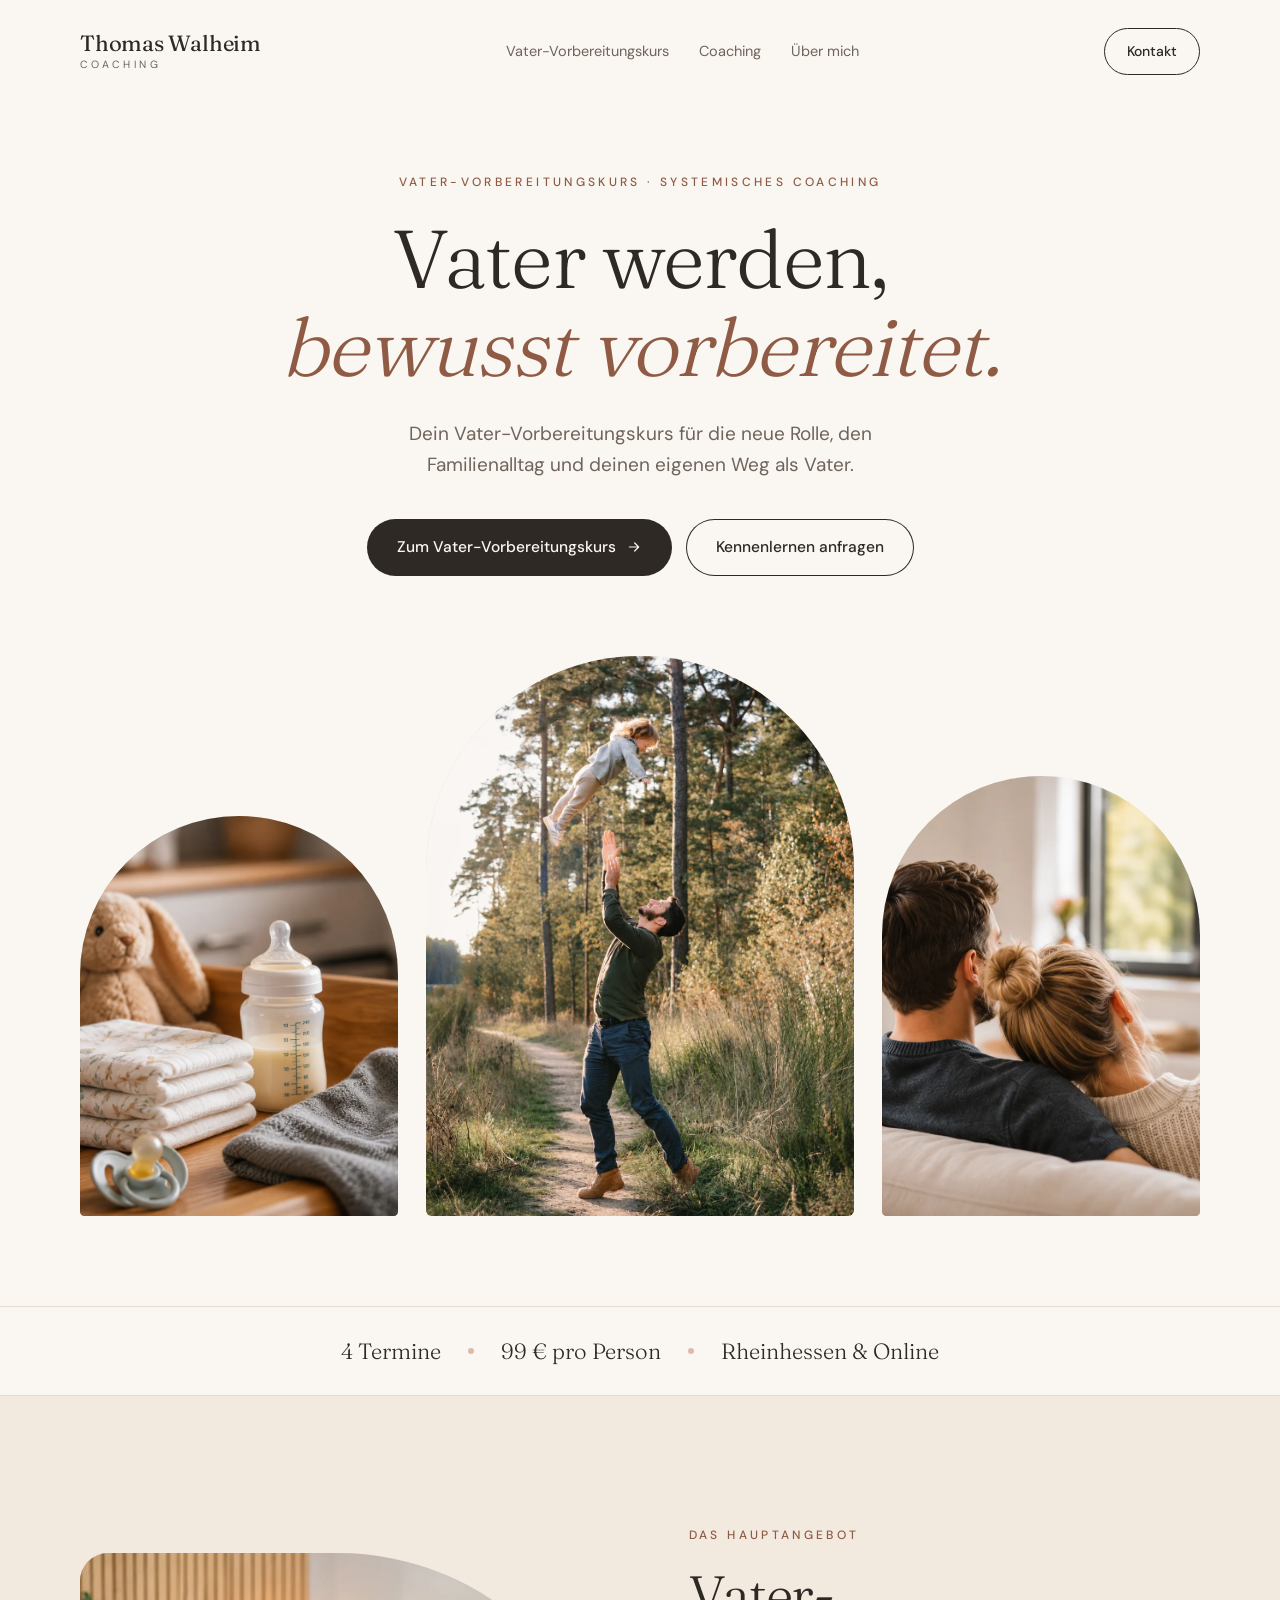
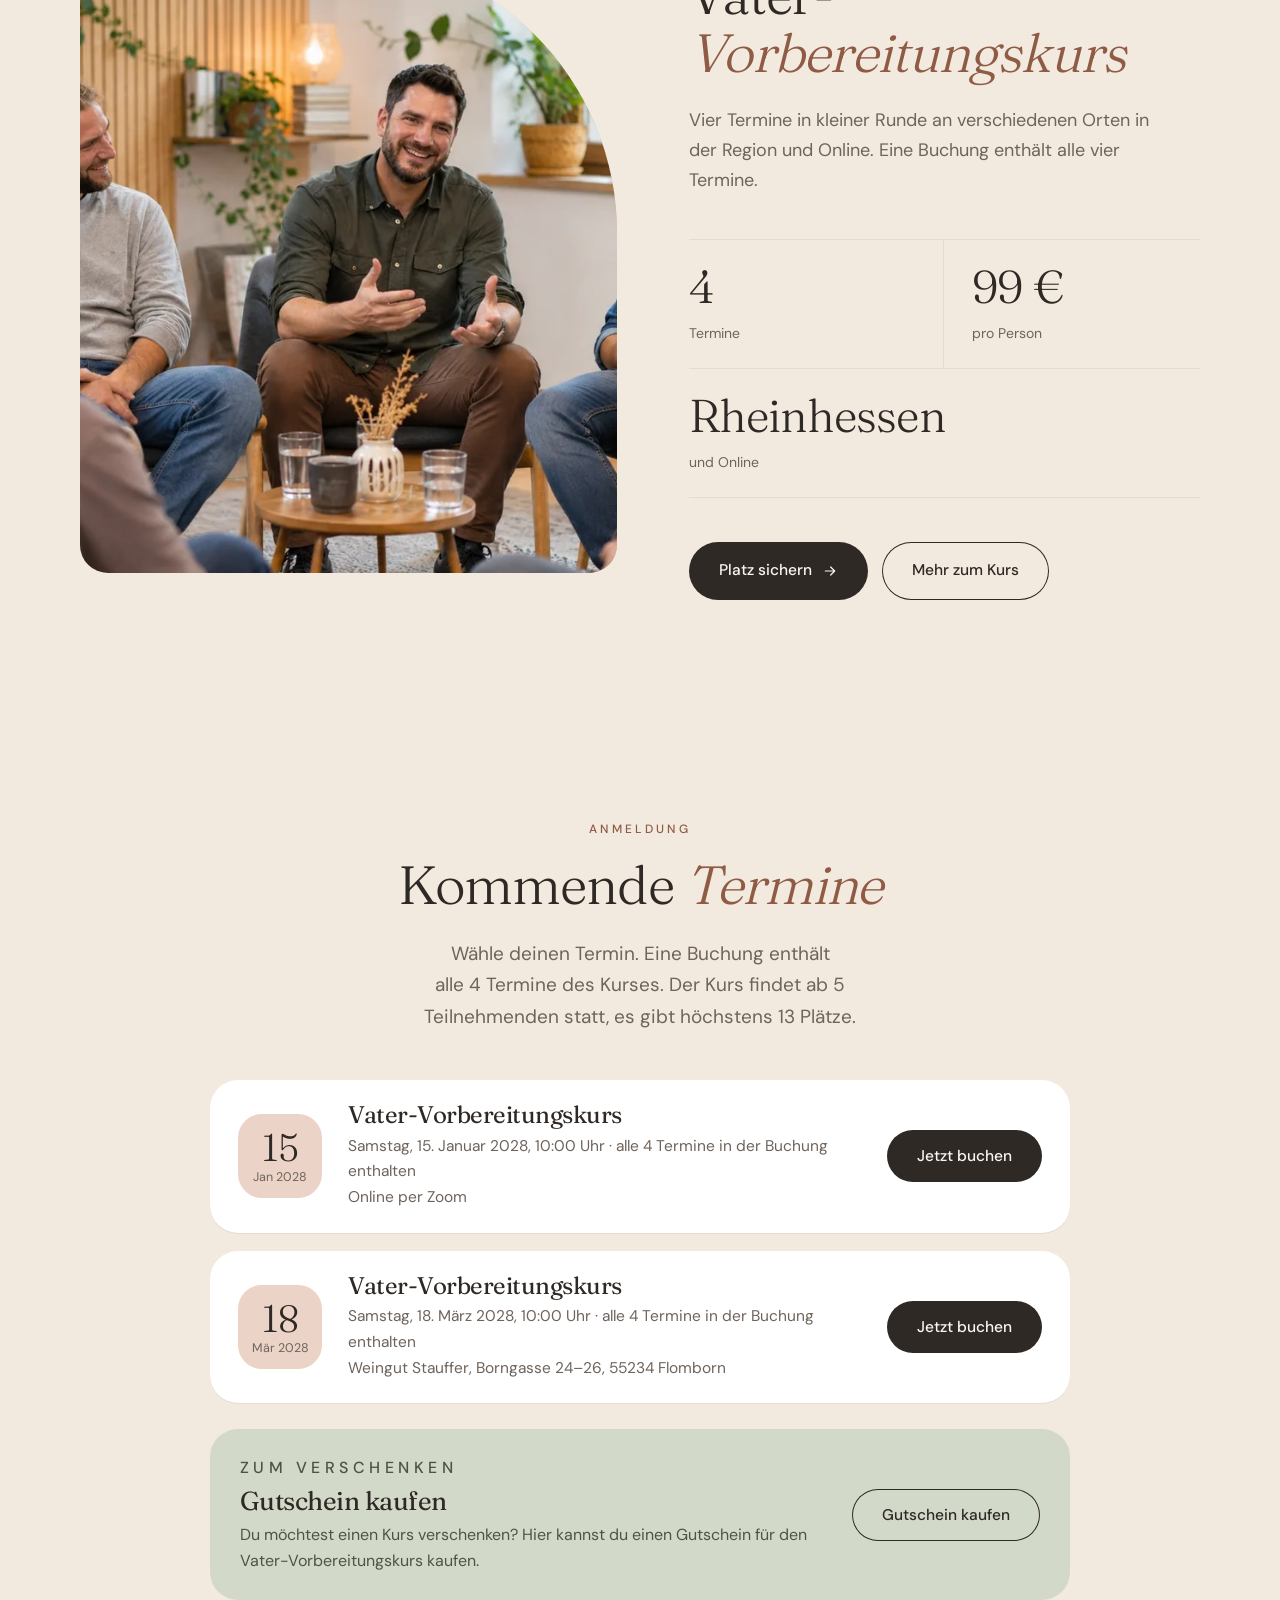
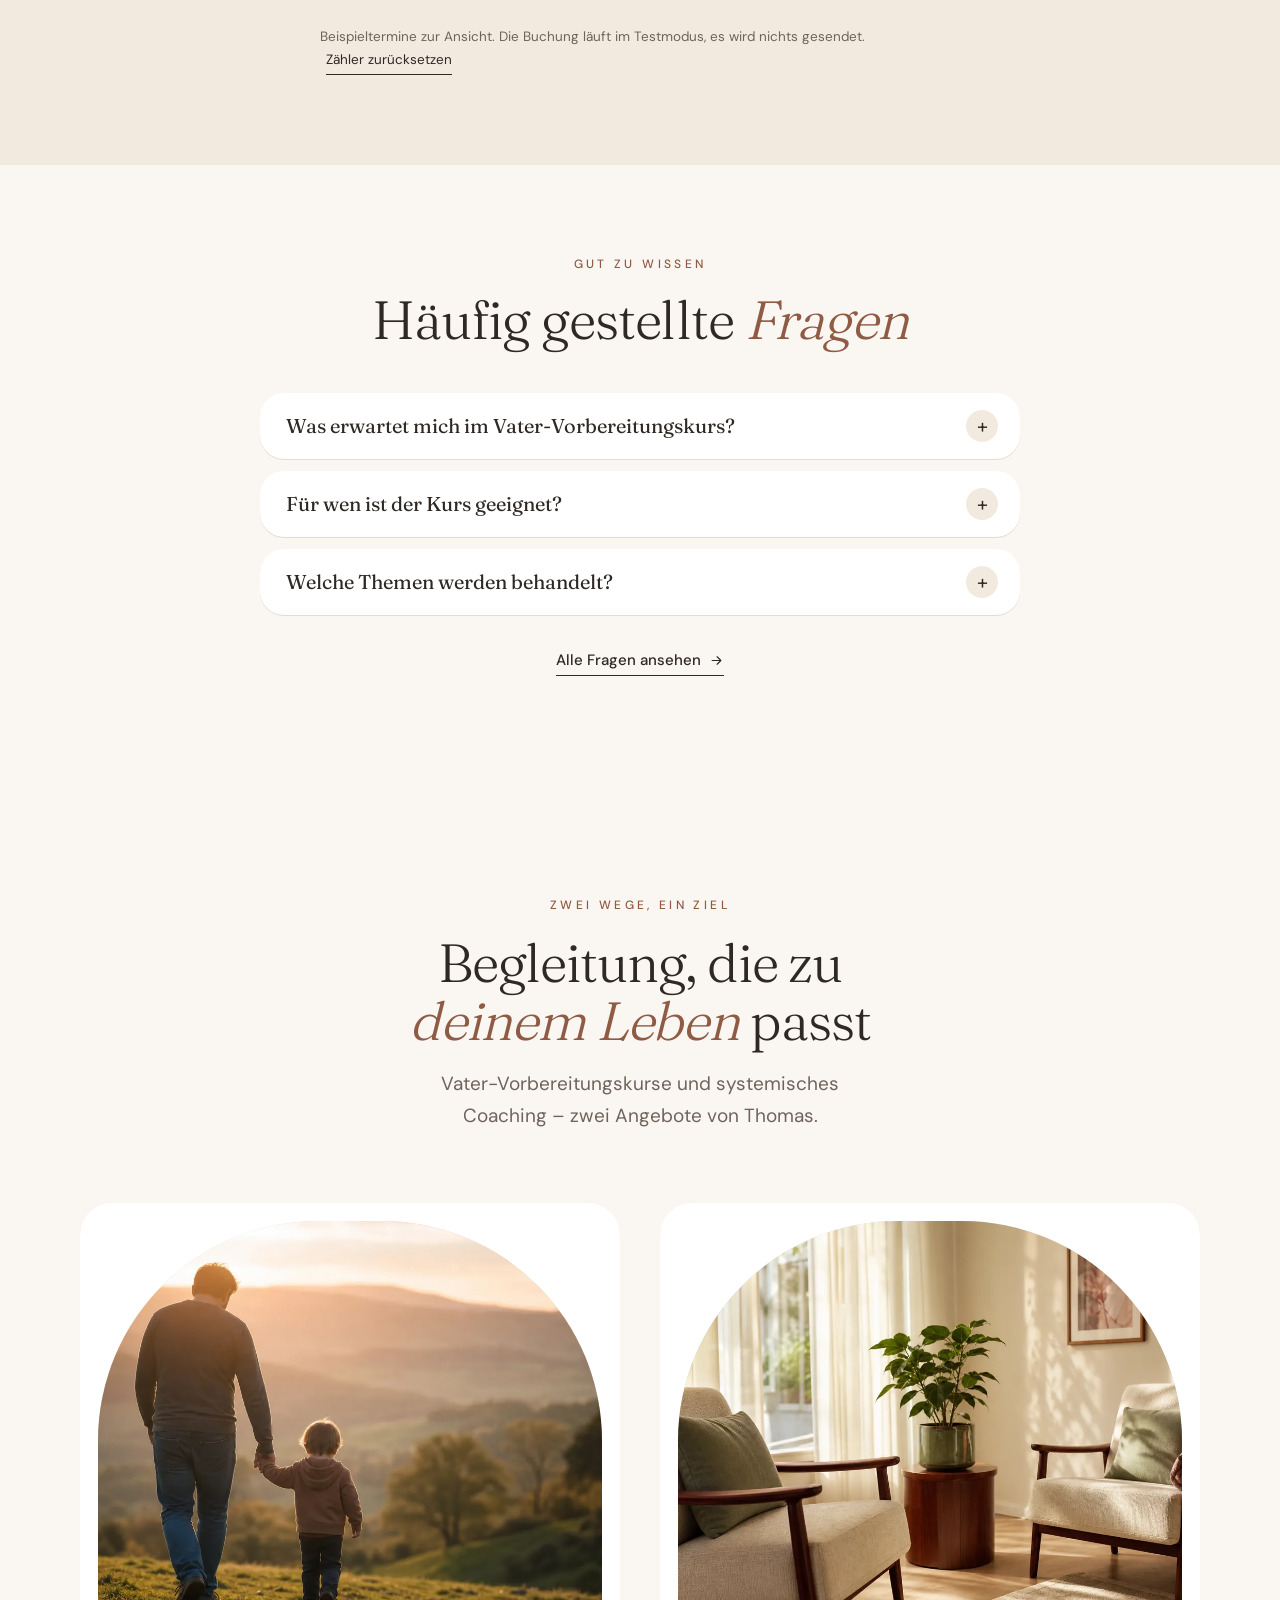
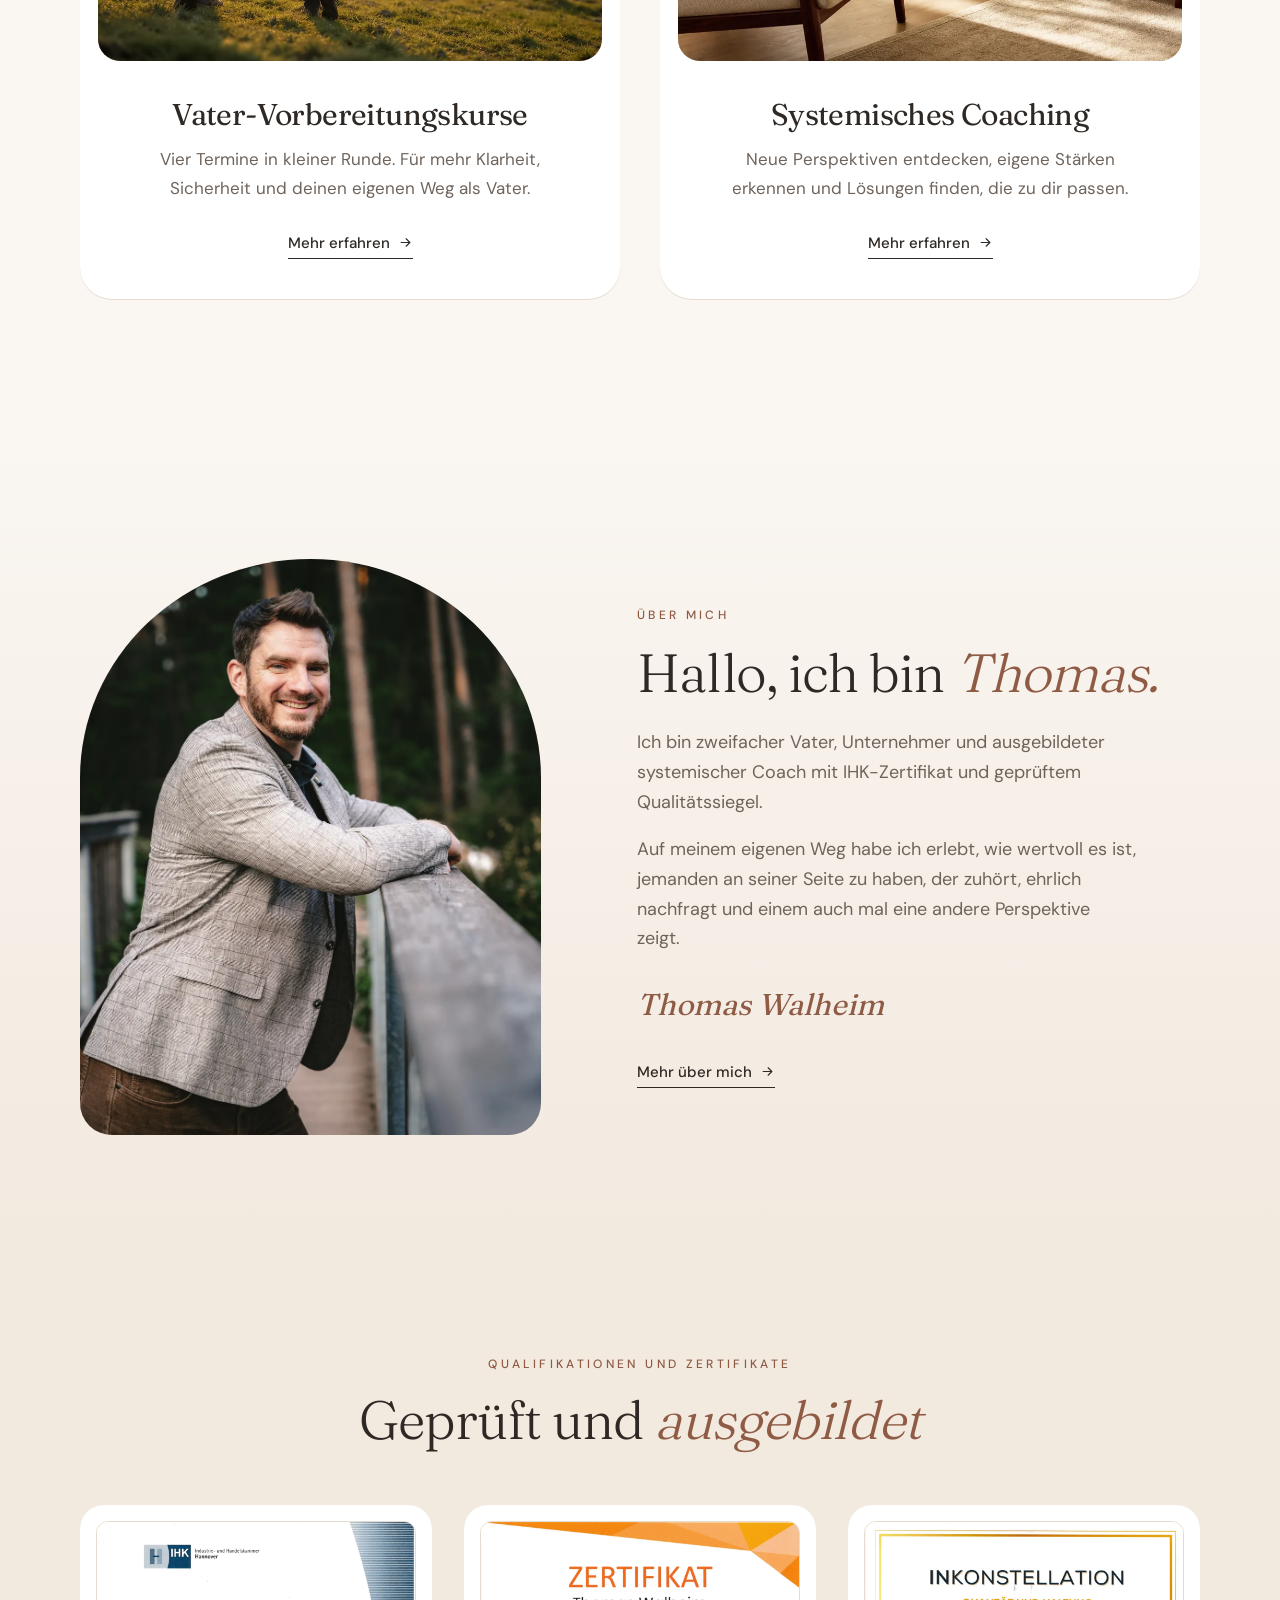
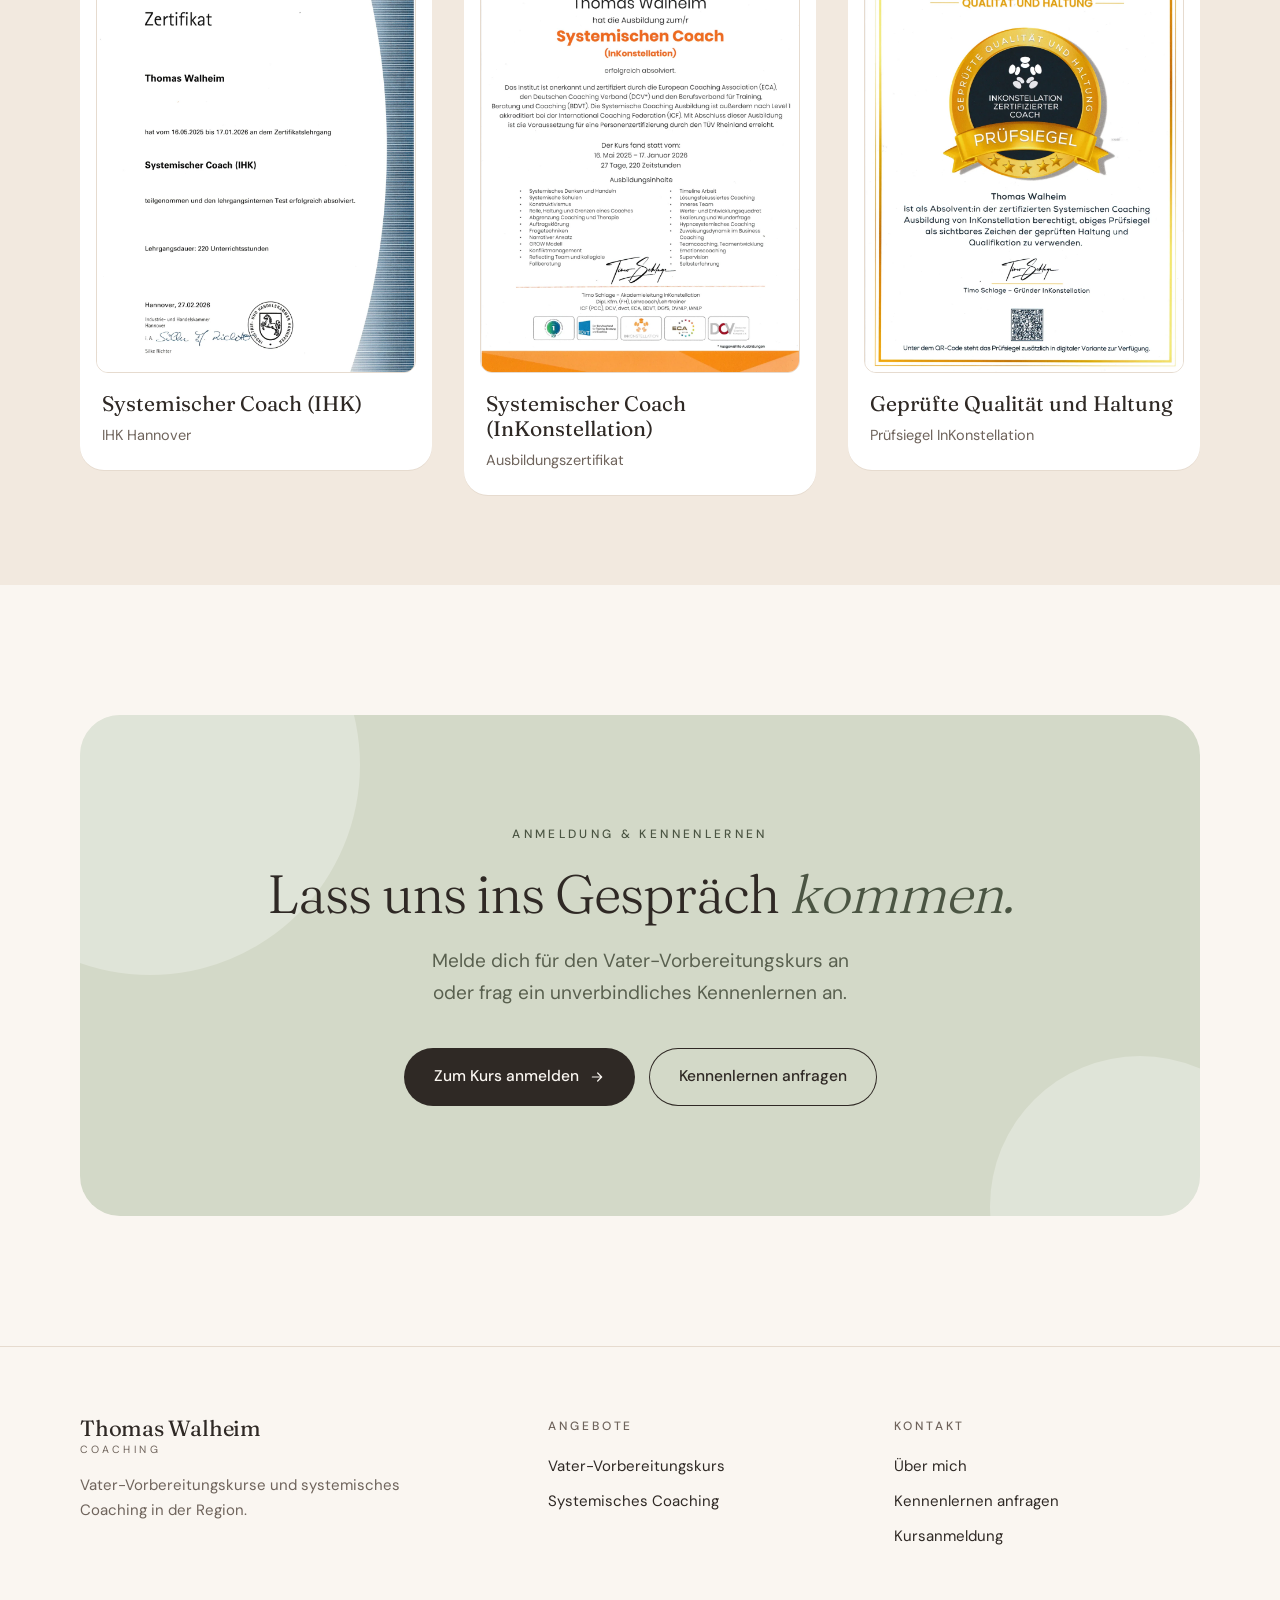
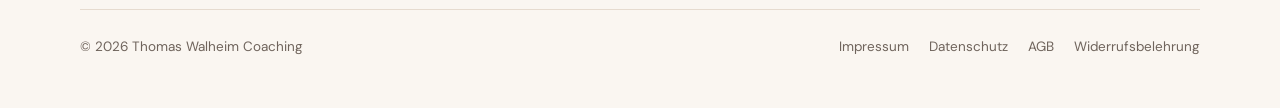
==== commit 687d64c9: "Vorschau fuer Thomas" ====
--- a/index.html
+++ b/index.html
@@ -20,9 +20,9 @@
 <div class="leiste"><div class="wrap"><span>4 Termine</span><span>99 € pro Person</span><span>Rheinhessen &amp; Online</span></div></div></section>
 <section class="kurs"><div class="wrap kurs-karte"><div class="bild "><img src="img/kurs-gespraechskreis.webp" alt="Eine Gruppe von Männern im Gesprächskreis in einem hellen Raum, einer erzählt lächelnd" width="1280" height="721" style="object-position:60% 50%" loading="lazy" decoding="async"></div>
 <div class="kurs-text"><span class="kicker">Das Hauptangebot</span><h2>Vater-<em>Vorbereitungs&shy;kurs</em></h2>
-<p>Vier Termine in kleiner Runde an verschiedenen Orten in der Region und Online.</p><div class="fakten"><div><b>4</b><span>Termine</span></div><div><b>99 €</b><span>pro Person</span></div><div><b>Rheinhessen</b><span>und Online</span></div></div>
+<p>Vier Termine in kleiner Runde an verschiedenen Orten in der Region und Online. Eine Buchung enthält alle vier Termine.</p><div class="fakten"><div><b>4</b><span>Termine</span></div><div><b>99 €</b><span>pro Person</span></div><div><b>Rheinhessen</b><span>und Online</span></div></div>
 <div class="knoepfe"><a class="knopf" href="vorbereitungskurs.html#anmeldung">Platz sichern <svg aria-hidden="true"><use href="#pfeil"/></svg></a><a class="knopf hell" href="vorbereitungskurs.html">Mehr zum Kurs</a></div></div></div></section>
-<section class="eng termine" id="termine"><div class="wrap"><div class="schmal"><p class="kicker">Anmeldung</p><h2>Kommende <em>Termine</em></h2><p class="lead">Wähle deinen Termin. Der Kurs findet ab 5 Teilnehmenden statt, es gibt höchstens 13 Plätze.</p></div><div class="termin-liste"><article class="termin" data-id="vk-2028-01" data-gesamt="13" data-titel="Vater-Vorbereitungskurs" data-wann="Samstag, 15. Januar 2028, 10:00 Uhr" data-wo="Online per Zoom"><div class="termin-datum"><b>15</b><span>Jan 2028</span></div><div class="termin-info"><h3>Vater-Vorbereitungskurs</h3><p>Samstag, 15. Januar 2028, 10:00 Uhr · 4 Termine</p><p class="wo">Online per Zoom</p><p class="plaetze"><span class="punkte" aria-hidden="true"></span><b class="plaetze-text"></b></p></div><button class="knopf" type="button" data-buchen>Jetzt buchen</button></article><article class="termin" data-id="vk-2028-03" data-gesamt="13" data-titel="Vater-Vorbereitungskurs" data-wann="Samstag, 18. März 2028, 10:00 Uhr" data-wo="Rheinhessen (Veranstaltungsort wird mitgeteilt)"><div class="termin-datum"><b>18</b><span>Mär 2028</span></div><div class="termin-info"><h3>Vater-Vorbereitungskurs</h3><p>Samstag, 18. März 2028, 10:00 Uhr · 4 Termine</p><p class="wo">Rheinhessen (Veranstaltungsort wird mitgeteilt)</p><p class="plaetze"><span class="punkte" aria-hidden="true"></span><b class="plaetze-text"></b></p></div><button class="knopf" type="button" data-buchen>Jetzt buchen</button></article></div><article class="gutschein" id="gutschein"><div><p class="kicker">Zum Verschenken</p><h3>Gutschein kaufen</h3><p>Du möchtest einen Kurs verschenken? Hier kannst du einen Gutschein für den Vater-Vorbereitungskurs kaufen.</p></div><button class="knopf hell" type="button" id="gutschein-oeffnen">Gutschein kaufen</button></article><dialog id="gutschein-dialog" class="dlg" aria-labelledby="gs-titel"><button class="dlg-zu" type="button" data-zu aria-label="Fenster schließen">&times;</button>
+<section class="eng termine" id="termine"><div class="wrap"><div class="schmal"><p class="kicker">Anmeldung</p><h2>Kommende <em>Termine</em></h2><p class="lead">Wähle deinen Termin. Eine Buchung enthält alle 4 Termine des Kurses. Der Kurs findet ab 5 Teilnehmenden statt, es gibt höchstens 13 Plätze.</p></div><div class="termin-liste"><article class="termin" data-id="vk-2028-01" data-gesamt="13" data-preis="99 €" data-titel="Vater-Vorbereitungskurs" data-wann="Samstag, 15. Januar 2028, 10:00 Uhr" data-wo="Online per Zoom"><div class="termin-datum"><b>15</b><span>Jan 2028</span></div><div class="termin-info"><h3>Vater-Vorbereitungskurs</h3><p>Samstag, 15. Januar 2028, 10:00 Uhr · alle 4 Termine in der Buchung enthalten</p><p class="wo">Online per Zoom</p><p class="plaetze"><span class="punkte" aria-hidden="true"></span><b class="plaetze-text"></b></p></div><button class="knopf" type="button" data-buchen>Jetzt buchen</button></article><article class="termin" data-id="vk-2028-03" data-gesamt="13" data-preis="99 €" data-titel="Vater-Vorbereitungskurs" data-wann="Samstag, 18. März 2028, 10:00 Uhr" data-wo="Weingut Stauffer, Borngasse 24–26, 55234 Flomborn"><div class="termin-datum"><b>18</b><span>Mär 2028</span></div><div class="termin-info"><h3>Vater-Vorbereitungskurs</h3><p>Samstag, 18. März 2028, 10:00 Uhr · alle 4 Termine in der Buchung enthalten</p><p class="wo">Weingut Stauffer, Borngasse 24–26, 55234 Flomborn</p><p class="plaetze"><span class="punkte" aria-hidden="true"></span><b class="plaetze-text"></b></p></div><button class="knopf" type="button" data-buchen>Jetzt buchen</button></article></div><article class="gutschein" id="gutschein"><div><p class="kicker">Zum Verschenken</p><h3>Gutschein kaufen</h3><p>Du möchtest einen Kurs verschenken? Hier kannst du einen Gutschein für den Vater-Vorbereitungskurs kaufen.</p></div><button class="knopf hell" type="button" id="gutschein-oeffnen">Gutschein kaufen</button></article><dialog id="gutschein-dialog" class="dlg" aria-labelledby="gs-titel"><button class="dlg-zu" type="button" data-zu aria-label="Fenster schließen">&times;</button>
 <div class="dlg-schritt" data-schritt="form"><p class="kicker">Zum Verschenken</p><h2 id="gs-titel" tabindex="-1">Gutschein kaufen</h2>
 <p class="dlg-sub">Gutschein für den Vater-Vorbereitungskurs</p>
 <form id="gutschein-form"><label>Dein Name<input name="name" autocomplete="name" required></label>
@@ -31,12 +31,15 @@
 <label>PLZ und Ort<input name="ort" autocomplete="address-level2" required></label>
 <label>Name der beschenkten Person (optional)<input name="beschenkt"></label>
 <label class="check"><input type="checkbox" name="einwilligung" required> <span>Ich habe die <a href="datenschutz.html" target="_blank" rel="noopener">Datenschutzerklärung</a> gelesen und willige in die Verarbeitung meiner Angaben zur Abwicklung meiner Bestellung ein.</span></label>
-<button class="knopf" type="submit">Gutschein kaufen</button></form></div>
+<div class="dlg-zus"><b>Dein Gutschein</b><span>Gutschein für einen Platz im Vater-Vorbereitungskurs</span><span>Per E-Mail mit Code, sobald die Zahlung eingegangen ist · drei Jahre gültig</span><span class="preis">Preis: 99 € (inkl. gesetzlicher Umsatzsteuer)</span></div>
+<label class="check"><input type="checkbox" name="agb" required> <span>Ich habe die <a href="agb.html" target="_blank" rel="noopener">AGB</a> und die <a href="widerruf.html" target="_blank" rel="noopener">Widerrufsbelehrung</a> gelesen und akzeptiere die AGB.</span></label>
+<p class="dlg-fehler" id="gs-fehler" role="alert" hidden></p>
+<button class="knopf" type="submit" id="gs-senden">Zahlungspflichtig bestellen</button></form></div>
 <div class="dlg-schritt" data-schritt="fertig" hidden><p class="kicker">Geschafft</p><h2 tabindex="-1">Danke für deine Bestellung</h2>
-<p>Du bekommst den Gutschein per E-Mail.</p><p class="dlg-test"><b>Testmodus:</b> Es wurde nichts gesendet und nichts bestellt.</p><button class="knopf" type="button" data-zu>Schließen</button></div></dialog><p class="termin-note">Beispieltermine zur Ansicht. Die Buchung läuft im Testmodus, es wird nichts gesendet. <button class="textlink" type="button" id="test-reset">Zähler zurücksetzen</button></p></div><dialog id="buchen-dialog" class="dlg" aria-labelledby="dlg-titel">
+<p id="gs-text">Du bekommst den Gutschein per E-Mail.</p><p class="dlg-test"><b>Testmodus:</b> Es wurde nichts gesendet und nichts bestellt.</p><button class="knopf" type="button" data-zu>Schließen</button></div></dialog><p class="termin-note">Beispieltermine zur Ansicht. Die Buchung läuft im Testmodus, es wird nichts gesendet. <button class="textlink" type="button" id="test-reset">Zähler zurücksetzen</button></p></div><dialog id="buchen-dialog" class="dlg" aria-labelledby="dlg-titel">
 <button class="dlg-zu" type="button" data-zu aria-label="Fenster schließen">&times;</button>
 <div class="dlg-schritt" data-schritt="form">
-<p class="kicker" id="dlg-kicker">Anmeldung</p><h2 id="dlg-titel" tabindex="-1">Verbindlich anmelden</h2>
+<p class="kicker" id="dlg-kicker">Buchung</p><h2 id="dlg-titel" tabindex="-1">Kurs buchen</h2>
 <p class="dlg-sub" id="dlg-sub"></p>
 <form id="buchen-form">
 <label>Name<input name="name" autocomplete="name" required></label>
@@ -45,10 +48,13 @@
 <label>Straße und Hausnummer<input name="strasse" autocomplete="street-address" required></label>
 <label>PLZ und Ort<input name="ort" autocomplete="address-level2" required></label>
 <label>Voraussichtlicher Geburtstermin (optional)<input name="geburtstermin" type="date"></label>
+<label>Gutschein-Code (optional)<input name="gutschein" autocomplete="off" autocapitalize="characters" placeholder="TW-XXXX-XXXX-XXXX" maxlength="24"></label>
 <label class="check"><input type="checkbox" name="einwilligung" required> <span>Ich habe die <a href="datenschutz.html" target="_blank" rel="noopener">Datenschutzerklärung</a> gelesen und willige in die Verarbeitung meiner Angaben zur Abwicklung meiner Anmeldung ein.</span></label>
+<div class="dlg-zus" id="dlg-zus" aria-live="polite"><b>Deine Buchung</b><span id="zus-kurs"></span><span id="zus-wann"></span><span id="zus-wo"></span><span id="zus-preis"></span></div>
+<label class="check"><input type="checkbox" name="agb" required> <span>Ich habe die <a href="agb.html" target="_blank" rel="noopener">AGB</a> und die <a href="widerruf.html" target="_blank" rel="noopener">Widerrufsbelehrung</a> gelesen und akzeptiere die AGB.</span></label>
 <p class="dlg-hinweis" id="dlg-hinweis">Der Platz wird erst verbindlich, wenn du den Link in der Bestätigungs-Mail anklickst.</p>
 <p class="dlg-fehler" id="dlg-fehler" role="alert" hidden></p>
-<button class="knopf" type="submit" id="dlg-senden">Verbindlich anmelden</button>
+<button class="knopf" type="submit" id="dlg-senden">Zahlungspflichtig buchen</button>
 </form></div>
 <div class="dlg-schritt" data-schritt="mail" hidden><p class="kicker">Fast geschafft</p><h2 tabindex="-1">Bitte E-Mail bestätigen</h2>
 <p>Du bekommst sofort eine E-Mail mit der Bestätigung deiner Anmeldung, den Bezahldaten (Überweisung) und einem Bestätigungslink. Mit dem Klick auf den Link wird dein Platz verbindlich.</p>
--- a/css/style.css
+++ b/css/style.css
@@ -242,3 +242,19 @@
 #warum .ich-raster{align-items:start}
 #warum .bild.weg{position:sticky;top:100px}
 @media(max-width:900px){#warum .bild.weg{position:static}}
+.dlg-zus{background:#fff;border-radius:18px;padding:14px 18px;margin:18px 0 6px;font-size:15px;line-height:1.5}
+.dlg-zus b{display:block;font-family:var(--serif);font-weight:400;font-size:19px;margin-bottom:4px}
+.dlg-zus span{display:block;color:var(--grau)}.dlg-zus #zus-preis{color:var(--tinte);font-weight:600;margin-top:4px}
+@media(min-width:701px){.dlg form .dlg-zus{grid-column:1/-1}}
+/* Coaching-Seite */
+.frankl{font-family:var(--serif);font-style:italic;font-weight:300;font-size:clamp(22px,3vw,34px);line-height:1.35;max-width:760px;margin:26px auto 8px;letter-spacing:-.01em}
+.frankl-quelle{color:var(--ton);letter-spacing:.14em;text-transform:uppercase;font-size:12px;margin:0 0 6px}
+.text-block{max-width:720px;margin:34px auto 0;text-align:left}
+.text-block p{color:#4b423b;font-size:18px;margin:0 0 16px}
+.ablauf-liste{list-style:none;max-width:760px;margin:46px auto 0;display:grid;gap:26px;text-align:left}
+.ablauf-liste li{display:grid;grid-template-columns:auto 1fr;gap:22px;background:#fff;border-radius:28px;padding:26px 28px}
+.ablauf-liste h3{font-size:24px;margin:2px 0 10px}
+.ablauf-liste p{color:#4b423b;font-size:16.5px;margin:0 0 12px}
+.nr-kreis{width:52px;height:52px;border-radius:50%;background:var(--salbei);display:flex;align-items:center;justify-content:center;font-family:var(--serif);font-size:24px;font-weight:300}
+@media(max-width:700px){.ablauf-liste li{grid-template-columns:1fr;padding:22px 20px}}
+.dlg-zus .preis{color:var(--tinte);font-weight:600;margin-top:4px}
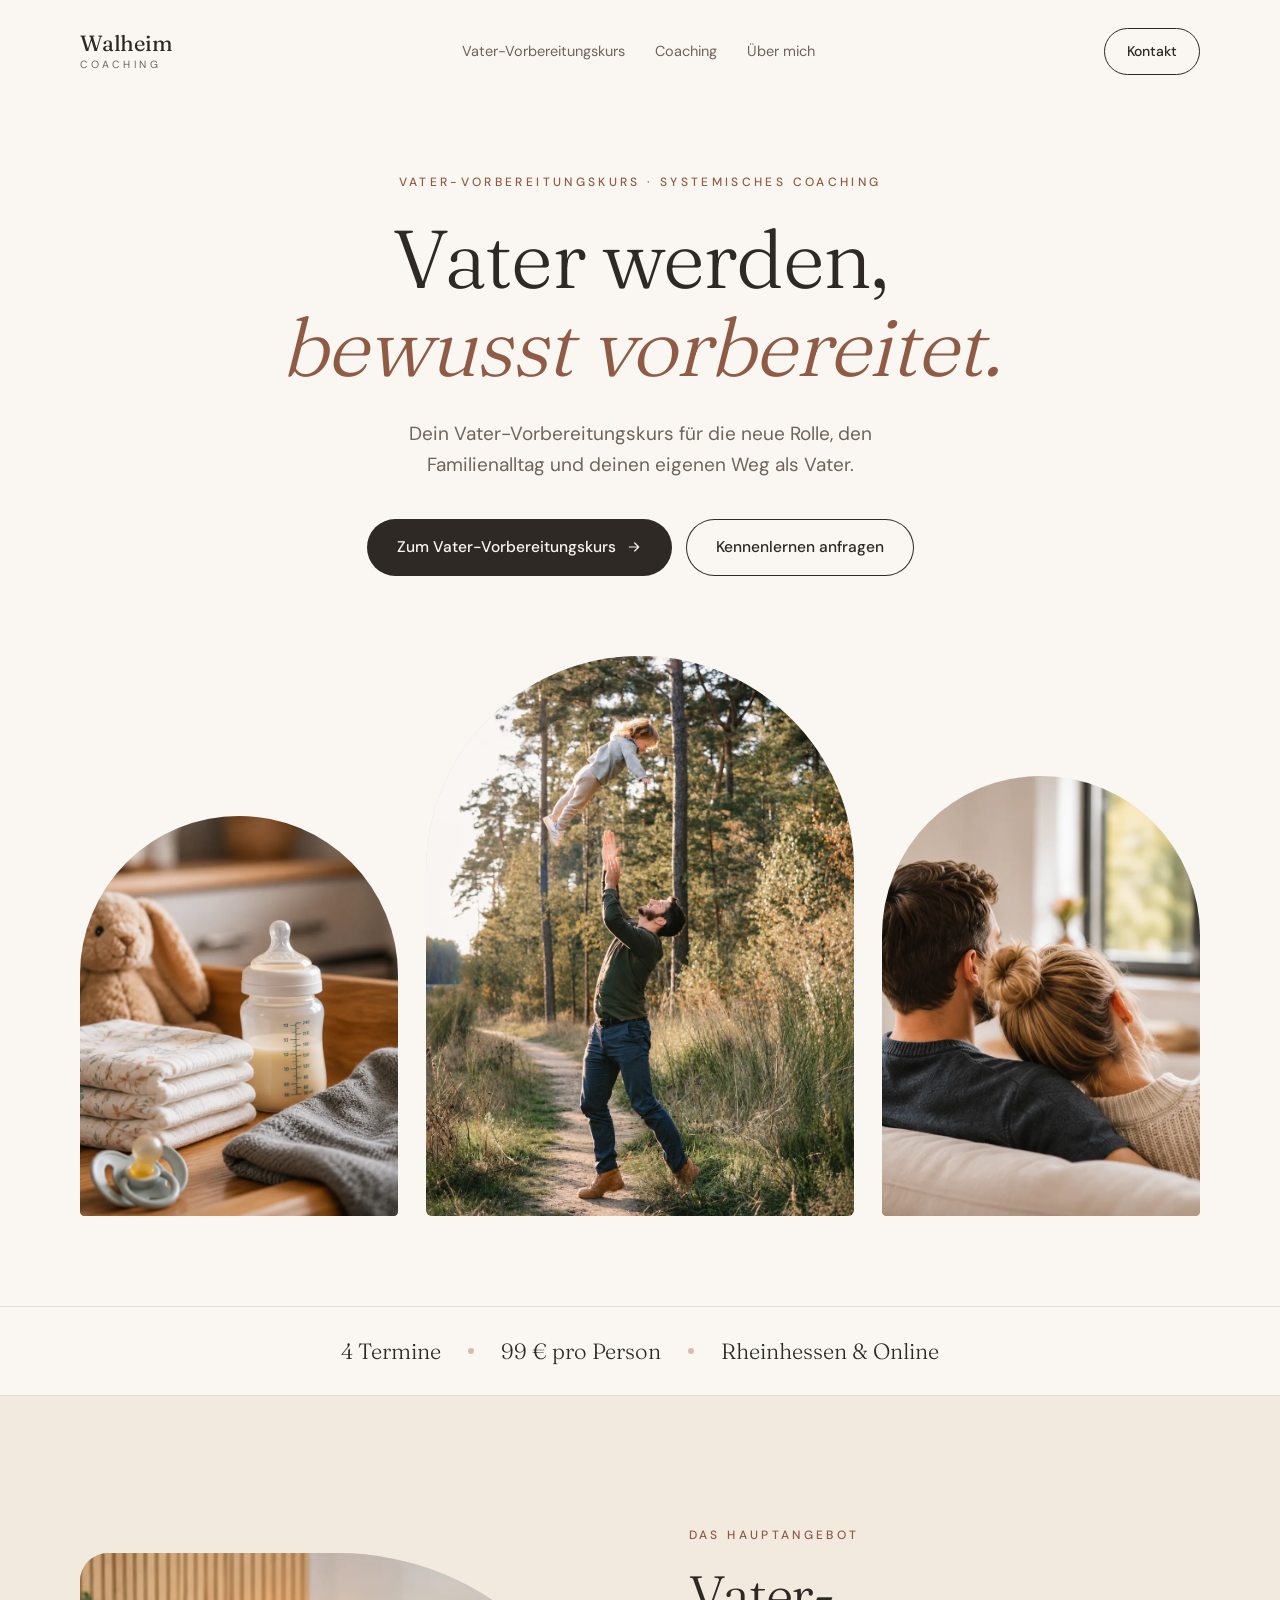
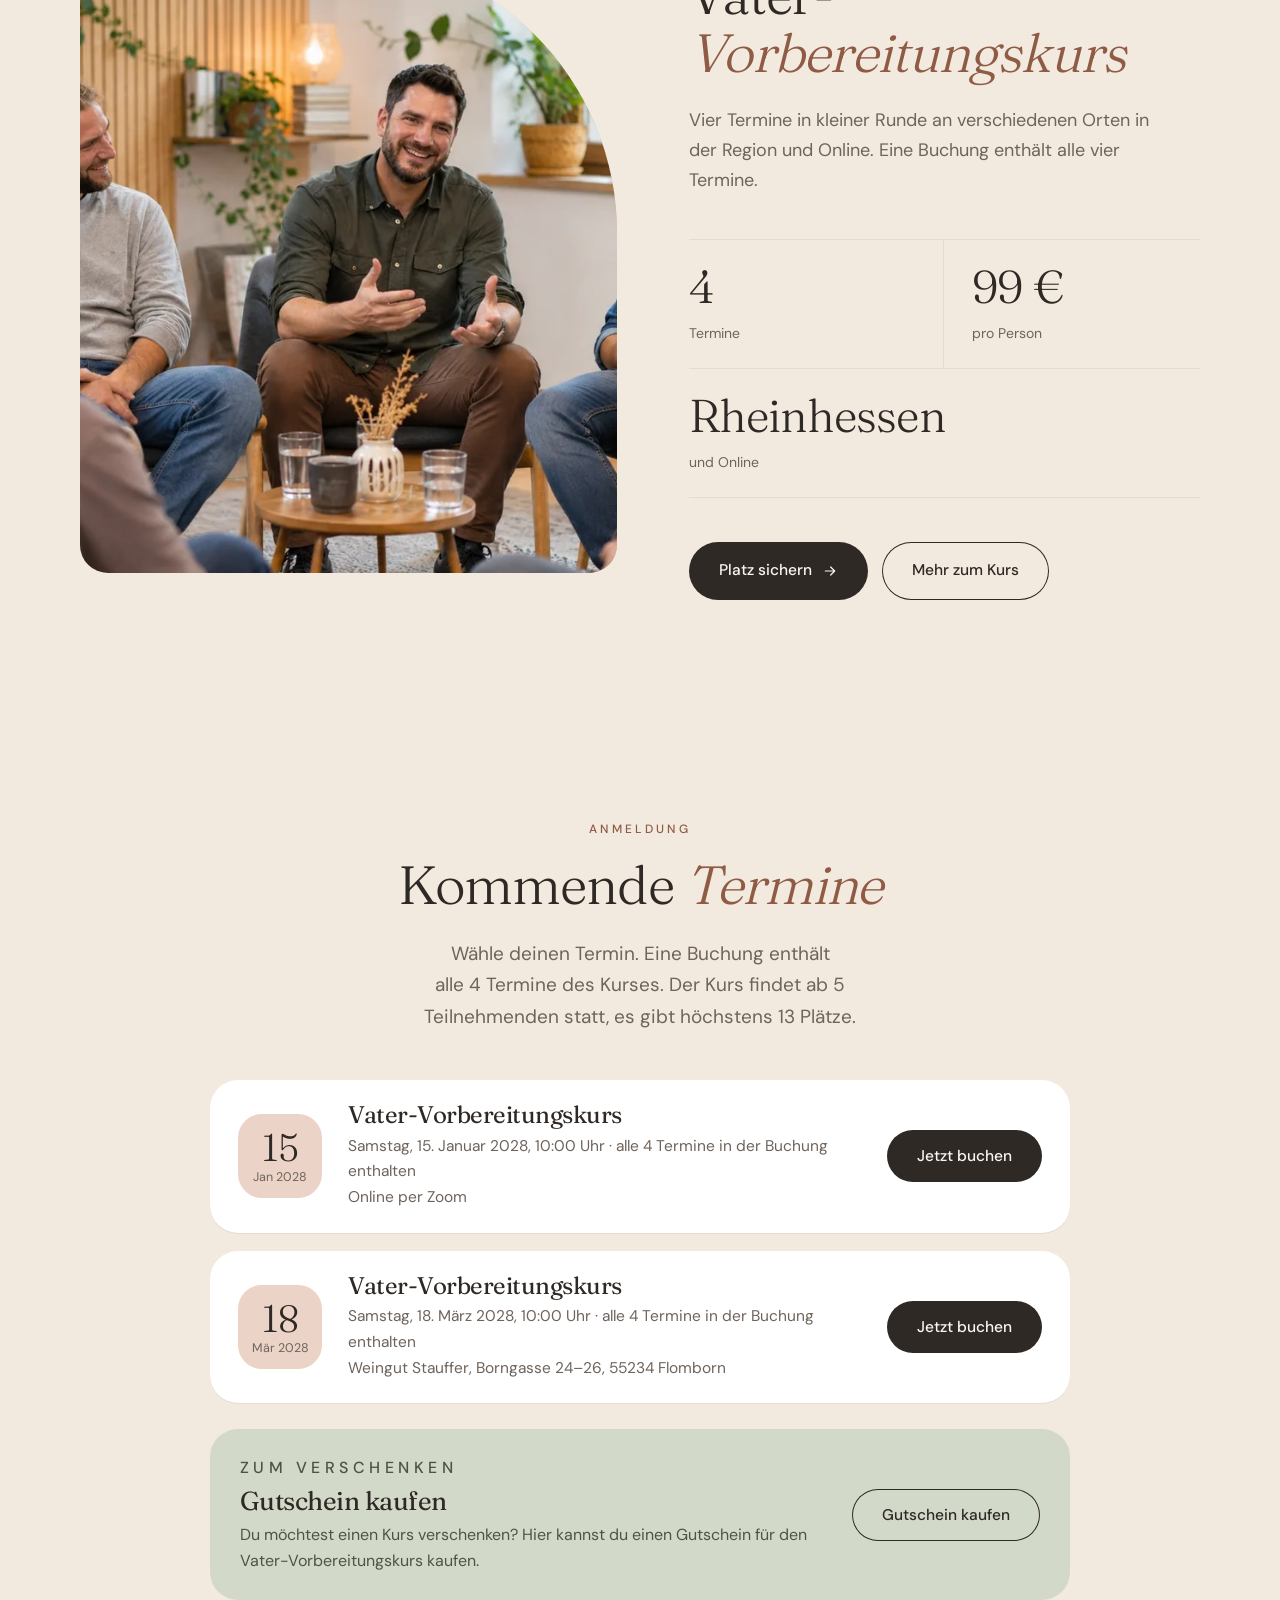
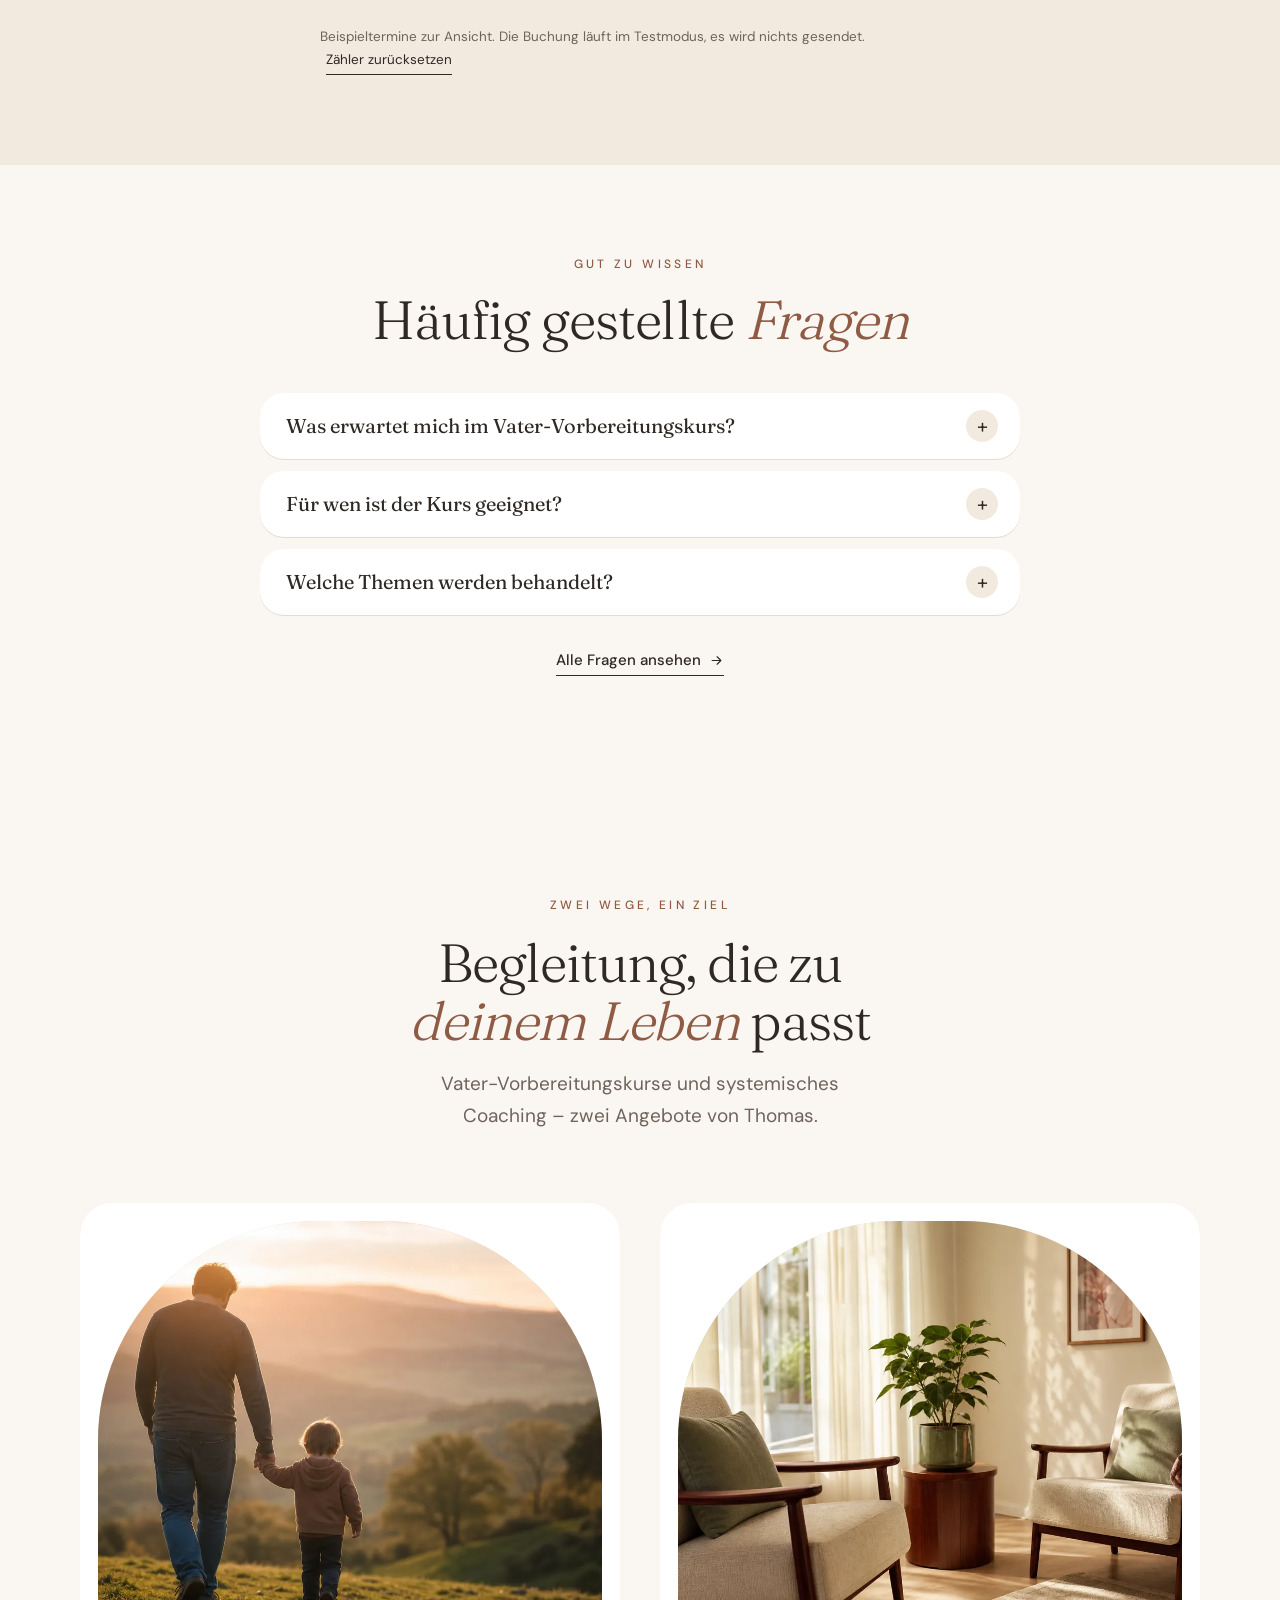
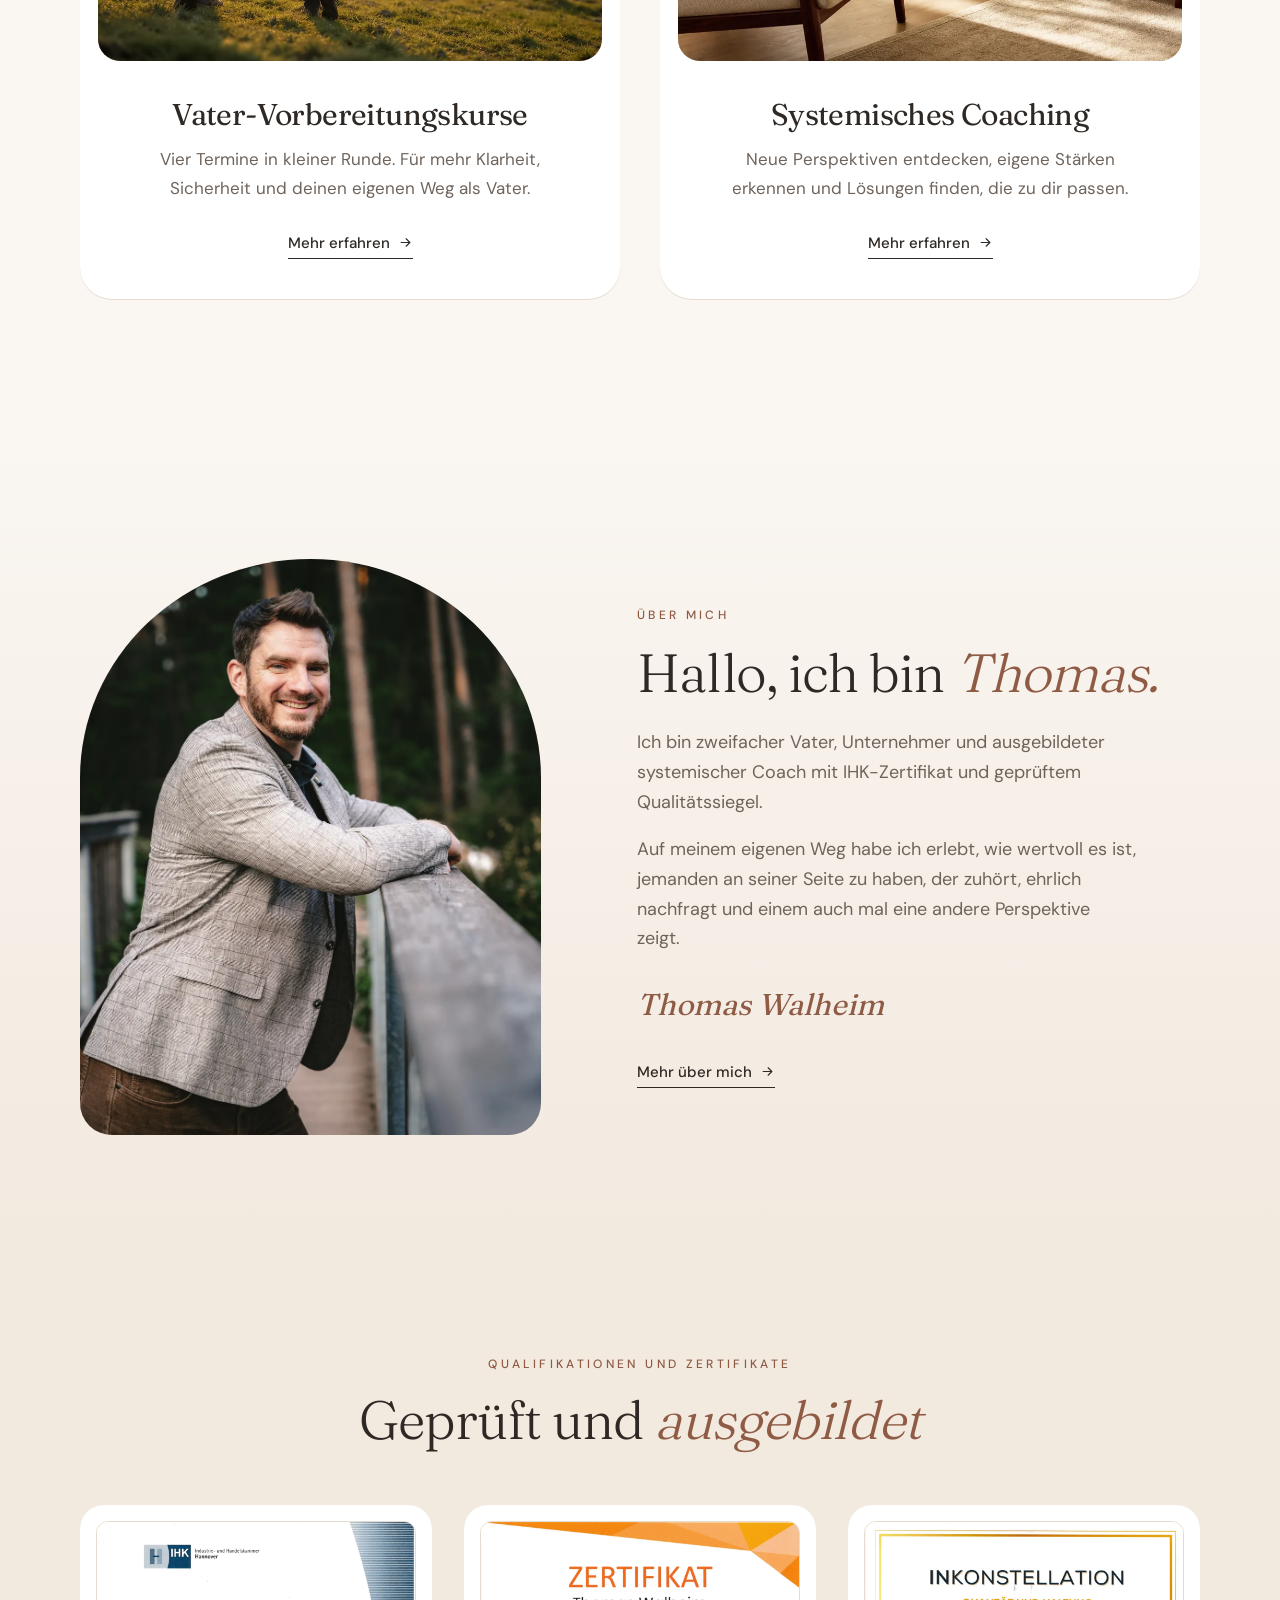
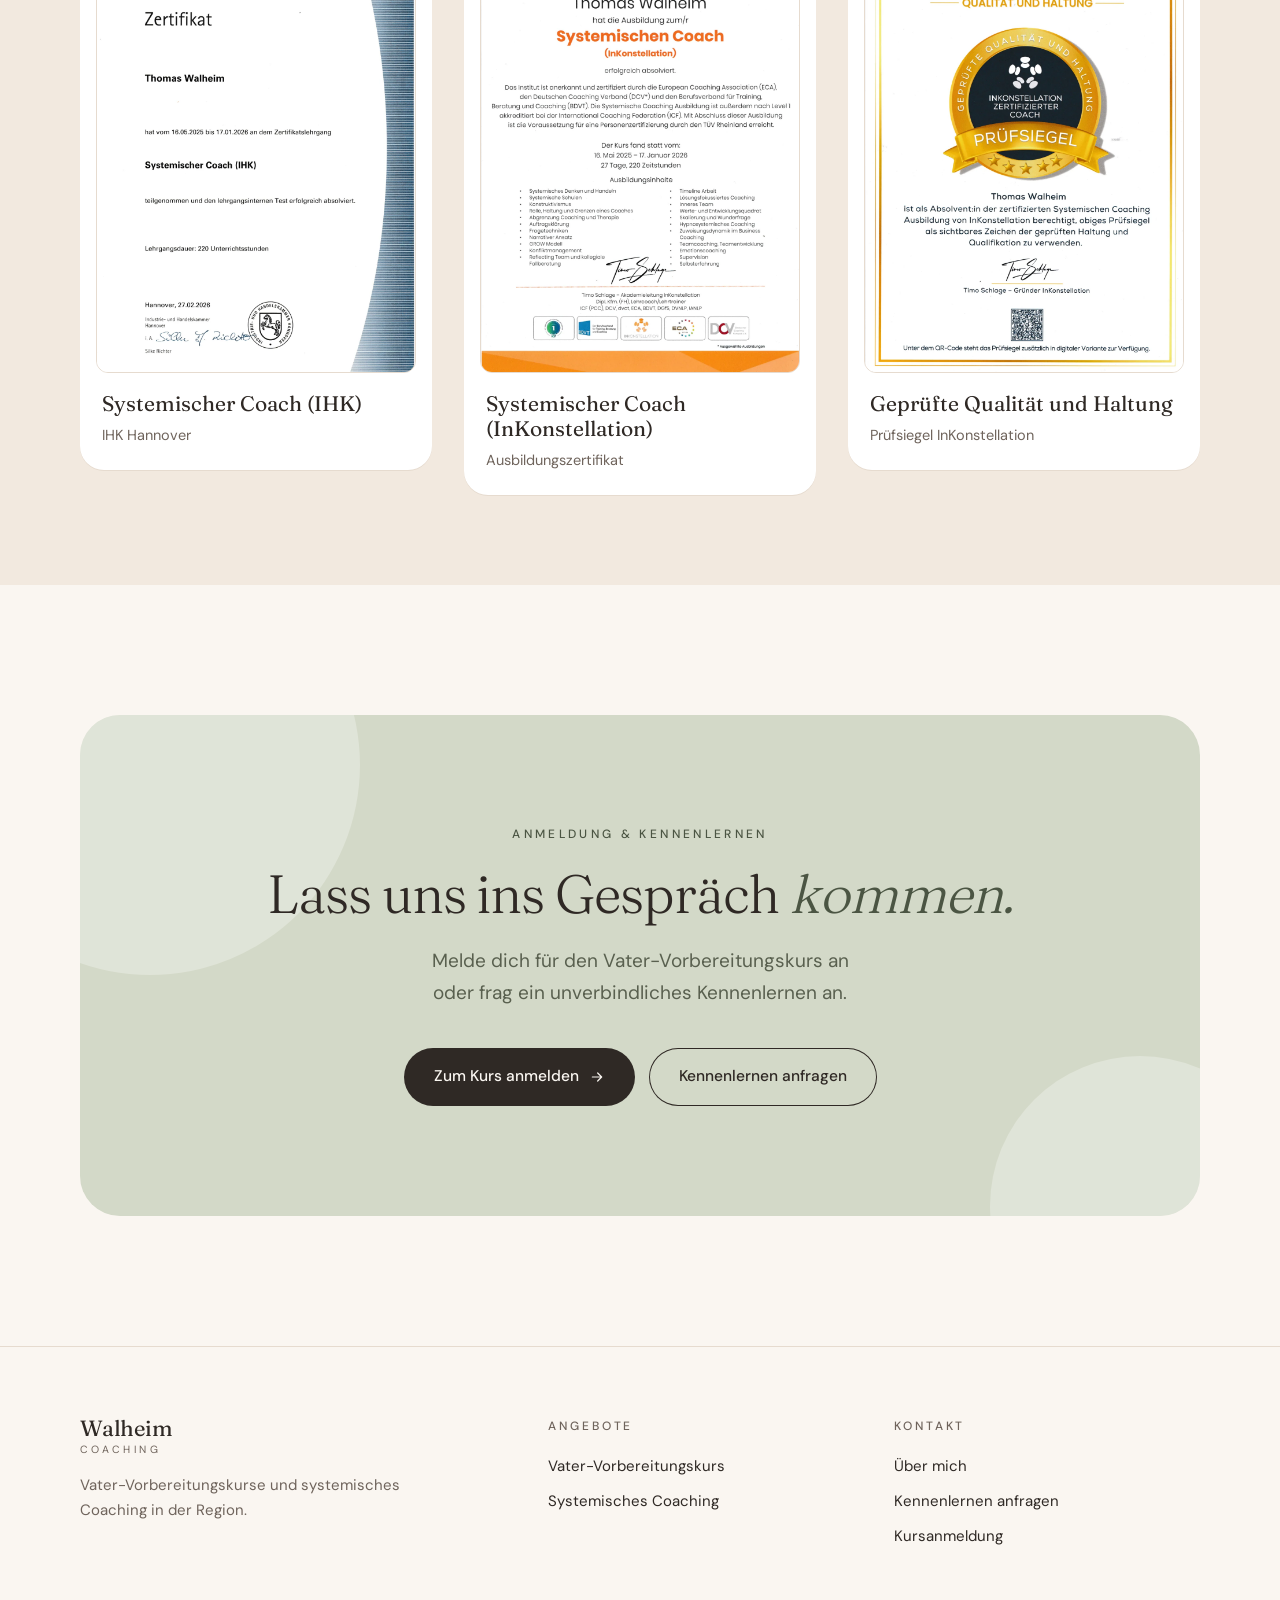
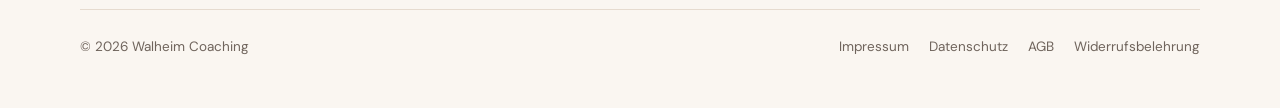
==== commit 6cb56324: "Vorschau fuer Thomas" ====
--- a/index.html
+++ b/index.html
@@ -2,12 +2,12 @@
 <html lang="de"><head><meta charset="utf-8">
 <meta name="viewport" content="width=device-width, initial-scale=1">
 <meta name="robots" content="noindex, nofollow">
-<title>Start – Thomas Walheim Coaching</title>
+<title>Start – Walheim Coaching</title>
 <link rel="icon" href="data:,">
 <link rel="preload" href="fonts/fraunces-latin-wght-normal.woff2" as="font" type="font/woff2" crossorigin>
 <link rel="stylesheet" href="css/style.css"></head><body>
 <svg width="0" height="0" style="position:absolute" aria-hidden="true"><symbol id="kamera" viewBox="0 0 24 24" fill="none" stroke="currentColor" stroke-width="1.6" stroke-linecap="round" stroke-linejoin="round"><path d="M4 8h3l1.6-2.4h6.8L17 8h3v11H4z"/><circle cx="12" cy="13.2" r="3.4"/></symbol><symbol id="pfeil" viewBox="0 0 24 24" fill="none" stroke="currentColor" stroke-width="1.8" stroke-linecap="round" stroke-linejoin="round"><path d="M5 12h14M13 6l6 6-6 6"/></symbol></svg>
-<header class="kopf"><div class="wrap"><a class="logo" href="index.html">Thomas Walheim<small>Coaching</small></a>
+<header class="kopf"><div class="wrap"><a class="logo" href="index.html">Walheim<small>Coaching</small></a>
 <nav class="nav" id="nav" aria-label="Hauptnavigation"><a href="vorbereitungskurs.html">Vater-Vorbereitungskurs</a><a href="coaching.html">Coaching</a><a href="ueber-mich.html">Über mich</a></nav>
 <a class="kopf-knopf" href="kontakt.html">Kontakt</a>
 <button class="menue" type="button" aria-expanded="false" aria-controls="nav">Menü</button></div></header>
@@ -83,8 +83,8 @@
 <section class="eng zerts"><div class="wrap"><div class="schmal"><p class="kicker">Qualifikationen und Zertifikate</p><h2>Geprüft und <em>ausgebildet</em></h2></div><div class="zert-raster"><figure><a href="img/zertifikat-ihk.webp"><img src="img/zertifikat-ihk.webp" alt="Zertifikat der IHK Hannover: Systemischer Coach (IHK), Thomas Walheim" width="1100" height="1556" loading="lazy" decoding="async"></a><figcaption><b>Systemischer Coach (IHK)</b><span>IHK Hannover</span></figcaption></figure><figure><a href="img/zertifikat-inkonstellation.webp"><img src="img/zertifikat-inkonstellation.webp" alt="Ausbildungszertifikat InKonstellation: Systemischer Coach, Thomas Walheim" width="1100" height="1556" loading="lazy" decoding="async"></a><figcaption><b>Systemischer Coach (InKonstellation)</b><span>Ausbildungszertifikat</span></figcaption></figure><figure><a href="img/pruefsiegel-inkonstellation.webp"><img src="img/pruefsiegel-inkonstellation.webp" alt="Prüfsiegel InKonstellation: Geprüfte Qualität und Haltung, Thomas Walheim" width="1100" height="1556" loading="lazy" decoding="async"></a><figcaption><b>Geprüfte Qualität und Haltung</b><span>Prüfsiegel InKonstellation</span></figcaption></figure></div></div></section>
 <section class="cta"><div class="wrap"><div class="cta-box"><p class="kicker">Anmeldung &amp; Kennenlernen</p><h2>Lass uns ins Gespräch <em>kommen.</em></h2><p class="lead">Melde dich für den Vater-Vorbereitungskurs an oder frag ein unverbindliches Kennenlernen an.</p><div class="knoepfe"><a class="knopf" href="vorbereitungskurs.html#anmeldung">Zum Kurs anmelden <svg aria-hidden="true"><use href="#pfeil"/></svg></a><a class="knopf hell" href="kontakt.html">Kennenlernen anfragen</a></div></div></div></section></main>
 <footer class="fuss"><div class="wrap"><div class="fuss-raster">
-<div><p class="logo">Thomas Walheim<small>Coaching</small></p><p>Vater-Vorbereitungskurse und systemisches Coaching in der Region.</p></div>
+<div><p class="logo">Walheim<small>Coaching</small></p><p>Vater-Vorbereitungskurse und systemisches Coaching in der Region.</p></div>
 <div><h4>Angebote</h4><ul><li><a href="vorbereitungskurs.html">Vater-Vorbereitungskurs</a></li><li><a href="coaching.html">Systemisches Coaching</a></li></ul></div>
 <div><h4>Kontakt</h4><ul><li><a href="ueber-mich.html">Über mich</a></li><li><a href="kontakt.html">Kennenlernen anfragen</a></li><li><a href="vorbereitungskurs.html#anmeldung">Kursanmeldung</a></li></ul></div></div>
-<div class="fuss-unten"><span>© 2026 Thomas Walheim Coaching</span><nav><a href="impressum.html">Impressum</a><a href="datenschutz.html">Datenschutz</a><a href="agb.html">AGB</a><a href="widerruf.html">Widerrufsbelehrung</a></nav></div></div></footer>
+<div class="fuss-unten"><span>© 2026 Walheim Coaching</span><nav><a href="impressum.html">Impressum</a><a href="datenschutz.html">Datenschutz</a><a href="agb.html">AGB</a><a href="widerruf.html">Widerrufsbelehrung</a></nav></div></div></footer>
 <script src="js/main.js"></script><script src="js/config.js"></script><script src="js/termine.js"></script></body></html>
--- a/css/style.css
+++ b/css/style.css
@@ -258,3 +258,4 @@
 .nr-kreis{width:52px;height:52px;border-radius:50%;background:var(--salbei);display:flex;align-items:center;justify-content:center;font-family:var(--serif);font-size:24px;font-weight:300}
 @media(max-width:700px){.ablauf-liste li{grid-template-columns:1fr;padding:22px 20px}}
 .dlg-zus .preis{color:var(--tinte);font-weight:600;margin-top:4px}
+mark.luecke{background:#fff0c9;color:#7a2e1a;padding:1px 6px;border-radius:6px;font-weight:600}
